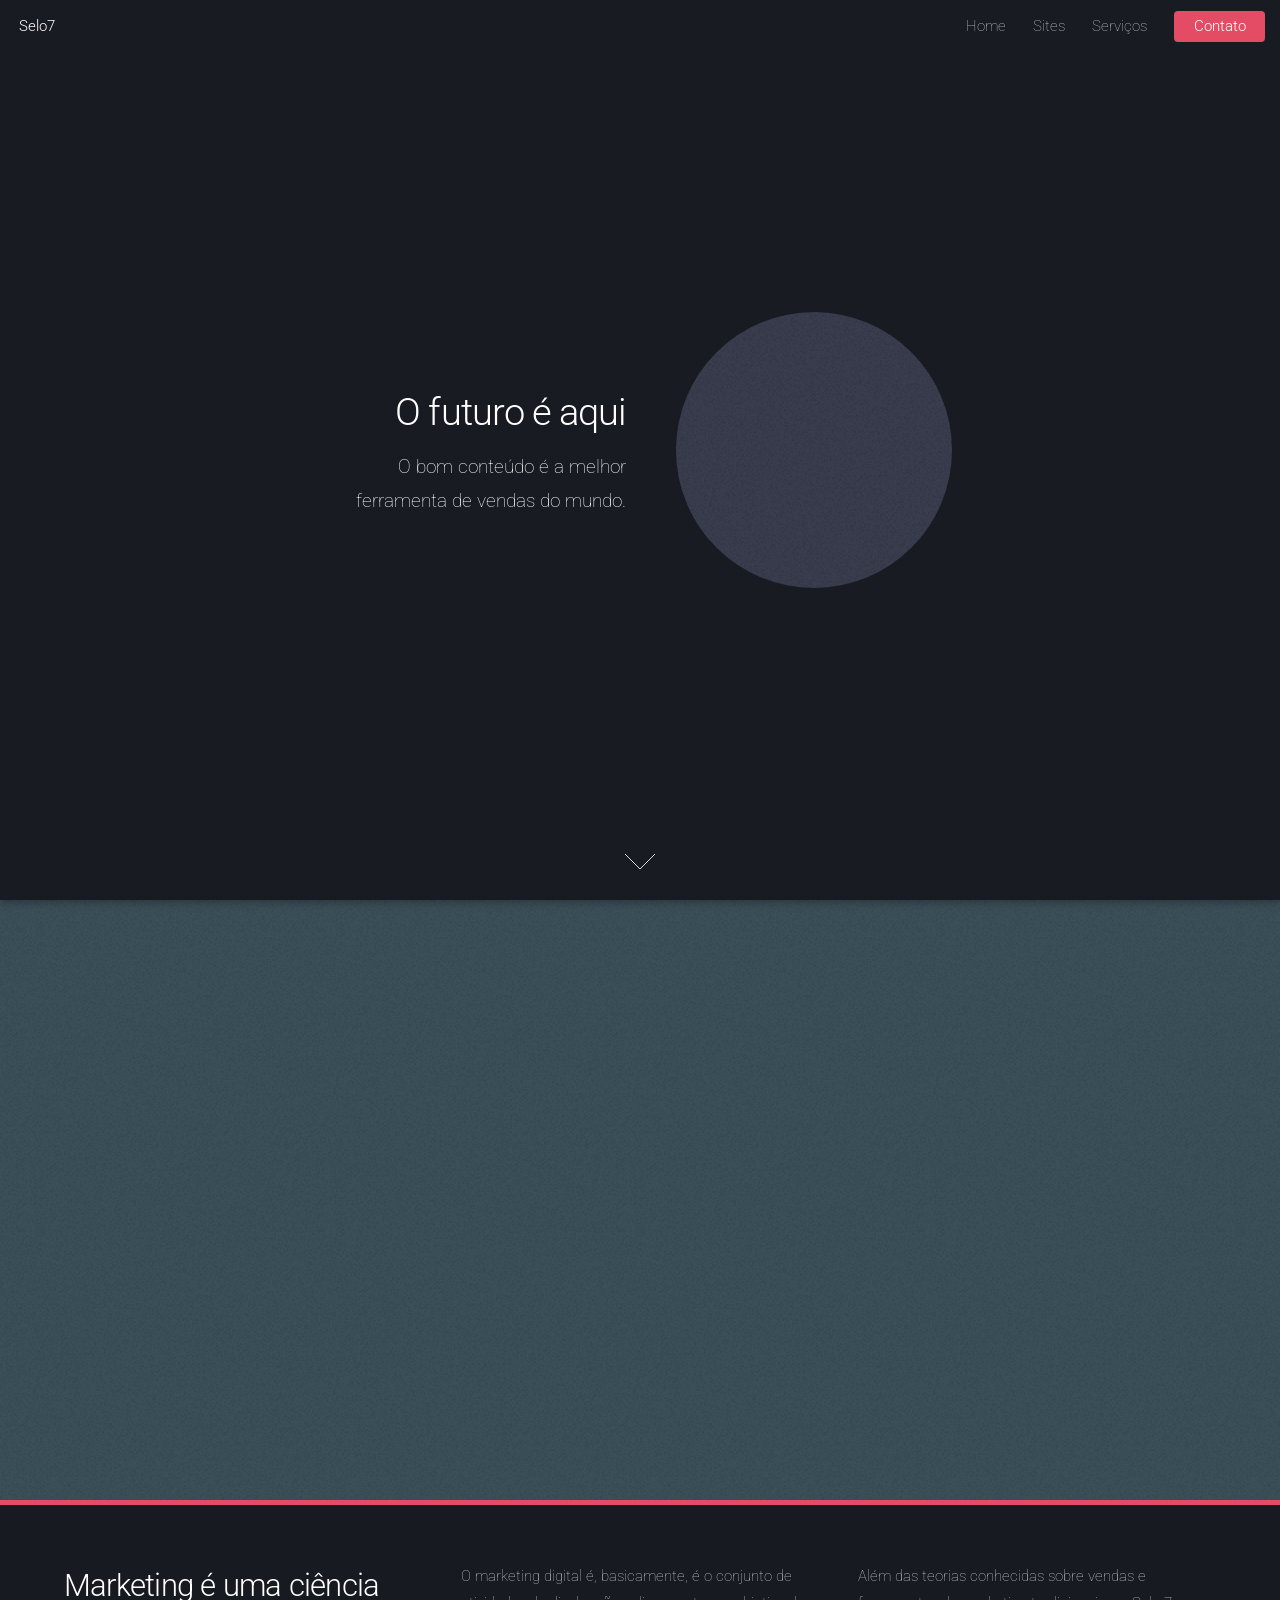
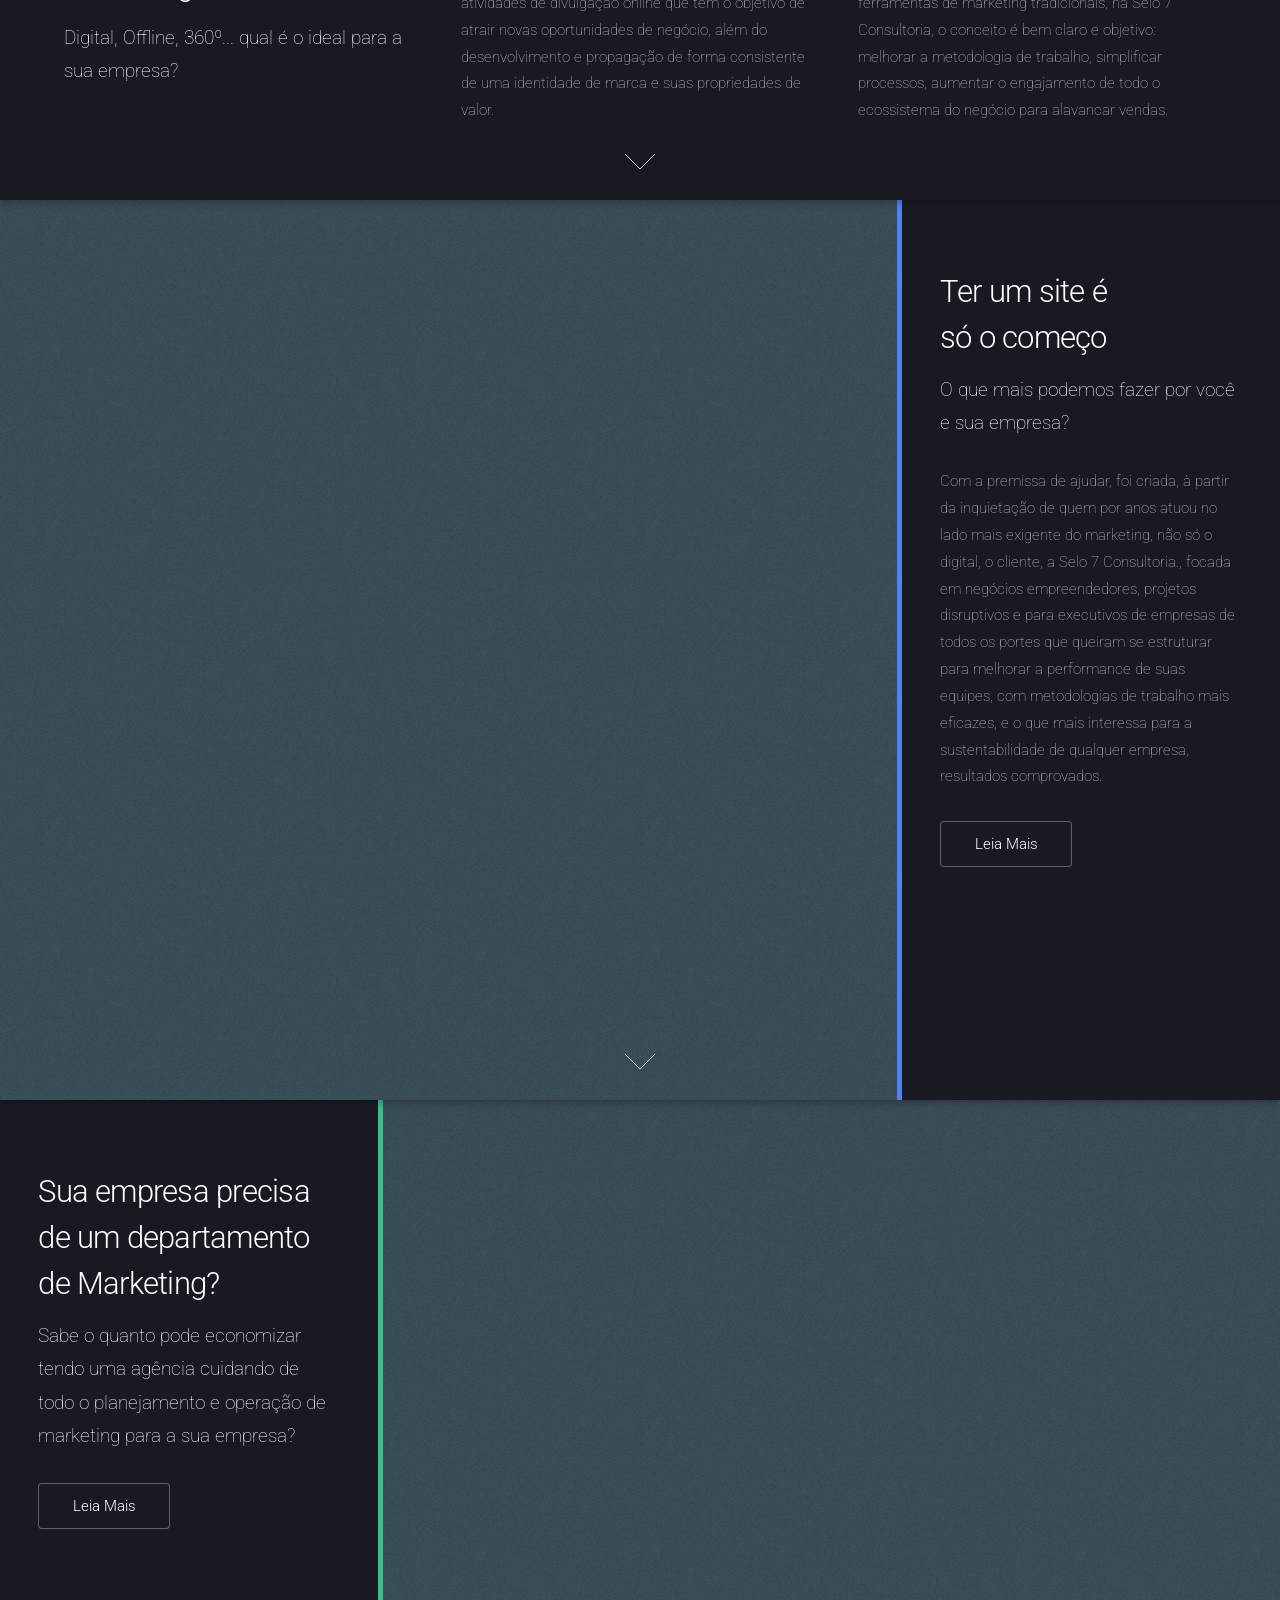
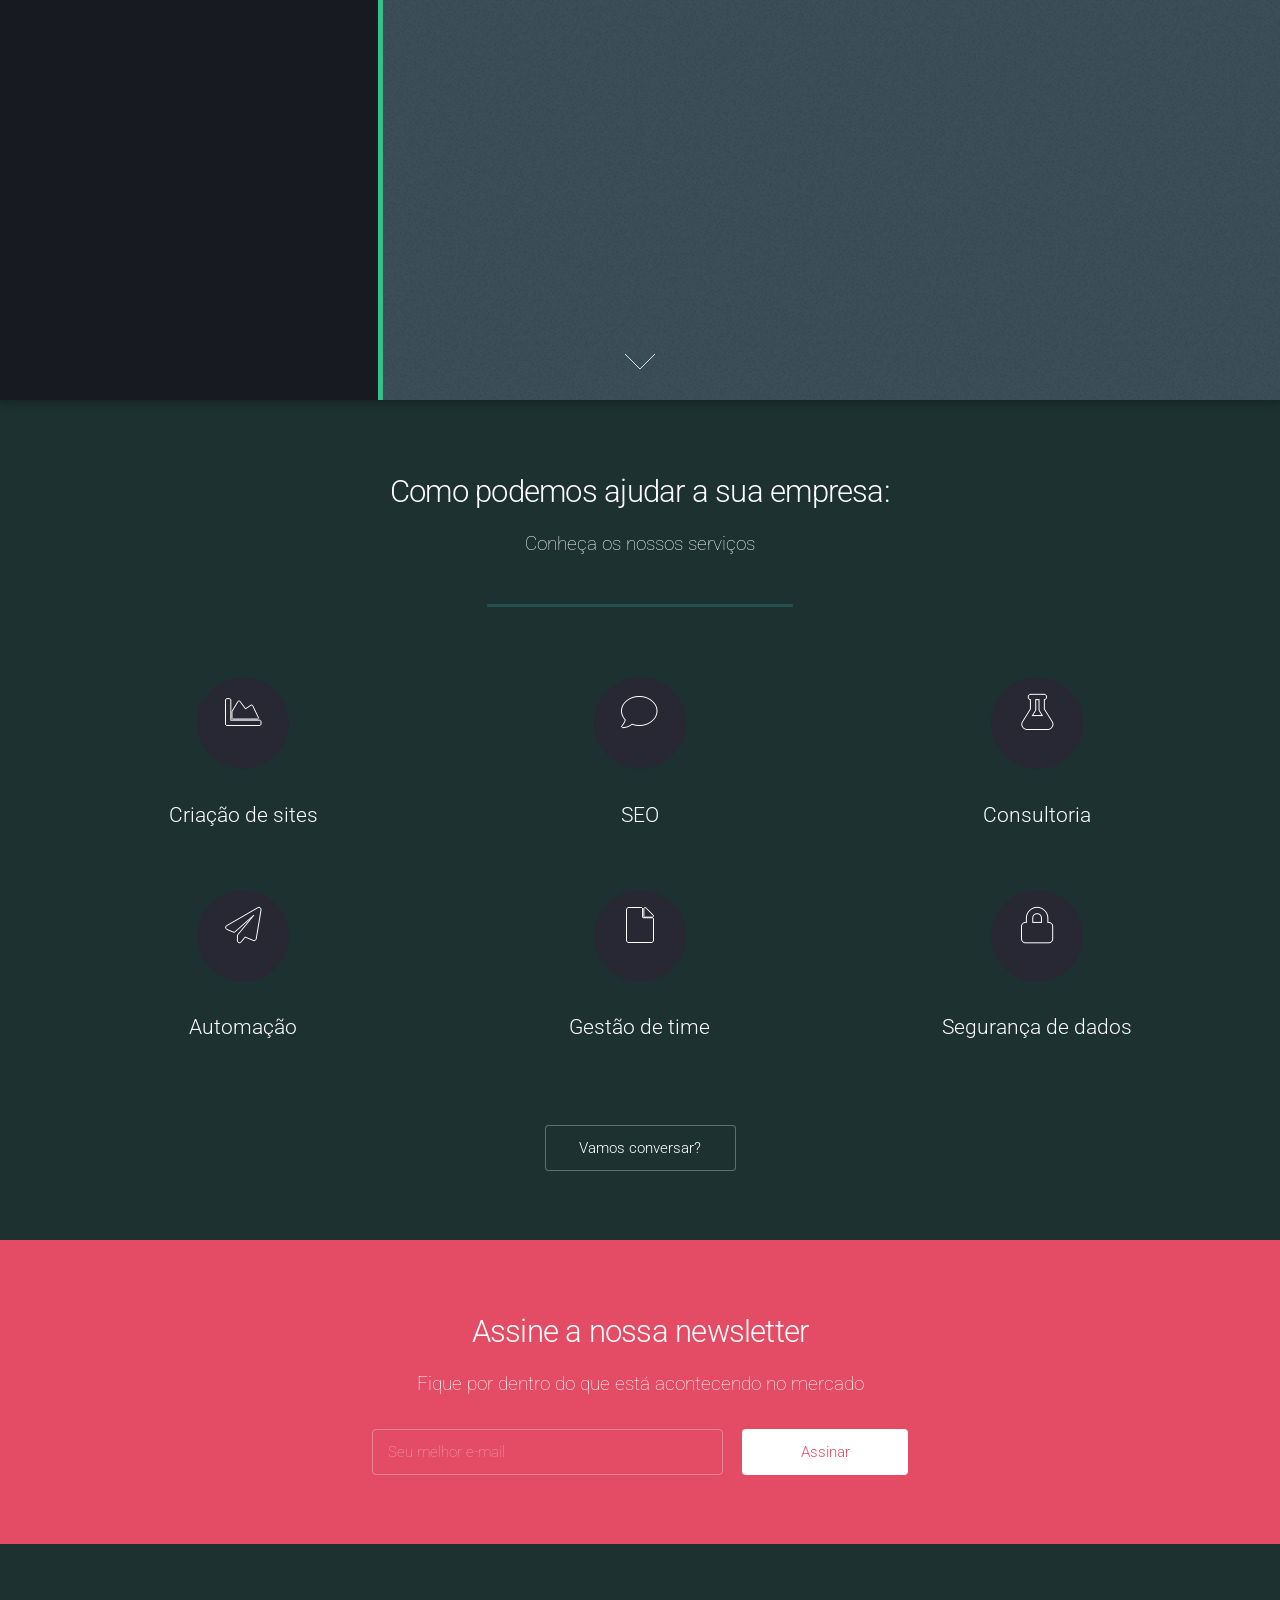
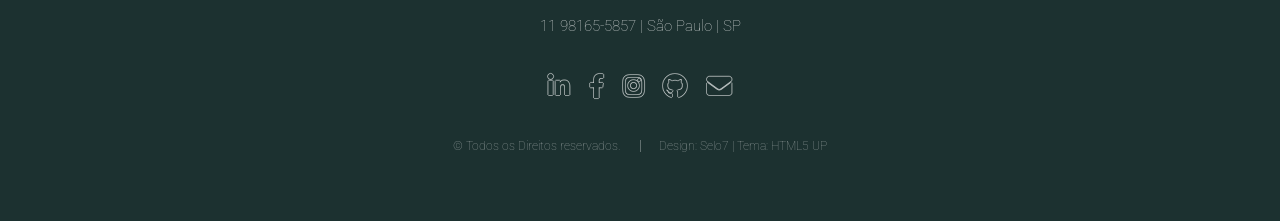
==== index.html @ 506c3e04 "Update index.html" ====
<!DOCTYPE HTML>
<!--
	Landed by HTML5 UP
	html5up.net | @ajlkn
	Free for personal and commercial use under the CCA 3.0 license (html5up.net/license)
-->
<html>
	<head>
		<title>Selo7 Consultoria e Marketing</title>
		<meta charset="utf-8" />
		<meta name="viewport" content="width=device-width, initial-scale=1, user-scalable=no" />
		<link rel="stylesheet" href="assets/css/main.css" />
		<link rel="shortcut icon" type="imagex/png" href="images/ico.png">
		<noscript><link rel="stylesheet" href="assets/css/noscript.css" /></noscript>
	</head>
	<body class="is-preload landing">
		<div id="page-wrapper">

			<!-- Header -->
				<header id="header">
					<h1 id="logo"><a href="index.html">Selo7</a></h1>
					<nav id="nav">
						<ul>
							<li><a href="index.html">Home</a></li>
							<li>
								<a href="#">Sites</a>
								<ul>
									<li><a href="left-sidebar.html">Wordpress</a></li>
									<li><a href="right-sidebar.html">HTML/CSS/JS</a></li>
									<li><a href="no-sidebar.html">Contato</a></li>
									<li>
										<a href="#">Serviços</a>
										<ul>
											<li><a href="#">Criação de sites</a></li>
											<li><a href="#">Redes Sociais</a></li>
											<li><a href="#">Lives e Transmissões</a></li>
											<li><a href="#">Consultoria</a></li>
										</ul>
									</li>
								</ul>
							</li>
							<li><a href="elements.html">Serviços</a></li>
							<li><a href="https://api.whatsapp.com/send?phone=5511981655857&text=Ol%C3%A1,%20acessei%20o%20site%20da%20Selo7%20e%20gostaria%20de%20mais%20informa%C3%A7%C3%B5es%20sobre%20o%20trabalho.%20" class="button primary">Contato</a></li>
						</ul>
					</nav>
				</header>

			<!-- Banner -->
				<section id="banner">&nbsp; &nbsp; &nbsp;&nbsp;
					<div class="content">
						<header>
							<h2>O futuro é aqui</h2>
							<p>O bom conteúdo é a melhor <br />
							ferramenta de vendas do mundo.</p>
						</header>
						<span class="image"><img src="images/pic01.png" alt="" /></span>
					</div>
					<a href="#one" class="goto-next scrolly">Mais</a>
				</section>

			<!-- One -->
				<section id="one" class="spotlight style1 bottom">
					<span class="image fit main"><img src="images/pic02.jpg" alt="" /></span>
					<div class="content">
						<div class="container">
							<div class="row">
								<div class="col-4 col-12-medium">
									<header>
										<h2>Marketing é uma ciência</h2>
										<p>Digital, Offline, 360º... qual é o ideal para a sua empresa?</p>
									</header>
								</div>
								<div class="col-4 col-12-medium">
									<p>O marketing digital é, basicamente, é o conjunto de atividades de divulgação online que tem o objetivo de atrair novas oportunidades de negócio, além do desenvolvimento e propagação de forma consistente de uma identidade de marca e suas propriedades de valor.</p>
								</div>
								<div class="col-4 col-12-medium">
									<p>Além das teorias conhecidas sobre vendas e ferramentas de marketing tradicionais, na Selo 7 Consultoria, o conceito é bem claro e objetivo: melhorar a metodologia de trabalho, simplificar processos, aumentar o engajamento de todo o ecossistema do negócio para alavancar vendas.</p>
								</div>
							</div>
						</div>
					</div>
					<a href="#two" class="goto-next scrolly">Mais</a>
				</section>

			<!-- Two -->
				<section id="two" class="spotlight style2 right">
					<span class="image fit main"><img src="images/pic03.jpg" alt="" /></span>
					<div class="content">
						<header>
							<h2>Ter um site é <br />
								só o começo</h2>
							<p>O que mais podemos fazer por você e sua empresa?</p>
						</header>
						<p>Com a premissa de ajudar, foi criada, à partir da inquietação de quem por anos atuou no lado mais exigente do marketing, não só o digital, o cliente, a Selo 7 Consultoria., focada em negócios empreendedores, projetos disruptivos e para executivos de empresas de todos os portes que queiram se estruturar para melhorar a performance de suas equipes, com metodologias de trabalho mais eficazes, e o que mais interessa para a sustentabilidade de qualquer empresa, resultados comprovados.</p>
						<ul class="actions">
							<li><a href="#" class="button">Leia Mais</a></li>
						</ul>
					</div>
					<a href="#three" class="goto-next scrolly">Next</a>
				</section>

			<!-- Three -->
				<section id="three" class="spotlight style3 left">
					<span class="image fit main bottom"><img src="images/pic04.jpg" alt="" /></span>
					<div class="content">
						<header>
							<h2>Sua empresa precisa de um departamento de Marketing?</h2>
							<p>Sabe o quanto pode economizar tendo uma agência cuidando de todo o planejamento e operação de marketing para a sua empresa?</p>
						</header>
						<p></p>
						<ul class="actions">
							<li><a href="#" class="button">Leia Mais</a></li>
						</ul>
					</div>
					<a href="#four" class="goto-next scrolly">Mais</a>
				</section>

			<!-- Four -->
				<section id="four" class="wrapper style1 special fade-up">
					<div class="container">
						<header class="major">
							<h2>Como podemos ajudar a sua empresa:</h2>
							<p>Conheça os nossos serviços</p>
						</header>
						<div class="box alt">
							<div class="row gtr-uniform">
								<section class="col-4 col-6-medium col-12-xsmall">
									<span class="icon solid alt major fa-chart-area"></span>
									<h3>Criação de sites</h3>
									<p></p>
								</section>
								<section class="col-4 col-6-medium col-12-xsmall">
									<span class="icon solid alt major fa-comment"></span>
									<h3>SEO</h3>
									<p></p>
								</section>
								<section class="col-4 col-6-medium col-12-xsmall">
									<span class="icon solid alt major fa-flask"></span>
									<h3>Consultoria</h3>
									<p></p>
								</section>
								<section class="col-4 col-6-medium col-12-xsmall">
									<span class="icon solid alt major fa-paper-plane"></span>
									<h3>Automação</h3>
									<p></p>
								</section>
								<section class="col-4 col-6-medium col-12-xsmall">
									<span class="icon solid alt major fa-file"></span>
									<h3>Gestão de time</h3>
									<p></p>
								</section>
								<section class="col-4 col-6-medium col-12-xsmall">
									<span class="icon solid alt major fa-lock"></span>
									<h3>Segurança de dados</h3>
									<p></p>
								</section>
							</div>
						</div>
						<footer class="major">
							<ul class="actions special">
								<li><a href="#" class="button">Vamos conversar?</a></li>
							</ul>
						</footer>
					</div>
				</section>

			<!-- Five -->
				<section id="five" class="wrapper style2 special fade">
					<div class="container">
						<header>
							<h2>Assine a nossa newsletter</h2>
							<p>Fique por dentro do que está acontecendo no mercado</p>
						</header>
						<form method="post" action="#" class="cta">
							<div class="row gtr-uniform gtr-50">
								<div class="col-8 col-12-xsmall"><input type="email" name="email" id="email" placeholder="Seu melhor e-mail" /></div>
								<div class="col-4 col-12-xsmall"><input type="submit" value="Assinar" class="fit primary" /></div>
							</div>
						</form>
					</div>
				</section>

			<!-- Footer -->
				<footer id="footer">
					<p>11 98165-5857 | São Paulo | SP </p>
					<ul class="icons">
						<li><a href="https://www.linkedin.com/company/selo7" class="icon brands alt fa-linkedin-in" target="_blank"><span class="label">LinkedIn</span></a></li>
						<li><a href="https://www.facebook.com/selo7consultoria" class="icon brands alt fa-facebook-f" target="_blank"><span class="label">Facebook</span></a></li>
						<li><a href="https://www.instagram.com/selo7consultoria/" class="icon brands alt fa-instagram" target="_blank"><span class="label">Instagram</span></a></li>
						<li><a href="https://github.com/brunomassa01/selo7" class="icon brands alt fa-github" target="_blank"><span class="label">GitHub</span></a></li>
						<li><a href="mailto:contatosite@selo7.com.br" class="icon solid alt fa-envelope" target="_blank"><span class="label">Email</span></a></li>
					</ul>
					<ul class="copyright">
						<li>&copy; Todos os Direitos reservados.</li><li>Design: Selo7 | Tema: HTML5 UP</li>
					</ul>
				</footer>

		</div>

		<!-- Scripts -->
			<script src="assets/js/jquery.min.js"></script>
			<script src="assets/js/jquery.scrolly.min.js"></script>
			<script src="assets/js/jquery.dropotron.min.js"></script>
			<script src="assets/js/jquery.scrollex.min.js"></script>
			<script src="assets/js/browser.min.js"></script>
			<script src="assets/js/breakpoints.min.js"></script>
			<script src="assets/js/util.js"></script>
			<script src="assets/js/main.js"></script>

	</body>
</html>
---- assets/css/main.css ----
@import url("fontawesome-all.min.css");
@import url("https://fonts.googleapis.com/css?family=Roboto:100,300,100italic,300italic");

/*
	Landed by HTML5 UP
	html5up.net | @ajlkn
	Free for personal and commercial use under the CCA 3.0 license (html5up.net/license)
*/

html, body, div, span, applet, object,
iframe, h1, h2, h3, h4, h5, h6, p, blockquote,
pre, a, abbr, acronym, address, big, cite,
code, del, dfn, em, img, ins, kbd, q, s, samp,
small, strike, strong, sub, sup, tt, var, b,
u, i, center, dl, dt, dd, ol, ul, li, fieldset,
form, label, legend, table, caption, tbody,
tfoot, thead, tr, th, td, article, aside,
canvas, details, embed, figure, figcaption,
footer, header, hgroup, menu, nav, output, ruby,
section, summary, time, mark, audio, video {
	margin: 0;
	padding: 0;
	border: 0;
	font-size: 100%;
	font: inherit;
	vertical-align: baseline;}

article, aside, details, figcaption, figure,
footer, header, hgroup, menu, nav, section {
	display: block;}

body {
	line-height: 1;
}

ol, ul {
	list-style: none;
}

blockquote, q {
	quotes: none;
}

	blockquote:before, blockquote:after, q:before, q:after {
		content: '';
		content: none;
	}

table {
	border-collapse: collapse;
	border-spacing: 0;
}

body {
	-webkit-text-size-adjust: none;
}

mark {
	background-color: transparent;
	color: inherit;
}

input::-moz-focus-inner {
	border: 0;
	padding: 0;
}

input, select, textarea {
	-moz-appearance: none;
	-webkit-appearance: none;
	-ms-appearance: none;
	appearance: none;
}

/* Basic */

	html {
		box-sizing: border-box;
	}

	*, *:before, *:after {
		box-sizing: inherit;
	}

	html, body {
		background: #1c3130;
	}

	body.is-preload *, body.is-preload *:before, body.is-preload *:after {
		-moz-animation: none !important;
		-webkit-animation: none !important;
		-ms-animation: none !important;
		animation: none !important;
		-moz-transition: none !important;
		-webkit-transition: none !important;
		-ms-transition: none !important;
		transition: none !important;
	}

	body, input, select, textarea {
		color: rgba(255, 255, 255, 0.75);
		font-family: "Roboto", Helvetica, sans-serif;
		font-size: 15pt;
		font-weight: 100;
		line-height: 1.75em;
	}

	a {
		-moz-transition: border-color 0.2s ease-in-out, color 0.2s ease-in-out;
		-webkit-transition: border-color 0.2s ease-in-out, color 0.2s ease-in-out;
		-ms-transition: border-color 0.2s ease-in-out, color 0.2s ease-in-out;
		transition: border-color 0.2s ease-in-out, color 0.2s ease-in-out;
		border-bottom: dotted 1px;
		color: #e1d4a3;
		text-decoration: none;
	}

		a:hover {
			color: #c5b577 !important;
			border-bottom-color: transparent;
		}

	strong, b {
		color: #ffffff;
		font-weight: 300;
	}

	em, i {
		font-style: italic;
	}

	p {
		margin: 0 0 2em 0;
	}

	h1, h2, h3, h4, h5, h6 {
		color: #ffffff;
		font-weight: 300;
		line-height: 1em;
		margin: 0 0 1em 0;
	}

		h1 a, h2 a, h3 a, h4 a, h5 a, h6 a {
			color: inherit;
			border: 0;
		}

	h2 {
		font-size: 2em;
		line-height: 1.5em;
		letter-spacing: -0.025em;
	}

	h3 {
		font-size: 1.35em;
		line-height: 1.5em;
	}

	h4 {
		font-size: 1.1em;
		line-height: 1.5em;
	}

	h5 {
		font-size: 0.9em;
		line-height: 1.5em;
	}

	h6 {
		font-size: 0.7em;
		line-height: 1.5em;
	}

	sub {
		font-size: 0.8em;
		position: relative;
		top: 0.5em;
	}

	sup {
		font-size: 0.8em;
		position: relative;
		top: -0.5em;
	}

	hr {
		border: 0;
		border-bottom: solid 1px rgba(255, 255, 255, 0.3);
		margin: 3em 0;
	}

		hr.major {
			margin: 4em 0;
		}

	blockquote {
		border-left: solid 4px rgba(255, 255, 255, 0.3);
		font-style: italic;
		margin: 0 0 2em 0;
		padding: 0.5em 0 0.5em 2em;
	}

	code {
		background: rgba(255, 255, 255, 0.075);
		border-radius: 4px;
		font-family: "Courier New", monospace;
		font-size: 0.9em;
		margin: 0 0.25em;
		padding: 0.25em 0.65em;
	}

	pre {
		-webkit-overflow-scrolling: touch;
		font-family: "Courier New", monospace;
		font-size: 0.9em;
		margin: 0 0 2em 0;
	}

		pre code {
			display: block;
			line-height: 1.75em;
			padding: 1em 1.5em;
			overflow-x: auto;
		}

	.align-left {
		text-align: left;
	}

	.align-center {
		text-align: center;
	}

	.align-right {
		text-align: right;
	}

/* Loader */

	@-moz-keyframes spinner-show {
		0% {
			opacity: 0;
		}

		100% {
			opacity: 1;
		}
	}

	@-webkit-keyframes spinner-show {
		0% {
			opacity: 0;
		}

		100% {
			opacity: 1;
		}
	}

	@-ms-keyframes spinner-show {
		0% {
			opacity: 0;
		}

		100% {
			opacity: 1;
		}
	}

	@keyframes spinner-show {
		0% {
			opacity: 0;
		}

		100% {
			opacity: 1;
		}
	}

	@-moz-keyframes spinner-hide {
		0% {
			color: rgba(255, 255, 255, 0.15);
			z-index: 100001;
			-moz-transform: scale(1) rotate(0deg);
			-webkit-transform: scale(1) rotate(0deg);
			-ms-transform: scale(1) rotate(0deg);
			transform: scale(1) rotate(0deg);
		}

		99% {
			color: #1c3130;
			z-index: 100001;
			-moz-transform: scale(0.5) rotate(360deg);
			-webkit-transform: scale(0.5) rotate(360deg);
			-ms-transform: scale(0.5) rotate(360deg);
			transform: scale(0.5) rotate(360deg);
		}

		100% {
			color: #1c1d26;
			z-index: -1;
			-moz-transform: scale(0.5) rotate(360deg);
			-webkit-transform: scale(0.5) rotate(360deg);
			-ms-transform: scale(0.5) rotate(360deg);
			transform: scale(0.5) rotate(360deg);
		}
	}

	@-webkit-keyframes spinner-hide {
		0% {
			color: rgba(255, 255, 255, 0.15);
			z-index: 100001;
			-moz-transform: scale(1) rotate(0deg);
			-webkit-transform: scale(1) rotate(0deg);
			-ms-transform: scale(1) rotate(0deg);
			transform: scale(1) rotate(0deg);
		}

		99% {
			color: #1c3130;
			z-index: 100001;
			-moz-transform: scale(0.5) rotate(360deg);
			-webkit-transform: scale(0.5) rotate(360deg);
			-ms-transform: scale(0.5) rotate(360deg);
			transform: scale(0.5) rotate(360deg);
		}

		100% {
			color: #1c3130;
			z-index: -1;
			-moz-transform: scale(0.5) rotate(360deg);
			-webkit-transform: scale(0.5) rotate(360deg);
			-ms-transform: scale(0.5) rotate(360deg);
			transform: scale(0.5) rotate(360deg);
		}
	}

	@-ms-keyframes spinner-hide {
		0% {
			color: rgba(255, 255, 255, 0.15);
			z-index: 100001;
			-moz-transform: scale(1) rotate(0deg);
			-webkit-transform: scale(1) rotate(0deg);
			-ms-transform: scale(1) rotate(0deg);
			transform: scale(1) rotate(0deg);
		}

		99% {
			color: #1c3130;
			z-index: 100001;
			-moz-transform: scale(0.5) rotate(360deg);
			-webkit-transform: scale(0.5) rotate(360deg);
			-ms-transform: scale(0.5) rotate(360deg);
			transform: scale(0.5) rotate(360deg);
		}

		100% {
			color: #1c3130;
			z-index: -1;
			-moz-transform: scale(0.5) rotate(360deg);
			-webkit-transform: scale(0.5) rotate(360deg);
			-ms-transform: scale(0.5) rotate(360deg);
			transform: scale(0.5) rotate(360deg);
		}
	}

	@keyframes spinner-hide {
		0% {
			color: rgba(255, 255, 255, 0.15);
			z-index: 100001;
			-moz-transform: scale(1) rotate(0deg);
			-webkit-transform: scale(1) rotate(0deg);
			-ms-transform: scale(1) rotate(0deg);
			transform: scale(1) rotate(0deg);
		}

		99% {
			color: #1c1d26;
			z-index: 100001;
			-moz-transform: scale(0.5) rotate(360deg);
			-webkit-transform: scale(0.5) rotate(360deg);
			-ms-transform: scale(0.5) rotate(360deg);
			transform: scale(0.5) rotate(360deg);
		}

		100% {
			color: #1c3130;
			z-index: -1;
			-moz-transform: scale(0.5) rotate(360deg);
			-webkit-transform: scale(0.5) rotate(360deg);
			-ms-transform: scale(0.5) rotate(360deg);
			transform: scale(0.5) rotate(360deg);
		}
	}

	@-moz-keyframes spinner-rotate {
		0% {
			-moz-transform: scale(1) rotate(0deg);
			-webkit-transform: scale(1) rotate(0deg);
			-ms-transform: scale(1) rotate(0deg);
			transform: scale(1) rotate(0deg);
		}

		100% {
			-moz-transform: scale(1) rotate(360deg);
			-webkit-transform: scale(1) rotate(360deg);
			-ms-transform: scale(1) rotate(360deg);
			transform: scale(1) rotate(360deg);
		}
	}

	@-webkit-keyframes spinner-rotate {
		0% {
			-moz-transform: scale(1) rotate(0deg);
			-webkit-transform: scale(1) rotate(0deg);
			-ms-transform: scale(1) rotate(0deg);
			transform: scale(1) rotate(0deg);
		}

		100% {
			-moz-transform: scale(1) rotate(360deg);
			-webkit-transform: scale(1) rotate(360deg);
			-ms-transform: scale(1) rotate(360deg);
			transform: scale(1) rotate(360deg);
		}
	}

	@-ms-keyframes spinner-rotate {
		0% {
			-moz-transform: scale(1) rotate(0deg);
			-webkit-transform: scale(1) rotate(0deg);
			-ms-transform: scale(1) rotate(0deg);
			transform: scale(1) rotate(0deg);
		}

		100% {
			-moz-transform: scale(1) rotate(360deg);
			-webkit-transform: scale(1) rotate(360deg);
			-ms-transform: scale(1) rotate(360deg);
			transform: scale(1) rotate(360deg);
		}
	}

	@keyframes spinner-rotate {
		0% {
			-moz-transform: scale(1) rotate(0deg);
			-webkit-transform: scale(1) rotate(0deg);
			-ms-transform: scale(1) rotate(0deg);
			transform: scale(1) rotate(0deg);
		}

		100% {
			-moz-transform: scale(1) rotate(360deg);
			-webkit-transform: scale(1) rotate(360deg);
			-ms-transform: scale(1) rotate(360deg);
			transform: scale(1) rotate(360deg);
		}
	}

	@-moz-keyframes overlay-hide {
		0% {
			opacity: 1;
			z-index: 100000;
		}

		15% {
			opacity: 1;
			z-index: 100000;
		}

		99% {
			opacity: 0;
			z-index: 100000;
		}

		100% {
			opacity: 0;
			z-index: -1;
		}
	}

	@-webkit-keyframes overlay-hide {
		0% {
			opacity: 1;
			z-index: 100000;
		}

		15% {
			opacity: 1;
			z-index: 100000;
		}

		99% {
			opacity: 0;
			z-index: 100000;
		}

		100% {
			opacity: 0;
			z-index: -1;
		}
	}

	@-ms-keyframes overlay-hide {
		0% {
			opacity: 1;
			z-index: 100000;
		}

		15% {
			opacity: 1;
			z-index: 100000;
		}

		99% {
			opacity: 0;
			z-index: 100000;
		}

		100% {
			opacity: 0;
			z-index: -1;
		}
	}

	@keyframes overlay-hide {
		0% {
			opacity: 1;
			z-index: 100000;
		}

		15% {
			opacity: 1;
			z-index: 100000;
		}

		99% {
			opacity: 0;
			z-index: 100000;
		}

		100% {
			opacity: 0;
			z-index: -1;
		}
	}

	body.landing {
		text-decoration: none;
	}

		body.landing:before {
			-moz-osx-font-smoothing: grayscale;
			-webkit-font-smoothing: antialiased;
			display: inline-block;
			font-style: normal;
			font-variant: normal;
			text-rendering: auto;
			line-height: 1;
			text-transform: none !important;
			font-family: 'Font Awesome 5 Free';
			font-weight: 900;
		}

		body.landing:before {
			-moz-animation: spinner-show 1.5s 1 0.25s ease forwards, spinner-hide 0.25s ease-in-out forwards !important;
			-webkit-animation: spinner-show 1.5s 1 0.25s ease forwards, spinner-hide 0.25s ease-in-out forwards !important;
			-ms-animation: spinner-show 1.5s 1 0.25s ease forwards, spinner-hide 0.25s ease-in-out forwards !important;
			animation: spinner-show 1.5s 1 0.25s ease forwards, spinner-hide 0.25s ease-in-out forwards !important;
			-moz-transform-origin: 50% 50%;
			-webkit-transform-origin: 50% 50%;
			-ms-transform-origin: 50% 50%;
			transform-origin: 50% 50%;
			color: rgba(255, 255, 255, 0.15);
			content: '\f1ce';
			cursor: default;
			display: block;
			font-size: 2em;
			height: 2em;
			left: 50%;
			line-height: 2em;
			margin: -1em 0 0 -1em;
			opacity: 0;
			position: fixed;
			text-align: center;
			top: 50%;
			width: 2em;
			z-index: -1;
		}

		body.landing:after {
			-moz-animation: overlay-hide 1.5s ease-in forwards !important;
			-webkit-animation: overlay-hide 1.5s ease-in forwards !important;
			-ms-animation: overlay-hide 1.5s ease-in forwards !important;
			animation: overlay-hide 1.5s ease-in forwards !important;
			background: #1c3130;
			content: '';
			display: block;
			height: 100%;
			left: 0;
			opacity: 0;
			position: fixed;
			top: 0;
			width: 100%;
			z-index: -1;
		}

		body.landing.is-preload:before {
			-moz-animation: spinner-show 1.5s 1 0.25s ease forwards, spinner-rotate 0.75s infinite linear !important;
			-webkit-animation: spinner-show 1.5s 1 0.25s ease forwards, spinner-rotate 0.75s infinite linear !important;
			-ms-animation: spinner-show 1.5s 1 0.25s ease forwards, spinner-rotate 0.75s infinite linear !important;
			animation: spinner-show 1.5s 1 0.25s ease forwards, spinner-rotate 0.75s infinite linear !important;
			z-index: 100001;
		}

		body.landing.is-preload:after {
			-moz-animation: none !important;
			-webkit-animation: none !important;
			-ms-animation: none !important;
			animation: none !important;
			opacity: 1;
			z-index: 100000;
		}

	@media (-webkit-min-device-pixel-ratio: 2) {

		body.landing:before {
			line-height: 2.025em;
		}

	}

/* Container */

	.container {
		margin: 0 auto;
		max-width: calc(100% - 4em);
		width: 70em;
	}

		.container.xsmall {
			width: 17.5em;
		}

		.container.small {
			width: 35em;
		}

		.container.medium {
			width: 52.5em;
		}

		.container.large {
			width: 87.5em;
		}

		.container.xlarge {
			width: 105em;
		}

		.container.max {
			width: 100%;
		}

		@media screen and (max-width: 1280px) {

			.container {
				width: 90%;
				max-width: 100%;
			}

		}

		@media screen and (max-width: 980px) {

			.container {
				width: 100% !important;
			}

		}

/* Row */

	.row {
		display: flex;
		flex-wrap: wrap;
		box-sizing: border-box;
		align-items: stretch;
	}

		.row > * {
			box-sizing: border-box;
		}

		.row.gtr-uniform > * > :last-child {
			margin-bottom: 0;
		}

		.row.aln-left {
			justify-content: flex-start;
		}

		.row.aln-center {
			justify-content: center;
		}

		.row.aln-right {
			justify-content: flex-end;
		}

		.row.aln-top {
			align-items: flex-start;
		}

		.row.aln-middle {
			align-items: center;
		}

		.row.aln-bottom {
			align-items: flex-end;
		}

		.row > .imp {
			order: -1;
		}

		.row > .col-1 {
			width: 8.33333%;
		}

		.row > .off-1 {
			margin-left: 8.33333%;
		}

		.row > .col-2 {
			width: 16.66667%;
		}

		.row > .off-2 {
			margin-left: 16.66667%;
		}

		.row > .col-3 {
			width: 25%;
		}

		.row > .off-3 {
			margin-left: 25%;
		}

		.row > .col-4 {
			width: 33.33333%;
		}

		.row > .off-4 {
			margin-left: 33.33333%;
		}

		.row > .col-5 {
			width: 41.66667%;
		}

		.row > .off-5 {
			margin-left: 41.66667%;
		}

		.row > .col-6 {
			width: 50%;
		}

		.row > .off-6 {
			margin-left: 50%;
		}

		.row > .col-7 {
			width: 58.33333%;
		}

		.row > .off-7 {
			margin-left: 58.33333%;
		}

		.row > .col-8 {
			width: 66.66667%;
		}

		.row > .off-8 {
			margin-left: 66.66667%;
		}

		.row > .col-9 {
			width: 75%;
		}

		.row > .off-9 {
			margin-left: 75%;
		}

		.row > .col-10 {
			width: 83.33333%;
		}

		.row > .off-10 {
			margin-left: 83.33333%;
		}

		.row > .col-11 {
			width: 91.66667%;
		}

		.row > .off-11 {
			margin-left: 91.66667%;
		}

		.row > .col-12 {
			width: 100%;
		}

		.row > .off-12 {
			margin-left: 100%;
		}

		.row.gtr-0 {
			margin-top: 0;
			margin-left: 0em;
		}

			.row.gtr-0 > * {
				padding: 0 0 0 0em;
			}

			.row.gtr-0.gtr-uniform {
				margin-top: 0em;
			}

				.row.gtr-0.gtr-uniform > * {
					padding-top: 0em;
				}

		.row.gtr-25 {
			margin-top: 0;
			margin-left: -0.625em;
		}

			.row.gtr-25 > * {
				padding: 0 0 0 0.625em;
			}

			.row.gtr-25.gtr-uniform {
				margin-top: -0.625em;
			}

				.row.gtr-25.gtr-uniform > * {
					padding-top: 0.625em;
				}

		.row.gtr-50 {
			margin-top: 0;
			margin-left: -1.25em;
		}

			.row.gtr-50 > * {
				padding: 0 0 0 1.25em;
			}

			.row.gtr-50.gtr-uniform {
				margin-top: -1.25em;
			}

				.row.gtr-50.gtr-uniform > * {
					padding-top: 1.25em;
				}

		.row {
			margin-top: 0;
			margin-left: -2.5em;
		}

			.row > * {
				padding: 0 0 0 2.5em;
			}

			.row.gtr-uniform {
				margin-top: -2.5em;
			}

				.row.gtr-uniform > * {
					padding-top: 2.5em;
				}

		.row.gtr-150 {
			margin-top: 0;
			margin-left: -3.75em;
		}

			.row.gtr-150 > * {
				padding: 0 0 0 3.75em;
			}

			.row.gtr-150.gtr-uniform {
				margin-top: -3.75em;
			}

				.row.gtr-150.gtr-uniform > * {
					padding-top: 3.75em;
				}

		.row.gtr-200 {
			margin-top: 0;
			margin-left: -5em;
		}

			.row.gtr-200 > * {
				padding: 0 0 0 5em;
			}

			.row.gtr-200.gtr-uniform {
				margin-top: -5em;
			}

				.row.gtr-200.gtr-uniform > * {
					padding-top: 5em;
				}

		@media screen and (max-width: 1680px) {

			.row {
				display: flex;
				flex-wrap: wrap;
				box-sizing: border-box;
				align-items: stretch;
			}

				.row > * {
					box-sizing: border-box;
				}

				.row.gtr-uniform > * > :last-child {
					margin-bottom: 0;
				}

				.row.aln-left {
					justify-content: flex-start;
				}

				.row.aln-center {
					justify-content: center;
				}

				.row.aln-right {
					justify-content: flex-end;
				}

				.row.aln-top {
					align-items: flex-start;
				}

				.row.aln-middle {
					align-items: center;
				}

				.row.aln-bottom {
					align-items: flex-end;
				}

				.row > .imp-xlarge {
					order: -1;
				}

				.row > .col-1-xlarge {
					width: 8.33333%;
				}

				.row > .off-1-xlarge {
					margin-left: 8.33333%;
				}

				.row > .col-2-xlarge {
					width: 16.66667%;
				}

				.row > .off-2-xlarge {
					margin-left: 16.66667%;
				}

				.row > .col-3-xlarge {
					width: 25%;
				}

				.row > .off-3-xlarge {
					margin-left: 25%;
				}

				.row > .col-4-xlarge {
					width: 33.33333%;
				}

				.row > .off-4-xlarge {
					margin-left: 33.33333%;
				}

				.row > .col-5-xlarge {
					width: 41.66667%;
				}

				.row > .off-5-xlarge {
					margin-left: 41.66667%;
				}

				.row > .col-6-xlarge {
					width: 50%;
				}

				.row > .off-6-xlarge {
					margin-left: 50%;
				}

				.row > .col-7-xlarge {
					width: 58.33333%;
				}

				.row > .off-7-xlarge {
					margin-left: 58.33333%;
				}

				.row > .col-8-xlarge {
					width: 66.66667%;
				}

				.row > .off-8-xlarge {
					margin-left: 66.66667%;
				}

				.row > .col-9-xlarge {
					width: 75%;
				}

				.row > .off-9-xlarge {
					margin-left: 75%;
				}

				.row > .col-10-xlarge {
					width: 83.33333%;
				}

				.row > .off-10-xlarge {
					margin-left: 83.33333%;
				}

				.row > .col-11-xlarge {
					width: 91.66667%;
				}

				.row > .off-11-xlarge {
					margin-left: 91.66667%;
				}

				.row > .col-12-xlarge {
					width: 100%;
				}

				.row > .off-12-xlarge {
					margin-left: 100%;
				}

				.row.gtr-0 {
					margin-top: 0;
					margin-left: 0em;
				}

					.row.gtr-0 > * {
						padding: 0 0 0 0em;
					}

					.row.gtr-0.gtr-uniform {
						margin-top: 0em;
					}

						.row.gtr-0.gtr-uniform > * {
							padding-top: 0em;
						}

				.row.gtr-25 {
					margin-top: 0;
					margin-left: -0.625em;
				}

					.row.gtr-25 > * {
						padding: 0 0 0 0.625em;
					}

					.row.gtr-25.gtr-uniform {
						margin-top: -0.625em;
					}

						.row.gtr-25.gtr-uniform > * {
							padding-top: 0.625em;
						}

				.row.gtr-50 {
					margin-top: 0;
					margin-left: -1.25em;
				}

					.row.gtr-50 > * {
						padding: 0 0 0 1.25em;
					}

					.row.gtr-50.gtr-uniform {
						margin-top: -1.25em;
					}

						.row.gtr-50.gtr-uniform > * {
							padding-top: 1.25em;
						}

				.row {
					margin-top: 0;
					margin-left: -2.5em;
				}

					.row > * {
						padding: 0 0 0 2.5em;
					}

					.row.gtr-uniform {
						margin-top: -2.5em;
					}

						.row.gtr-uniform > * {
							padding-top: 2.5em;
						}

				.row.gtr-150 {
					margin-top: 0;
					margin-left: -3.75em;
				}

					.row.gtr-150 > * {
						padding: 0 0 0 3.75em;
					}

					.row.gtr-150.gtr-uniform {
						margin-top: -3.75em;
					}

						.row.gtr-150.gtr-uniform > * {
							padding-top: 3.75em;
						}

				.row.gtr-200 {
					margin-top: 0;
					margin-left: -5em;
				}

					.row.gtr-200 > * {
						padding: 0 0 0 5em;
					}

					.row.gtr-200.gtr-uniform {
						margin-top: -5em;
					}

						.row.gtr-200.gtr-uniform > * {
							padding-top: 5em;
						}

		}

		@media screen and (max-width: 1280px) {

			.row {
				display: flex;
				flex-wrap: wrap;
				box-sizing: border-box;
				align-items: stretch;
			}

				.row > * {
					box-sizing: border-box;
				}

				.row.gtr-uniform > * > :last-child {
					margin-bottom: 0;
				}

				.row.aln-left {
					justify-content: flex-start;
				}

				.row.aln-center {
					justify-content: center;
				}

				.row.aln-right {
					justify-content: flex-end;
				}

				.row.aln-top {
					align-items: flex-start;
				}

				.row.aln-middle {
					align-items: center;
				}

				.row.aln-bottom {
					align-items: flex-end;
				}

				.row > .imp-large {
					order: -1;
				}

				.row > .col-1-large {
					width: 8.33333%;
				}

				.row > .off-1-large {
					margin-left: 8.33333%;
				}

				.row > .col-2-large {
					width: 16.66667%;
				}

				.row > .off-2-large {
					margin-left: 16.66667%;
				}

				.row > .col-3-large {
					width: 25%;
				}

				.row > .off-3-large {
					margin-left: 25%;
				}

				.row > .col-4-large {
					width: 33.33333%;
				}

				.row > .off-4-large {
					margin-left: 33.33333%;
				}

				.row > .col-5-large {
					width: 41.66667%;
				}

				.row > .off-5-large {
					margin-left: 41.66667%;
				}

				.row > .col-6-large {
					width: 50%;
				}

				.row > .off-6-large {
					margin-left: 50%;
				}

				.row > .col-7-large {
					width: 58.33333%;
				}

				.row > .off-7-large {
					margin-left: 58.33333%;
				}

				.row > .col-8-large {
					width: 66.66667%;
				}

				.row > .off-8-large {
					margin-left: 66.66667%;
				}

				.row > .col-9-large {
					width: 75%;
				}

				.row > .off-9-large {
					margin-left: 75%;
				}

				.row > .col-10-large {
					width: 83.33333%;
				}

				.row > .off-10-large {
					margin-left: 83.33333%;
				}

				.row > .col-11-large {
					width: 91.66667%;
				}

				.row > .off-11-large {
					margin-left: 91.66667%;
				}

				.row > .col-12-large {
					width: 100%;
				}

				.row > .off-12-large {
					margin-left: 100%;
				}

				.row.gtr-0 {
					margin-top: 0;
					margin-left: 0em;
				}

					.row.gtr-0 > * {
						padding: 0 0 0 0em;
					}

					.row.gtr-0.gtr-uniform {
						margin-top: 0em;
					}

						.row.gtr-0.gtr-uniform > * {
							padding-top: 0em;
						}

				.row.gtr-25 {
					margin-top: 0;
					margin-left: -0.625em;
				}

					.row.gtr-25 > * {
						padding: 0 0 0 0.625em;
					}

					.row.gtr-25.gtr-uniform {
						margin-top: -0.625em;
					}

						.row.gtr-25.gtr-uniform > * {
							padding-top: 0.625em;
						}

				.row.gtr-50 {
					margin-top: 0;
					margin-left: -1.25em;
				}

					.row.gtr-50 > * {
						padding: 0 0 0 1.25em;
					}

					.row.gtr-50.gtr-uniform {
						margin-top: -1.25em;
					}

						.row.gtr-50.gtr-uniform > * {
							padding-top: 1.25em;
						}

				.row {
					margin-top: 0;
					margin-left: -2.5em;
				}

					.row > * {
						padding: 0 0 0 2.5em;
					}

					.row.gtr-uniform {
						margin-top: -2.5em;
					}

						.row.gtr-uniform > * {
							padding-top: 2.5em;
						}

				.row.gtr-150 {
					margin-top: 0;
					margin-left: -3.75em;
				}

					.row.gtr-150 > * {
						padding: 0 0 0 3.75em;
					}

					.row.gtr-150.gtr-uniform {
						margin-top: -3.75em;
					}

						.row.gtr-150.gtr-uniform > * {
							padding-top: 3.75em;
						}

				.row.gtr-200 {
					margin-top: 0;
					margin-left: -5em;
				}

					.row.gtr-200 > * {
						padding: 0 0 0 5em;
					}

					.row.gtr-200.gtr-uniform {
						margin-top: -5em;
					}

						.row.gtr-200.gtr-uniform > * {
							padding-top: 5em;
						}

		}

		@media screen and (max-width: 980px) {

			.row {
				display: flex;
				flex-wrap: wrap;
				box-sizing: border-box;
				align-items: stretch;
			}

				.row > * {
					box-sizing: border-box;
				}

				.row.gtr-uniform > * > :last-child {
					margin-bottom: 0;
				}

				.row.aln-left {
					justify-content: flex-start;
				}

				.row.aln-center {
					justify-content: center;
				}

				.row.aln-right {
					justify-content: flex-end;
				}

				.row.aln-top {
					align-items: flex-start;
				}

				.row.aln-middle {
					align-items: center;
				}

				.row.aln-bottom {
					align-items: flex-end;
				}

				.row > .imp-medium {
					order: -1;
				}

				.row > .col-1-medium {
					width: 8.33333%;
				}

				.row > .off-1-medium {
					margin-left: 8.33333%;
				}

				.row > .col-2-medium {
					width: 16.66667%;
				}

				.row > .off-2-medium {
					margin-left: 16.66667%;
				}

				.row > .col-3-medium {
					width: 25%;
				}

				.row > .off-3-medium {
					margin-left: 25%;
				}

				.row > .col-4-medium {
					width: 33.33333%;
				}

				.row > .off-4-medium {
					margin-left: 33.33333%;
				}

				.row > .col-5-medium {
					width: 41.66667%;
				}

				.row > .off-5-medium {
					margin-left: 41.66667%;
				}

				.row > .col-6-medium {
					width: 50%;
				}

				.row > .off-6-medium {
					margin-left: 50%;
				}

				.row > .col-7-medium {
					width: 58.33333%;
				}

				.row > .off-7-medium {
					margin-left: 58.33333%;
				}

				.row > .col-8-medium {
					width: 66.66667%;
				}

				.row > .off-8-medium {
					margin-left: 66.66667%;
				}

				.row > .col-9-medium {
					width: 75%;
				}

				.row > .off-9-medium {
					margin-left: 75%;
				}

				.row > .col-10-medium {
					width: 83.33333%;
				}

				.row > .off-10-medium {
					margin-left: 83.33333%;
				}

				.row > .col-11-medium {
					width: 91.66667%;
				}

				.row > .off-11-medium {
					margin-left: 91.66667%;
				}

				.row > .col-12-medium {
					width: 100%;
				}

				.row > .off-12-medium {
					margin-left: 100%;
				}

				.row.gtr-0 {
					margin-top: 0;
					margin-left: 0em;
				}

					.row.gtr-0 > * {
						padding: 0 0 0 0em;
					}

					.row.gtr-0.gtr-uniform {
						margin-top: 0em;
					}

						.row.gtr-0.gtr-uniform > * {
							padding-top: 0em;
						}

				.row.gtr-25 {
					margin-top: 0;
					margin-left: -0.625em;
				}

					.row.gtr-25 > * {
						padding: 0 0 0 0.625em;
					}

					.row.gtr-25.gtr-uniform {
						margin-top: -0.625em;
					}

						.row.gtr-25.gtr-uniform > * {
							padding-top: 0.625em;
						}

				.row.gtr-50 {
					margin-top: 0;
					margin-left: -1.25em;
				}

					.row.gtr-50 > * {
						padding: 0 0 0 1.25em;
					}

					.row.gtr-50.gtr-uniform {
						margin-top: -1.25em;
					}

						.row.gtr-50.gtr-uniform > * {
							padding-top: 1.25em;
						}

				.row {
					margin-top: 0;
					margin-left: -2.5em;
				}

					.row > * {
						padding: 0 0 0 2.5em;
					}

					.row.gtr-uniform {
						margin-top: -2.5em;
					}

						.row.gtr-uniform > * {
							padding-top: 2.5em;
						}

				.row.gtr-150 {
					margin-top: 0;
					margin-left: -3.75em;
				}

					.row.gtr-150 > * {
						padding: 0 0 0 3.75em;
					}

					.row.gtr-150.gtr-uniform {
						margin-top: -3.75em;
					}

						.row.gtr-150.gtr-uniform > * {
							padding-top: 3.75em;
						}

				.row.gtr-200 {
					margin-top: 0;
					margin-left: -5em;
				}

					.row.gtr-200 > * {
						padding: 0 0 0 5em;
					}

					.row.gtr-200.gtr-uniform {
						margin-top: -5em;
					}

						.row.gtr-200.gtr-uniform > * {
							padding-top: 5em;
						}

		}

		@media screen and (max-width: 736px) {

			.row {
				display: flex;
				flex-wrap: wrap;
				box-sizing: border-box;
				align-items: stretch;
			}

				.row > * {
					box-sizing: border-box;
				}

				.row.gtr-uniform > * > :last-child {
					margin-bottom: 0;
				}

				.row.aln-left {
					justify-content: flex-start;
				}

				.row.aln-center {
					justify-content: center;
				}

				.row.aln-right {
					justify-content: flex-end;
				}

				.row.aln-top {
					align-items: flex-start;
				}

				.row.aln-middle {
					align-items: center;
				}

				.row.aln-bottom {
					align-items: flex-end;
				}

				.row > .imp-small {
					order: -1;
				}

				.row > .col-1-small {
					width: 8.33333%;
				}

				.row > .off-1-small {
					margin-left: 8.33333%;
				}

				.row > .col-2-small {
					width: 16.66667%;
				}

				.row > .off-2-small {
					margin-left: 16.66667%;
				}

				.row > .col-3-small {
					width: 25%;
				}

				.row > .off-3-small {
					margin-left: 25%;
				}

				.row > .col-4-small {
					width: 33.33333%;
				}

				.row > .off-4-small {
					margin-left: 33.33333%;
				}

				.row > .col-5-small {
					width: 41.66667%;
				}

				.row > .off-5-small {
					margin-left: 41.66667%;
				}

				.row > .col-6-small {
					width: 50%;
				}

				.row > .off-6-small {
					margin-left: 50%;
				}

				.row > .col-7-small {
					width: 58.33333%;
				}

				.row > .off-7-small {
					margin-left: 58.33333%;
				}

				.row > .col-8-small {
					width: 66.66667%;
				}

				.row > .off-8-small {
					margin-left: 66.66667%;
				}

				.row > .col-9-small {
					width: 75%;
				}

				.row > .off-9-small {
					margin-left: 75%;
				}

				.row > .col-10-small {
					width: 83.33333%;
				}

				.row > .off-10-small {
					margin-left: 83.33333%;
				}

				.row > .col-11-small {
					width: 91.66667%;
				}

				.row > .off-11-small {
					margin-left: 91.66667%;
				}

				.row > .col-12-small {
					width: 100%;
				}

				.row > .off-12-small {
					margin-left: 100%;
				}

				.row.gtr-0 {
					margin-top: 0;
					margin-left: 0em;
				}

					.row.gtr-0 > * {
						padding: 0 0 0 0em;
					}

					.row.gtr-0.gtr-uniform {
						margin-top: 0em;
					}

						.row.gtr-0.gtr-uniform > * {
							padding-top: 0em;
						}

				.row.gtr-25 {
					margin-top: 0;
					margin-left: -0.625em;
				}

					.row.gtr-25 > * {
						padding: 0 0 0 0.625em;
					}

					.row.gtr-25.gtr-uniform {
						margin-top: -0.625em;
					}

						.row.gtr-25.gtr-uniform > * {
							padding-top: 0.625em;
						}

				.row.gtr-50 {
					margin-top: 0;
					margin-left: -1.25em;
				}

					.row.gtr-50 > * {
						padding: 0 0 0 1.25em;
					}

					.row.gtr-50.gtr-uniform {
						margin-top: -1.25em;
					}

						.row.gtr-50.gtr-uniform > * {
							padding-top: 1.25em;
						}

				.row {
					margin-top: 0;
					margin-left: -2.5em;
				}

					.row > * {
						padding: 0 0 0 2.5em;
					}

					.row.gtr-uniform {
						margin-top: -2.5em;
					}

						.row.gtr-uniform > * {
							padding-top: 2.5em;
						}

				.row.gtr-150 {
					margin-top: 0;
					margin-left: -3.75em;
				}

					.row.gtr-150 > * {
						padding: 0 0 0 3.75em;
					}

					.row.gtr-150.gtr-uniform {
						margin-top: -3.75em;
					}

						.row.gtr-150.gtr-uniform > * {
							padding-top: 3.75em;
						}

				.row.gtr-200 {
					margin-top: 0;
					margin-left: -5em;
				}

					.row.gtr-200 > * {
						padding: 0 0 0 5em;
					}

					.row.gtr-200.gtr-uniform {
						margin-top: -5em;
					}

						.row.gtr-200.gtr-uniform > * {
							padding-top: 5em;
						}

		}

		@media screen and (max-width: 480px) {

			.row {
				display: flex;
				flex-wrap: wrap;
				box-sizing: border-box;
				align-items: stretch;
			}

				.row > * {
					box-sizing: border-box;
				}

				.row.gtr-uniform > * > :last-child {
					margin-bottom: 0;
				}

				.row.aln-left {
					justify-content: flex-start;
				}

				.row.aln-center {
					justify-content: center;
				}

				.row.aln-right {
					justify-content: flex-end;
				}

				.row.aln-top {
					align-items: flex-start;
				}

				.row.aln-middle {
					align-items: center;
				}

				.row.aln-bottom {
					align-items: flex-end;
				}

				.row > .imp-xsmall {
					order: -1;
				}

				.row > .col-1-xsmall {
					width: 8.33333%;
				}

				.row > .off-1-xsmall {
					margin-left: 8.33333%;
				}

				.row > .col-2-xsmall {
					width: 16.66667%;
				}

				.row > .off-2-xsmall {
					margin-left: 16.66667%;
				}

				.row > .col-3-xsmall {
					width: 25%;
				}

				.row > .off-3-xsmall {
					margin-left: 25%;
				}

				.row > .col-4-xsmall {
					width: 33.33333%;
				}

				.row > .off-4-xsmall {
					margin-left: 33.33333%;
				}

				.row > .col-5-xsmall {
					width: 41.66667%;
				}

				.row > .off-5-xsmall {
					margin-left: 41.66667%;
				}

				.row > .col-6-xsmall {
					width: 50%;
				}

				.row > .off-6-xsmall {
					margin-left: 50%;
				}

				.row > .col-7-xsmall {
					width: 58.33333%;
				}

				.row > .off-7-xsmall {
					margin-left: 58.33333%;
				}

				.row > .col-8-xsmall {
					width: 66.66667%;
				}

				.row > .off-8-xsmall {
					margin-left: 66.66667%;
				}

				.row > .col-9-xsmall {
					width: 75%;
				}

				.row > .off-9-xsmall {
					margin-left: 75%;
				}

				.row > .col-10-xsmall {
					width: 83.33333%;
				}

				.row > .off-10-xsmall {
					margin-left: 83.33333%;
				}

				.row > .col-11-xsmall {
					width: 91.66667%;
				}

				.row > .off-11-xsmall {
					margin-left: 91.66667%;
				}

				.row > .col-12-xsmall {
					width: 100%;
				}

				.row > .off-12-xsmall {
					margin-left: 100%;
				}

				.row.gtr-0 {
					margin-top: 0;
					margin-left: 0em;
				}

					.row.gtr-0 > * {
						padding: 0 0 0 0em;
					}

					.row.gtr-0.gtr-uniform {
						margin-top: 0em;
					}

						.row.gtr-0.gtr-uniform > * {
							padding-top: 0em;
						}

				.row.gtr-25 {
					margin-top: 0;
					margin-left: -0.625em;
				}

					.row.gtr-25 > * {
						padding: 0 0 0 0.625em;
					}

					.row.gtr-25.gtr-uniform {
						margin-top: -0.625em;
					}

						.row.gtr-25.gtr-uniform > * {
							padding-top: 0.625em;
						}

				.row.gtr-50 {
					margin-top: 0;
					margin-left: -1.25em;
				}

					.row.gtr-50 > * {
						padding: 0 0 0 1.25em;
					}

					.row.gtr-50.gtr-uniform {
						margin-top: -1.25em;
					}

						.row.gtr-50.gtr-uniform > * {
							padding-top: 1.25em;
						}

				.row {
					margin-top: 0;
					margin-left: -2.5em;
				}

					.row > * {
						padding: 0 0 0 2.5em;
					}

					.row.gtr-uniform {
						margin-top: -2.5em;
					}

						.row.gtr-uniform > * {
							padding-top: 2.5em;
						}

				.row.gtr-150 {
					margin-top: 0;
					margin-left: -3.75em;
				}

					.row.gtr-150 > * {
						padding: 0 0 0 3.75em;
					}

					.row.gtr-150.gtr-uniform {
						margin-top: -3.75em;
					}

						.row.gtr-150.gtr-uniform > * {
							padding-top: 3.75em;
						}

				.row.gtr-200 {
					margin-top: 0;
					margin-left: -5em;
				}

					.row.gtr-200 > * {
						padding: 0 0 0 5em;
					}

					.row.gtr-200.gtr-uniform {
						margin-top: -5em;
					}

						.row.gtr-200.gtr-uniform > * {
							padding-top: 5em;
						}

		}

/* Section/Article */

	section.special, article.special {
		text-align: center;
	}

	header p {
		color: #ffffff;
		position: relative;
		margin: 0 0 1.5em 0;
	}

	header h2 + p {
		font-size: 1.25em;
		margin-top: -1em;
		line-height: 1.75em;
	}

	header h3 + p {
		font-size: 1.1em;
		margin-top: -0.8em;
		line-height: 1.75em;
	}

	header h4 + p,
	header h5 + p,
	header h6 + p {
		font-size: 0.9em;
		margin-top: -0.6em;
		line-height: 1.5em;
	}

	header.major {
		margin: 0 0 4em 0;
		position: relative;
		text-align: center;
	}

		header.major:after {
			background: #26504e;
			content: '';
			display: inline-block;
			height: 0.2em;
			max-width: 20em;
			width: 75%;
		}

	footer.major {
		margin: 4em 0 0 0;
	}

/* Form */

	form {
		margin: 0 0 2em 0;
	}

		form.cta {
			max-width: 35em;
			margin-left: auto;
			margin-right: auto;
		}

	label {
		color: #ffffff;
		display: block;
		font-size: 0.9em;
		font-weight: 300;
		margin: 0 0 1em 0;
	}

	input[type="text"],
	input[type="password"],
	input[type="email"],
	select,
	textarea {
		-moz-appearance: none;
		-webkit-appearance: none;
		-ms-appearance: none;
		appearance: none;
		-moz-transition: border-color 0.2s ease-in-out;
		-webkit-transition: border-color 0.2s ease-in-out;
		-ms-transition: border-color 0.2s ease-in-out;
		transition: border-color 0.2s ease-in-out;
		background: transparent;
		border-radius: 4px;
		border: solid 1px rgba(255, 255, 255, 0.3);
		color: inherit;
		display: block;
		outline: 0;
		padding: 0 1em;
		text-decoration: none;
		width: 100%;
	}

		input[type="text"]:invalid,
		input[type="password"]:invalid,
		input[type="email"]:invalid,
		select:invalid,
		textarea:invalid {
			box-shadow: none;
		}

		input[type="text"]:focus,
		input[type="password"]:focus,
		input[type="email"]:focus,
		select:focus,
		textarea:focus {
			border-color: #26504e;
		}

	select {
		background-image: url("data:image/svg+xml;charset=utf8,%3Csvg xmlns='http://www.w3.org/2000/svg' width='40' height='40' preserveAspectRatio='none' viewBox='0 0 40 40'%3E%3Cpath d='M9.4,12.3l10.4,10.4l10.4-10.4c0.2-0.2,0.5-0.4,0.9-0.4c0.3,0,0.6,0.1,0.9,0.4l3.3,3.3c0.2,0.2,0.4,0.5,0.4,0.9 c0,0.4-0.1,0.6-0.4,0.9L20.7,31.9c-0.2,0.2-0.5,0.4-0.9,0.4c-0.3,0-0.6-0.1-0.9-0.4L4.3,17.3c-0.2-0.2-0.4-0.5-0.4-0.9 c0-0.4,0.1-0.6,0.4-0.9l3.3-3.3c0.2-0.2,0.5-0.4,0.9-0.4S9.1,12.1,9.4,12.3z' fill='rgba(255, 255, 255, 0.3)' /%3E%3C/svg%3E");
		background-size: 1.25rem;
		background-repeat: no-repeat;
		background-position: calc(100% - 1rem) center;
		height: 3em;
		padding-right: 3em;
		text-overflow: ellipsis;
	}

		select option {
			color: #ffffff;
			background: #1c1d26;
		}

		select:focus::-ms-value {
			background-color: transparent;
		}

		select::-ms-expand {
			display: none;
		}

	input[type="text"],
	input[type="password"],
	input[type="email"],
	select {
		height: 3em;
	}

	textarea {
		padding: 0.75em 1em;
	}

	input[type="checkbox"],
	input[type="radio"] {
		-moz-appearance: none;
		-webkit-appearance: none;
		-ms-appearance: none;
		appearance: none;
		display: block;
		float: left;
		margin-right: -2em;
		opacity: 0;
		width: 1em;
		z-index: -1;
	}

		input[type="checkbox"] + label,
		input[type="radio"] + label {
			text-decoration: none;
			color: rgba(255, 255, 255, 0.75);
			cursor: pointer;
			display: inline-block;
			font-size: 1em;
			font-weight: 100;
			padding-left: 2.55em;
			padding-right: 0.75em;
			position: relative;
		}

			input[type="checkbox"] + label:before,
			input[type="radio"] + label:before {
				-moz-osx-font-smoothing: grayscale;
				-webkit-font-smoothing: antialiased;
				display: inline-block;
				font-style: normal;
				font-variant: normal;
				text-rendering: auto;
				line-height: 1;
				text-transform: none !important;
				font-family: 'Font Awesome 5 Free';
				font-weight: 900;
			}

			input[type="checkbox"] + label:before,
			input[type="radio"] + label:before {
				border-radius: 4px;
				border: solid 1px rgba(255, 255, 255, 0.3);
				content: '';
				display: inline-block;
				font-size: 0.8em;
				height: 2.25em;
				left: 0;
				line-height: 2.25em;
				position: absolute;
				text-align: center;
				top: 0;
				width: 2.25em;
			}

		input[type="checkbox"]:checked + label:before,
		input[type="radio"]:checked + label:before {
			background: rgba(255, 255, 255, 0.25);
			color: #ffffff;
			content: '\f00c';
		}

		input[type="checkbox"]:focus + label:before,
		input[type="radio"]:focus + label:before {
			border-color: #e44c65;
		}

	input[type="checkbox"] + label:before {
		border-radius: 4px;
	}

	input[type="radio"] + label:before {
		border-radius: 100%;
	}

	::-webkit-input-placeholder {
		color: rgba(255, 255, 255, 0.5) !important;
		opacity: 1.0;
	}

	:-moz-placeholder {
		color: rgba(255, 255, 255, 0.5) !important;
		opacity: 1.0;
	}

	::-moz-placeholder {
		color: rgba(255, 255, 255, 0.5) !important;
		opacity: 1.0;
	}

	:-ms-input-placeholder {
		color: rgba(255, 255, 255, 0.5) !important;
		opacity: 1.0;
	}

/* Box */

	.box {
		border-radius: 4px;
		border: solid 1px rgba(255, 255, 255, 0.3);
		margin-bottom: 2em;
		padding: 1.5em;
	}

		.box > :last-child,
		.box > :last-child > :last-child,
		.box > :last-child > :last-child > :last-child {
			margin-bottom: 0;
		}

		.box.alt {
			border: 0;
			border-radius: 0;
			padding: 0;
		}

/* Icon */

	.icon {
		text-decoration: none;
		border-bottom: none;
		position: relative;
	}

		.icon:before {
			-moz-osx-font-smoothing: grayscale;
			-webkit-font-smoothing: antialiased;
			display: inline-block;
			font-style: normal;
			font-variant: normal;
			text-rendering: auto;
			line-height: 1;
			text-transform: none !important;
			font-family: 'Font Awesome 5 Free';
			font-weight: 400;
		}

		.icon > .label {
			display: none;
		}

		.icon:before {
			line-height: inherit;
		}

		.icon.solid:before {
			font-weight: 900 !important;
		}

		.icon.brands:before {
			font-family: 'Font Awesome 5 Brands' !important;
		}

		.icon.alt {
			text-decoration: none;
		}

			.icon.alt:before {
				-moz-osx-font-smoothing: grayscale;
				-webkit-font-smoothing: antialiased;
				display: inline-block;
				font-style: normal;
				font-variant: normal;
				text-rendering: auto;
				line-height: 1;
				text-transform: none !important;
				font-family: 'Font Awesome 5 Free';
				font-weight: 400;
			}

			.icon.alt:before {
				color: #1c1d26 !important;
				text-shadow: 1px 0 0 #ffffff, -1px 0 0 #ffffff, 0 1px 0 #ffffff, 0 -1px 0 #ffffff;
			}

		.icon.major {
			background: #272833;
			border-radius: 100%;
			cursor: default;
			display: inline-block;
			height: 6em;
			line-height: 5.65em;
			margin: 0 0 2em 0;
			text-align: center;
			width: 6em;
		}

			.icon.major:before {
				font-size: 2.25em;
			}

			.icon.major.alt {
				text-decoration: none;
			}

				.icon.major.alt:before {
					-moz-osx-font-smoothing: grayscale;
					-webkit-font-smoothing: antialiased;
					display: inline-block;
					font-style: normal;
					font-variant: normal;
					text-rendering: auto;
					line-height: 1;
					text-transform: none !important;
					font-family: 'Font Awesome 5 Free';
					font-weight: 400;
				}

				.icon.major.alt:before {
					color: #272833 !important;
					text-shadow: 1px 0 0 #ffffff, -1px 0 0 #ffffff, 0 1px 0 #ffffff, 0 -1px 0 #ffffff;
				}

/* Image */

	.image {
		border-radius: 4px;
		border: 0;
		display: inline-block;
		position: relative;
		overflow: hidden;
	}

		.image:before {
			content: '';
			display: block;
			position: absolute;
			left: 0;
			top: 0;
			background-image: url("images/overlay.png");
			width: 100%;
			height: 100%;
			z-index: 1;
		}

		.image img {
			border-radius: 4px;
			display: block;
		}

		.image.left {
			float: left;
			margin: 0 1.5em 1em 0;
			top: 0.25em;
		}

		.image.right {
			float: right;
			margin: 0 0 1em 1.5em;
			top: 0.25em;
		}

		.image.left, .image.right {
			max-width: 40%;
		}

			.image.left img, .image.right img {
				width: 100%;
			}

		.image.fit {
			display: block;
			margin: 0 0 2em 0;
			width: 100%;
		}

			.image.fit img {
				width: 100%;
			}

/* List */

	ol {
		list-style: decimal;
		margin: 0 0 2em 0;
		padding-left: 1.25em;
	}

		ol li {
			padding-left: 0.25em;
		}

	ul {
		list-style: disc;
		margin: 0 0 2em 0;
		padding-left: 1em;
	}

		ul li {
			padding-left: 0.5em;
		}

		ul.alt {
			list-style: none;
			padding-left: 0;
		}

			ul.alt li {
				border-top: solid 1px rgba(255, 255, 255, 0.3);
				padding: 0.5em 0;
			}

				ul.alt li:first-child {
					border-top: 0;
					padding-top: 0;
				}

	dl {
		margin: 0 0 2em 0;
	}

/* Icons */

	ul.icons {
		cursor: default;
		list-style: none;
		padding-left: 0;
	}

		ul.icons li {
			display: inline-block;
			height: 2.5em;
			line-height: 2.5em;
			padding: 0 0.5em;
		}

			ul.icons li .icon {
				font-size: 0.8em;
			}

				ul.icons li .icon:before {
					font-size: 2em;
				}

/* Actions */

	ul.actions {
		display: -moz-flex;
		display: -webkit-flex;
		display: -ms-flex;
		display: flex;
		cursor: default;
		list-style: none;
		margin-left: -1em;
		padding-left: 0;
	}

		ul.actions li {
			padding: 0 0 0 1em;
			vertical-align: middle;
		}

		ul.actions.special {
			-moz-justify-content: center;
			-webkit-justify-content: center;
			-ms-justify-content: center;
			justify-content: center;
			width: 100%;
			margin-left: 0;
		}

			ul.actions.special li:first-child {
				padding-left: 0;
			}

		ul.actions.stacked {
			-moz-flex-direction: column;
			-webkit-flex-direction: column;
			-ms-flex-direction: column;
			flex-direction: column;
			margin-left: 0;
		}

			ul.actions.stacked li {
				padding: 1.3em 0 0 0;
			}

				ul.actions.stacked li:first-child {
					padding-top: 0;
				}

		ul.actions.fit {
			width: calc(100% + 1em);
		}

			ul.actions.fit li {
				-moz-flex-grow: 1;
				-webkit-flex-grow: 1;
				-ms-flex-grow: 1;
				flex-grow: 1;
				-moz-flex-shrink: 1;
				-webkit-flex-shrink: 1;
				-ms-flex-shrink: 1;
				flex-shrink: 1;
				width: 100%;
			}

				ul.actions.fit li > * {
					width: 100%;
				}

			ul.actions.fit.stacked {
				width: 100%;
			}

		@media screen and (max-width: 480px) {

			ul.actions:not(.fixed) {
				-moz-flex-direction: column;
				-webkit-flex-direction: column;
				-ms-flex-direction: column;
				flex-direction: column;
				margin-left: 0;
				width: 100% !important;
			}

				ul.actions:not(.fixed) li {
					-moz-flex-grow: 1;
					-webkit-flex-grow: 1;
					-ms-flex-grow: 1;
					flex-grow: 1;
					-moz-flex-shrink: 1;
					-webkit-flex-shrink: 1;
					-ms-flex-shrink: 1;
					flex-shrink: 1;
					padding: 1em 0 0 0;
					text-align: center;
					width: 100%;
				}

					ul.actions:not(.fixed) li > * {
						width: 100%;
					}

					ul.actions:not(.fixed) li:first-child {
						padding-top: 0;
					}

					ul.actions:not(.fixed) li input[type="submit"],
					ul.actions:not(.fixed) li input[type="reset"],
					ul.actions:not(.fixed) li input[type="button"],
					ul.actions:not(.fixed) li button,
					ul.actions:not(.fixed) li .button {
						width: 100%;
					}

						ul.actions:not(.fixed) li input[type="submit"].icon:before,
						ul.actions:not(.fixed) li input[type="reset"].icon:before,
						ul.actions:not(.fixed) li input[type="button"].icon:before,
						ul.actions:not(.fixed) li button.icon:before,
						ul.actions:not(.fixed) li .button.icon:before {
							margin-left: -0.5em;
						}

		}

/* Table */

	.table-wrapper {
		-webkit-overflow-scrolling: touch;
		overflow-x: auto;
	}

	table {
		margin: 0 0 2em 0;
		width: 100%;
	}

		table tbody tr {
			border: solid 1px rgba(255, 255, 255, 0.3);
			border-left: 0;
			border-right: 0;
		}

			table tbody tr:nth-child(2n + 1) {
				background-color: rgba(255, 255, 255, 0.075);
			}

		table td {
			padding: 0.75em 0.75em;
		}

		table th {
			color: #ffffff;
			font-size: 0.9em;
			font-weight: 300;
			padding: 0 0.75em 0.75em 0.75em;
			text-align: left;
		}

		table thead {
			border-bottom: solid 1px rgba(255, 255, 255, 0.3);
		}

		table tfoot {
			border-top: solid 1px rgba(255, 255, 255, 0.3);
		}

		table.alt {
			border-collapse: separate;
		}

			table.alt tbody tr td {
				border: solid 1px rgba(255, 255, 255, 0.3);
				border-left-width: 0;
				border-top-width: 0;
			}

				table.alt tbody tr td:first-child {
					border-left-width: 1px;
				}

			table.alt tbody tr:first-child td {
				border-top-width: 1px;
			}

			table.alt thead {
				border-bottom: 0;
			}

			table.alt tfoot {
				border-top: 0;
			}

/* Button */

	input[type="submit"],
	input[type="reset"],
	input[type="button"],
	.button {
		-moz-appearance: none;
		-webkit-appearance: none;
		-ms-appearance: none;
		appearance: none;
		-moz-transition: background-color 0.2s ease-in-out, color 0.2s ease-in-out, box-shadow 0.2s ease-in-out;
		-webkit-transition: background-color 0.2s ease-in-out, color 0.2s ease-in-out, box-shadow 0.2s ease-in-out;
		-ms-transition: background-color 0.2s ease-in-out, color 0.2s ease-in-out, box-shadow 0.2s ease-in-out;
		transition: background-color 0.2s ease-in-out, color 0.2s ease-in-out, box-shadow 0.2s ease-in-out;
		background-color: transparent;
		border-radius: 4px;
		border: 0;
		box-shadow: inset 0 0 0 1px rgba(255, 255, 255, 0.3);
		color: #ffffff !important;
		cursor: pointer;
		display: inline-block;
		font-weight: 300;
		height: 3em;
		line-height: 3em;
		padding: 0 2.25em;
		text-align: center;
		text-decoration: none;
		white-space: nowrap;
	}

		input[type="submit"]:hover, input[type="submit"]:active,
		input[type="reset"]:hover,
		input[type="reset"]:active,
		input[type="button"]:hover,
		input[type="button"]:active,
		.button:hover,
		.button:active {
			box-shadow: inset 0 0 0 1px #e44c65;
			color: #e44c65 !important;
		}

		input[type="submit"]:active,
		input[type="reset"]:active,
		input[type="button"]:active,
		.button:active {
			background-color: rgba(228, 76, 101, 0.15);
		}

		input[type="submit"].icon:before,
		input[type="reset"].icon:before,
		input[type="button"].icon:before,
		.button.icon:before {
			margin-right: 0.5em;
		}

		input[type="submit"].fit,
		input[type="reset"].fit,
		input[type="button"].fit,
		.button.fit {
			width: 100%;
		}

		input[type="submit"].small,
		input[type="reset"].small,
		input[type="button"].small,
		.button.small {
			font-size: 0.8em;
		}

		input[type="submit"].large,
		input[type="reset"].large,
		input[type="button"].large,
		.button.large {
			font-size: 1.35em;
		}

		input[type="submit"].primary,
		input[type="reset"].primary,
		input[type="button"].primary,
		.button.primary {
			background-color: #e44c65;
			box-shadow: none;
			color: #ffffff !important;
		}

			input[type="submit"].primary:hover,
			input[type="reset"].primary:hover,
			input[type="button"].primary:hover,
			.button.primary:hover {
				background-color: #e76278;
			}

			input[type="submit"].primary:active,
			input[type="reset"].primary:active,
			input[type="button"].primary:active,
			.button.primary:active {
				background-color: #e13652;
			}

		input[type="submit"].disabled, input[type="submit"]:disabled,
		input[type="reset"].disabled,
		input[type="reset"]:disabled,
		input[type="button"].disabled,
		input[type="button"]:disabled,
		.button.disabled,
		.button:disabled {
			background-color: rgba(255, 255, 255, 0.3) !important;
			box-shadow: none !important;
			color: #ffffff !important;
			cursor: default;
			opacity: 0.25;
		}

/* Goto Next */

	.goto-next {
		border: 0;
		bottom: 0;
		display: block;
		height: 5em;
		left: 50%;
		margin: 0 0 0 -5em;
		overflow: hidden;
		position: absolute;
		text-indent: 10em;
		white-space: nowrap;
		width: 10em;
		z-index: 1;
	}

		.goto-next:before {
			background-image: url("images/arrow.svg");
			background-position: center center;
			background-repeat: no-repeat;
			background-size: contain;
			content: '';
			display: block;
			height: 1.5em;
			left: 50%;
			margin: -0.75em 0 0 -1em;
			position: absolute;
			top: 50%;
			width: 2em;
			z-index: 1;
		}

/* Spotlight */

	.spotlight {
		background-attachment: fixed;
		background-position: center center;
		background-size: cover;
		box-shadow: 0 0.25em 0.5em 0 rgba(0, 0, 0, 0.25);
		height: 100vh;
		overflow: hidden;
		position: relative;
	}

		.spotlight:nth-last-of-type(1) {
			z-index: 1;
		}

		.spotlight:nth-last-of-type(2) {
			z-index: 2;
		}

		.spotlight:nth-last-of-type(3) {
			z-index: 3;
		}

		.spotlight:nth-last-of-type(4) {
			z-index: 4;
		}

		.spotlight:nth-last-of-type(5) {
			z-index: 5;
		}

		.spotlight:nth-last-of-type(6) {
			z-index: 6;
		}

		.spotlight:nth-last-of-type(7) {
			z-index: 7;
		}

		.spotlight:nth-last-of-type(8) {
			z-index: 8;
		}

		.spotlight:nth-last-of-type(9) {
			z-index: 9;
		}

		.spotlight:nth-last-of-type(10) {
			z-index: 10;
		}

		.spotlight:nth-last-of-type(11) {
			z-index: 11;
		}

		.spotlight:nth-last-of-type(12) {
			z-index: 12;
		}

		.spotlight:nth-last-of-type(13) {
			z-index: 13;
		}

		.spotlight:nth-last-of-type(14) {
			z-index: 14;
		}

		.spotlight:nth-last-of-type(15) {
			z-index: 15;
		}

		.spotlight:nth-last-of-type(16) {
			z-index: 16;
		}

		.spotlight:nth-last-of-type(17) {
			z-index: 17;
		}

		.spotlight:nth-last-of-type(18) {
			z-index: 18;
		}

		.spotlight:nth-last-of-type(19) {
			z-index: 19;
		}

		.spotlight:nth-last-of-type(20) {
			z-index: 20;
		}

		.spotlight:before {
			background-image: url("images/overlay.png");
			content: '';
			display: block;
			height: 100%;
			left: 0;
			top: 0;
			width: 100%;
		}

		.spotlight .image.main {
			display: none;
		}

			.spotlight .image.main img {
				position: relative;
			}

		.spotlight .content {
			-moz-transform: translate(0,0);
			-webkit-transform: translate(0,0);
			-ms-transform: translate(0,0);
			transform: translate(0,0);
			-moz-transition: -moz-transform 1s ease, opacity 1s ease;
			-webkit-transition: -webkit-transform 1s ease, opacity 1s ease;
			-ms-transition: -ms-transform 1s ease, opacity 1s ease;
			transition: transform 1s ease, opacity 1s ease;
			background: rgba(23, 24, 32, 0.95);
			border-style: solid;
			opacity: 1;
			position: absolute;
		}

		.spotlight .goto-next {
			-moz-transform: translate(0,0);
			-webkit-transform: translate(0,0);
			-ms-transform: translate(0,0);
			transform: translate(0,0);
			-moz-transition: -moz-transform 0.75s ease, opacity 1s ease-in;
			-webkit-transition: -webkit-transform 0.75s ease, opacity 1s ease-in;
			-ms-transition: -ms-transform 0.75s ease, opacity 1s ease-in;
			transition: transform 0.75s ease, opacity 1s ease-in;
			-moz-transition-delay: 0.5s;
			-webkit-transition-delay: 0.5s;
			-ms-transition-delay: 0.5s;
			transition-delay: 0.5s;
			opacity: 1;
		}

		.spotlight.top .content, .spotlight.bottom .content {
			left: 0;
			padding: 5.1em 0 3.1em 0;
			width: 100%;
		}

		.spotlight.top .content {
			border-bottom-width: 0.35em;
			top: 0;
		}

		.spotlight.bottom .content {
			border-top-width: 0.35em;
			bottom: 0;
		}

		.spotlight.left .content, .spotlight.right .content {
			height: 101%;
			padding: 6em 3em;
			top: 0;
			width: 28em;
		}

		.spotlight.left .content {
			border-right-width: 0.35em;
			left: 0;
		}

		.spotlight.right .content {
			border-left-width: 0.35em;
			right: 0;
		}

		.spotlight.style1 .content {
			border-color: #e44c65;
		}

		.spotlight.style2 .content {
			border-color: #5480f1;
		}

		.spotlight.style3 .content {
			border-color: #39c088;
		}

		.spotlight.inactive .content {
			opacity: 0;
		}

		.spotlight.inactive .goto-next {
			-moz-transform: translate(0,1.5em);
			-webkit-transform: translate(0,1.5em);
			-ms-transform: translate(0,1.5em);
			transform: translate(0,1.5em);
			opacity: 0;
		}

		.spotlight.inactive.top .content {
			-moz-transform: translate(0,-5em);
			-webkit-transform: translate(0,-5em);
			-ms-transform: translate(0,-5em);
			transform: translate(0,-5em);
		}

		.spotlight.inactive.bottom .content {
			-moz-transform: translate(0,5em);
			-webkit-transform: translate(0,5em);
			-ms-transform: translate(0,5em);
			transform: translate(0,5em);
		}

		.spotlight.inactive.left .content {
			-moz-transform: translate(-5em,0);
			-webkit-transform: translate(-5em,0);
			-ms-transform: translate(-5em,0);
			transform: translate(-5em,0);
		}

		.spotlight.inactive.right .content {
			-moz-transform: translate(5em,0);
			-webkit-transform: translate(5em,0);
			-ms-transform: translate(5em,0);
			transform: translate(5em,0);
		}

	body.is-touch .spotlight {
		background-attachment: scroll;
	}

/* Wrapper */

	.wrapper {
		padding: 6em 0 4em 0;
	}

		.wrapper.style2 {
			background: #e44c65;
		}

			.wrapper.style2 input[type="text"]:focus,
			.wrapper.style2 input[type="password"]:focus,
			.wrapper.style2 input[type="email"]:focus,
			.wrapper.style2 select:focus,
			.wrapper.style2 textarea:focus {
				border-color: rgba(255, 255, 255, 0.5);
			}

			.wrapper.style2 input[type="submit"]:hover, .wrapper.style2 input[type="submit"]:active,
			.wrapper.style2 input[type="reset"]:hover,
			.wrapper.style2 input[type="reset"]:active,
			.wrapper.style2 input[type="button"]:hover,
			.wrapper.style2 input[type="button"]:active,
			.wrapper.style2 .button:hover,
			.wrapper.style2 .button:active {
				background-color: rgba(255, 255, 255, 0.075) !important;
				box-shadow: inset 0 0 0 1px rgba(255, 255, 255, 0.5) !important;
				color: #ffffff !important;
			}

			.wrapper.style2 input[type="submit"]:active,
			.wrapper.style2 input[type="reset"]:active,
			.wrapper.style2 input[type="button"]:active,
			.wrapper.style2 .button:active {
				background-color: rgba(255, 255, 255, 0.25) !important;
			}

			.wrapper.style2 input[type="submit"].primary,
			.wrapper.style2 input[type="reset"].primary,
			.wrapper.style2 input[type="button"].primary,
			.wrapper.style2 .button.primary {
				background-color: #ffffff;
				color: #e44c65 !important;
			}

				.wrapper.style2 input[type="submit"].primary:hover, .wrapper.style2 input[type="submit"].primary:active,
				.wrapper.style2 input[type="reset"].primary:hover,
				.wrapper.style2 input[type="reset"].primary:active,
				.wrapper.style2 input[type="button"].primary:hover,
				.wrapper.style2 input[type="button"].primary:active,
				.wrapper.style2 .button.primary:hover,
				.wrapper.style2 .button.primary:active {
					background-color: rgba(255, 255, 255, 0.075) !important;
					box-shadow: inset 0 0 0 1px rgba(255, 255, 255, 0.5) !important;
					color: #ffffff !important;
				}

				.wrapper.style2 input[type="submit"].primary:active,
				.wrapper.style2 input[type="reset"].primary:active,
				.wrapper.style2 input[type="button"].primary:active,
				.wrapper.style2 .button.primary:active {
					background-color: rgba(255, 255, 255, 0.25) !important;
				}

		.wrapper.fade-down > .container {
			-moz-transform: translate(0,0);
			-webkit-transform: translate(0,0);
			-ms-transform: translate(0,0);
			transform: translate(0,0);
			-moz-transition: -moz-transform 1s ease, opacity 1s ease;
			-webkit-transition: -webkit-transform 1s ease, opacity 1s ease;
			-ms-transition: -ms-transform 1s ease, opacity 1s ease;
			transition: transform 1s ease, opacity 1s ease;
			opacity: 1;
		}

		.wrapper.fade-down.inactive > .container {
			-moz-transform: translate(0,-1em);
			-webkit-transform: translate(0,-1em);
			-ms-transform: translate(0,-1em);
			transform: translate(0,-1em);
			opacity: 0;
		}

		.wrapper.fade-up > .container {
			-moz-transform: translate(0,0);
			-webkit-transform: translate(0,0);
			-ms-transform: translate(0,0);
			transform: translate(0,0);
			-moz-transition: -moz-transform 1s ease, opacity 1s ease;
			-webkit-transition: -webkit-transform 1s ease, opacity 1s ease;
			-ms-transition: -ms-transform 1s ease, opacity 1s ease;
			transition: transform 1s ease, opacity 1s ease;
			opacity: 1;
		}

		.wrapper.fade-up.inactive > .container {
			-moz-transform: translate(0,1em);
			-webkit-transform: translate(0,1em);
			-ms-transform: translate(0,1em);
			transform: translate(0,1em);
			opacity: 0;
		}

		.wrapper.fade > .container {
			-moz-transition: opacity 1s ease;
			-webkit-transition: opacity 1s ease;
			-ms-transition: opacity 1s ease;
			transition: opacity 1s ease;
			opacity: 1;
		}

		.wrapper.fade.inactive > .container {
			opacity: 0;
		}

/* Dropotron */

	.dropotron {
		background: rgba(39, 40, 51, 0.965);
		border-radius: 4px;
		box-shadow: 0 0.075em 0.35em 0 rgba(0, 0, 0, 0.125);
		list-style: none;
		margin-top: calc(-0.25em + 1px);
		min-width: 12em;
		padding: 0.25em 0;
	}

		.dropotron > li {
			border-top: solid 1px rgba(255, 255, 255, 0.035);
			padding: 0;
		}

			.dropotron > li a, .dropotron > li span {
				border: 0;
				color: rgba(255, 255, 255, 0.75);
				display: block;
				padding: 0.1em 1em;
				text-decoration: none;
			}

			.dropotron > li:first-child {
				border-top: 0;
			}

			.dropotron > li.active > a, .dropotron > li.active > span {
				color: #e44c65;
			}

		.dropotron.level-0 {
			font-size: 0.8em;
			margin-top: 1em;
		}

			.dropotron.level-0:before {
				-moz-transform: rotate(45deg);
				-webkit-transform: rotate(45deg);
				-ms-transform: rotate(45deg);
				transform: rotate(45deg);
				background: #272833;
				content: '';
				display: block;
				height: 1em;
				position: absolute;
				right: 1.5em;
				top: -0.5em;
				width: 1em;
			}

	body.landing .dropotron.level-0 {
		margin-top: 0;
	}

/* Header */

	#page-wrapper {
		padding-top: 3.5em;
	}

	#header {
		background: rgba(39, 40, 51, 0.965);
		box-shadow: 0 0 0.25em 0 rgba(0, 0, 0, 0.25);
		cursor: default;
		height: 3.5em;
		left: 0;
		line-height: 3.5em;
		position: fixed;
		top: 0;
		width: 100%;
		z-index: 100;
	}

		#header h1 {
			height: inherit;
			left: 1.25em;
			line-height: inherit;
			margin: 0;
			position: absolute;
			top: 0;
		}

		#header nav {
			position: absolute;
			right: 1em;
			top: 0;
		}

			#header nav ul {
				margin: 0;
			}

				#header nav ul li {
					display: inline-block;
					margin-left: 1em;
				}

					#header nav ul li a, #header nav ul li span {
						border: 0;
						color: inherit;
						display: inline-block;
						height: inherit;
						line-height: inherit;
						outline: 0;
					}

						#header nav ul li a.button, #header nav ul li span.button {
							height: 2em;
							line-height: 2em;
							padding: 0 1.25em;
						}

						#header nav ul li a:not(.button):before, #header nav ul li span:not(.button):before {
							margin-right: 0.5em;
						}

					#header nav ul li.active > a, #header nav ul li.active > span {
						color: #26504e;
					}

					#header nav ul li > ul {
						display: none;
					}

	body.landing #page-wrapper {
		padding-top: 0;
	}

	body.landing #header {
		background: transparent;
		box-shadow: none;
		position: absolute;
	}

/* Banner */

	#banner {
		background-attachment: fixed;
		background-color: #1c3130;
		background-image: url("../../images/banner.jpg");
		background-position: center center;
		background-size: cover;
		box-shadow: 0 0.25em 0.5em 0 rgba(0, 0, 0, 0.25);
		min-height: 100vh;
		position: relative;
		text-align: center;
		z-index: 21;
	}

		#banner:before {
			content: '';
			display: inline-block;
			height: 100vh;
			vertical-align: middle;
			width: 1%;
		}

		#banner:after {
			background-image: -moz-linear-gradient(top, rgba(23, 24, 32, 0.95), rgba(23, 24, 32, 0.95)), url("images/overlay.png");;
			background-image: -webkit-linear-gradient(top, rgba(23, 24, 32, 0.95), rgba(23, 24, 32, 0.95)), url("images/overlay.png");;
			background-image: -ms-linear-gradient(top, rgba(23, 24, 32, 0.95), rgba(23, 24, 32, 0.95)), url("images/overlay.png");;
			background-image: linear-gradient(top, rgba(23, 24, 32, 0.95), rgba(23, 24, 32, 0.95)), url("images/overlay.png");;
			content: '';
			display: block;
			height: 100%;
			left: 0;
			position: absolute;
			top: 0;
			width: 100%;
		}

		#banner .content {
			display: inline-block;
			margin-right: 1%;
			max-width: 95%;
			padding: 6em;
			position: relative;
			text-align: right;
			vertical-align: middle;
			z-index: 1;
		}

			#banner .content header {
				display: inline-block;
				vertical-align: middle;
			}

				#banner .content header h2 {
					font-size: 2.5em;
					margin: 0;
				}

				#banner .content header p {
					margin: 0.5em 0 0 0;
					top: 0;
				}

			#banner .content .image {
				border-radius: 100%;
				display: inline-block;
				height: 18em;
				margin-left: 3em;
				vertical-align: middle;
				width: 18em;
			}

				#banner .content .image img {
					border-radius: 100%;
					display: block;
					width: 100%;
				}

	body.is-touch #banner {
		background-attachment: scroll;
	}

/* Footer */

	#footer {
		background: #1c3130;
		padding: 6em 0;
		text-align: center;
	}

		#footer .icons .icon.alt {
			text-decoration: none;
		}

			#footer .icons .icon.alt:before {
				-moz-osx-font-smoothing: grayscale;
				-webkit-font-smoothing: antialiased;
				display: inline-block;
				font-style: normal;
				font-variant: normal;
				text-rendering: auto;
				line-height: 1;
				text-transform: none !important;
				font-family: 'Font Awesome 5 Free';
				font-weight: 400;
			}

			#footer .icons .icon.alt:before {
				color: #1c3130 !important;
				text-shadow: 1px 0 0 rgba(255, 255, 255, 0.5), -1px 0 0 rgba(255, 255, 255, 0.5), 0 1px 0 rgba(255, 255, 255, 0.5), 0 -1px 0 rgba(255, 255, 255, 0.5);
			}

		#footer .copyright {
			color: rgba(255, 255, 255, 0.5);
			font-size: 0.8em;
			line-height: 1em;
			margin: 2em 0 0 0;
			padding: 0;
			text-align: center;
		}

			#footer .copyright li {
				border-left: solid 1px rgba(255, 255, 255, 0.3);
				display: inline-block;
				list-style: none;
				margin-left: 1.5em;
				padding-left: 1.5em;
			}

				#footer .copyright li:first-child {
					border-left: 0;
					margin-left: 0;
					padding-left: 0;
				}

				#footer .copyright li a {
					color: inherit;
				}

/* XLarge */

	@media screen and (max-width: 1680px) {

		/* Basic */

			body, input, select, textarea {
				font-size: 13pt;
			}

	}

/* Large */

	@media screen and (max-width: 1280px) {

		/* Basic */

			body, input, select, textarea {
				font-size: 11.5pt;
			}

		/* Spotlight */

			.spotlight.top .content {
				padding: 3.825em 0 1.825em 0;
			}

			.spotlight.bottom .content {
				padding: 3.825em 0 2.95em 0;
			}

			.spotlight.left .content, .spotlight.right .content {
				padding: 4.5em 2.5em;
				width: 25em;
			}

		/* Wrapper */

			.wrapper {
				padding: 4.5em 0 2.5em 0;
			}

		/* Dropotron */

			.dropotron.level-0 {
				font-size: 1em;
			}

		/* Banner */

			#banner .content {
				padding: 4.5em;
			}

		/* Footer */

			#footer {
				padding: 4.5em 0;
			}

	}

/* Medium */

	@media screen and (max-width: 980px) {

		/* Basic */

			body, input, select, textarea {
				font-size: 12pt;
			}

		/* Spotlight */

			.spotlight {
				background-attachment: scroll;
				height: auto;
			}

				.spotlight .image.main {
					display: block;
					margin: 0;
					max-height: 40vh;
					overflow: hidden;
				}

				.spotlight .content {
					background-color: #1c1d26;
					border-width: 0 !important;
					border-top-width: 0.35em !important;
					bottom: auto !important;
					left: auto !important;
					padding: 4.5em 2.5em 2.5em 2.5em !important;
					position: relative;
					right: auto !important;
					text-align: center;
					top: auto !important;
					width: 100% !important;
				}

					.spotlight .content ul.actions {
						-moz-justify-content: center;
						-webkit-justify-content: center;
						-ms-justify-content: center;
						justify-content: center;
						width: 100%;
						margin-left: 0;
					}

						.spotlight .content ul.actions li:first-child {
							padding-left: 0;
						}

				.spotlight .goto-next {
					display: none;
				}

		/* Wrapper */

			.wrapper {
				padding: 4.5em 2.5em 2.5em 2.5em;
			}

		/* Banner */

			#banner {
				background-attachment: scroll;
			}

				#banner .goto-next {
					height: 7em;
				}

				#banner .content {
					padding: 9em 0;
					text-align: center;
				}

					#banner .content header {
						display: block;
						margin: 0 0 2em 0;
						text-align: center;
					}

					#banner .content .image {
						margin: 0;
					}

		/* Footer */

			#footer {
				padding: 4.5em 0;
			}

	}

/* Small */

	#navPanel, #titleBar {
		display: none;
	}

	@media screen and (max-width: 736px) {

		/* Basic */

			html, body {
				overflow-x: hidden;
			}

			body, input, select, textarea {
				font-size: 12pt;
			}

			h2 {
				font-size: 1.5em;
			}

			h3 {
				font-size: 1.2em;
			}

			h4 {
				font-size: 1em;
			}

		/* Section/Article */

			header p br {
				display: none;
			}

			header h2 + p {
				font-size: 1em;
			}

			header h3 + p {
				font-size: 1em;
			}

			header h4 + p,
			header h5 + p,
			header h6 + p {
				font-size: 0.9em;
			}

			header.major {
				margin: 0 0 2em 0;
			}

		/* Goto Next */

			.goto-next:before {
				height: 0.8em;
				margin: -0.4em 0 0 -0.6em;
				width: 1.2em;
			}

		/* Spotlight */

			.spotlight {
				box-shadow: 0 0.125em 0.5em 0 rgba(0, 0, 0, 0.25);
			}

				.spotlight .image.main {
					max-height: 60vh;
				}

				.spotlight .content {
					border-top-width: 0.2em !important;
					padding: 3.25em 1.5em 1.25em 1.5em !important;
				}

		/* Wrapper */

			.wrapper {
				padding: 3.25em 1.5em 1.25em 1.5em;
			}

		/* Header */

			#header {
				display: none;
			}

		/* Banner */

			#banner {
				box-shadow: 0 0.125em 0.5em 0 rgba(0, 0, 0, 0.25);
				min-height: calc(100vh - 44px);
			}

				#banner:before {
					height: calc(100vh - 44px);
				}

				#banner .content {
					padding: 4.0625em 1.5em 4.875em 1.5em;
				}

					#banner .content header h2 {
						font-size: 1.5em;
					}

					#banner .content .image {
						height: 9em;
						width: 9em;
					}

		/* Nav */

			#page-wrapper {
				-moz-backface-visibility: hidden;
				-webkit-backface-visibility: hidden;
				-ms-backface-visibility: hidden;
				backface-visibility: hidden;
				-moz-transition: -moz-transform 0.5s ease;
				-webkit-transition: -webkit-transform 0.5s ease;
				-ms-transition: -ms-transform 0.5s ease;
				transition: transform 0.5s ease;
				padding-bottom: 1px;
				padding-top: 44px !important;
			}

			#titleBar {
				-moz-backface-visibility: hidden;
				-webkit-backface-visibility: hidden;
				-ms-backface-visibility: hidden;
				backface-visibility: hidden;
				-moz-transition: -moz-transform 0.5s ease;
				-webkit-transition: -webkit-transform 0.5s ease;
				-ms-transition: -ms-transform 0.5s ease;
				transition: transform 0.5s ease;
				display: block;
				height: 44px;
				left: 0;
				position: fixed;
				top: 0;
				width: 100%;
				z-index: 10001;
				background: #272833;
				box-shadow: 0 0.125em 0.125em 0 rgba(0, 0, 0, 0.125);
			}

				#titleBar .title {
					color: #ffffff;
					display: block;
					font-weight: 300;
					height: 44px;
					line-height: 44px;
					text-align: center;
				}

					#titleBar .title a {
						color: inherit;
						border: 0;
					}

				#titleBar .toggle {
					text-decoration: none;
					height: 60px;
					left: 0;
					position: absolute;
					top: 0;
					width: 90px;
					outline: 0;
					border: 0;
				}

					#titleBar .toggle:before {
						-moz-osx-font-smoothing: grayscale;
						-webkit-font-smoothing: antialiased;
						display: inline-block;
						font-style: normal;
						font-variant: normal;
						text-rendering: auto;
						line-height: 1;
						text-transform: none !important;
						font-family: 'Font Awesome 5 Free';
						font-weight: 900;
					}

					#titleBar .toggle:before {
						background: #e44c65;
						color: rgba(255, 255, 255, 0.5);
						content: '\f0c9';
						display: block;
						font-size: 18px;
						height: 44px;
						left: 0;
						line-height: 44px;
						position: absolute;
						text-align: center;
						top: 0;
						width: 54px;
					}

			#navPanel {
				-moz-backface-visibility: hidden;
				-webkit-backface-visibility: hidden;
				-ms-backface-visibility: hidden;
				backface-visibility: hidden;
				-moz-transform: translateX(-275px);
				-webkit-transform: translateX(-275px);
				-ms-transform: translateX(-275px);
				transform: translateX(-275px);
				-moz-transition: -moz-transform 0.5s ease;
				-webkit-transition: -webkit-transform 0.5s ease;
				-ms-transition: -ms-transform 0.5s ease;
				transition: transform 0.5s ease;
				display: block;
				height: 100%;
				left: 0;
				overflow-y: auto;
				position: fixed;
				top: 0;
				width: 275px;
				z-index: 10002;
				background: #181920;
				padding: 0.75em 1.25em;
			}

				#navPanel .link {
					border: 0;
					border-top: solid 1px rgba(255, 255, 255, 0.05);
					color: rgba(255, 255, 255, 0.75);
					display: block;
					height: 3em;
					line-height: 3em;
					text-decoration: none;
				}

					#navPanel .link:hover {
						color: inherit !important;
					}

					#navPanel .link:first-child {
						border-top: 0;
					}

					#navPanel .link.depth-0 {
						color: #ffffff;
						font-weight: 300;
					}

					#navPanel .link .indent-1 {
						display: inline-block;
						width: 1.25em;
					}

					#navPanel .link .indent-2 {
						display: inline-block;
						width: 2.5em;
					}

					#navPanel .link .indent-3 {
						display: inline-block;
						width: 3.75em;
					}

					#navPanel .link .indent-4 {
						display: inline-block;
						width: 5em;
					}

					#navPanel .link .indent-5 {
						display: inline-block;
						width: 6.25em;
					}

			body.navPanel-visible #page-wrapper {
				-moz-transform: translateX(275px);
				-webkit-transform: translateX(275px);
				-ms-transform: translateX(275px);
				transform: translateX(275px);
			}

			body.navPanel-visible #titleBar {
				-moz-transform: translateX(275px);
				-webkit-transform: translateX(275px);
				-ms-transform: translateX(275px);
				transform: translateX(275px);
			}

			body.navPanel-visible #navPanel {
				-moz-transform: translateX(0);
				-webkit-transform: translateX(0);
				-ms-transform: translateX(0);
				transform: translateX(0);
			}

		/* Footer */

			#footer {
				padding: 3.25em 1.5em;
			}

	}

/* XSmall */

	@media screen and (max-width: 480px) {

		/* Basic */

			html, body {
				min-width: 320px;
			}

			body, input, select, textarea {
				font-size: 12pt;
			}

		/* Button */

			input[type="submit"],
			input[type="reset"],
			input[type="button"],
			.button {
				padding: 0;
			}

		/* Spotlight */

			.spotlight .image.main {
				max-height: 50vh;
			}

			.spotlight .content {
				padding: 3em 1.25em 1em 1.25em !important;
			}

		/* Wrapper */

			.wrapper {
				padding: 3em 1.25em 1em 1.25em;
			}

		/* Banner */

			#banner .content {
				padding: 3em 1.5625em 5.25em 1.5625em;
			}

		/* Footer */

			#footer {
				padding: 3em 1.25em;
			}

				#footer .copyright {
					line-height: inherit;
				}

					#footer .copyright li {
						border-left: 0;
						display: block;
						margin: 0;
						padding: 0;
					}

	}
---- assets/css/noscript.css ----
/*
	Landed by HTML5 UP
	html5up.net | @ajlkn
	Free for personal and commercial use under the CCA 3.0 license (html5up.net/license)
*/

/* Loader */

	body.landing.is-preload:before {
		display: none;
	}

	body.landing.is-preload:after {
		display: none;
	}
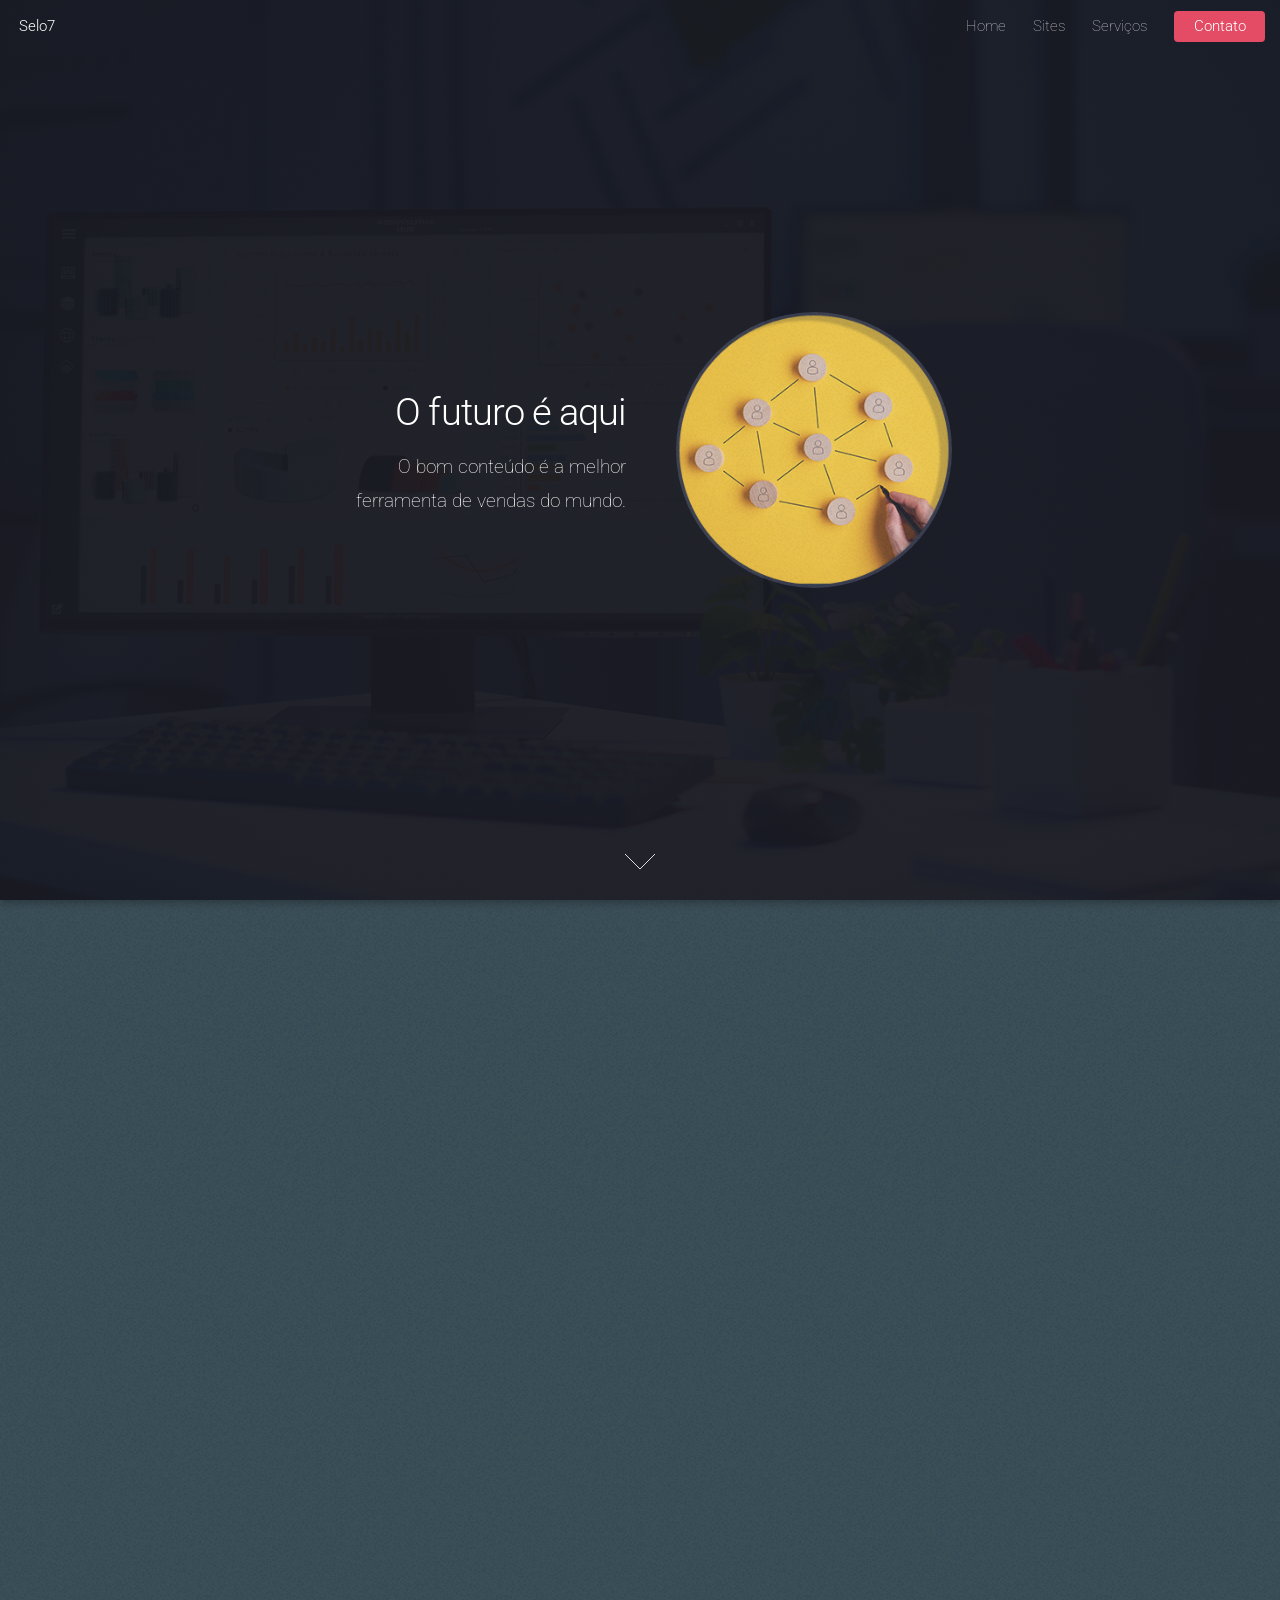
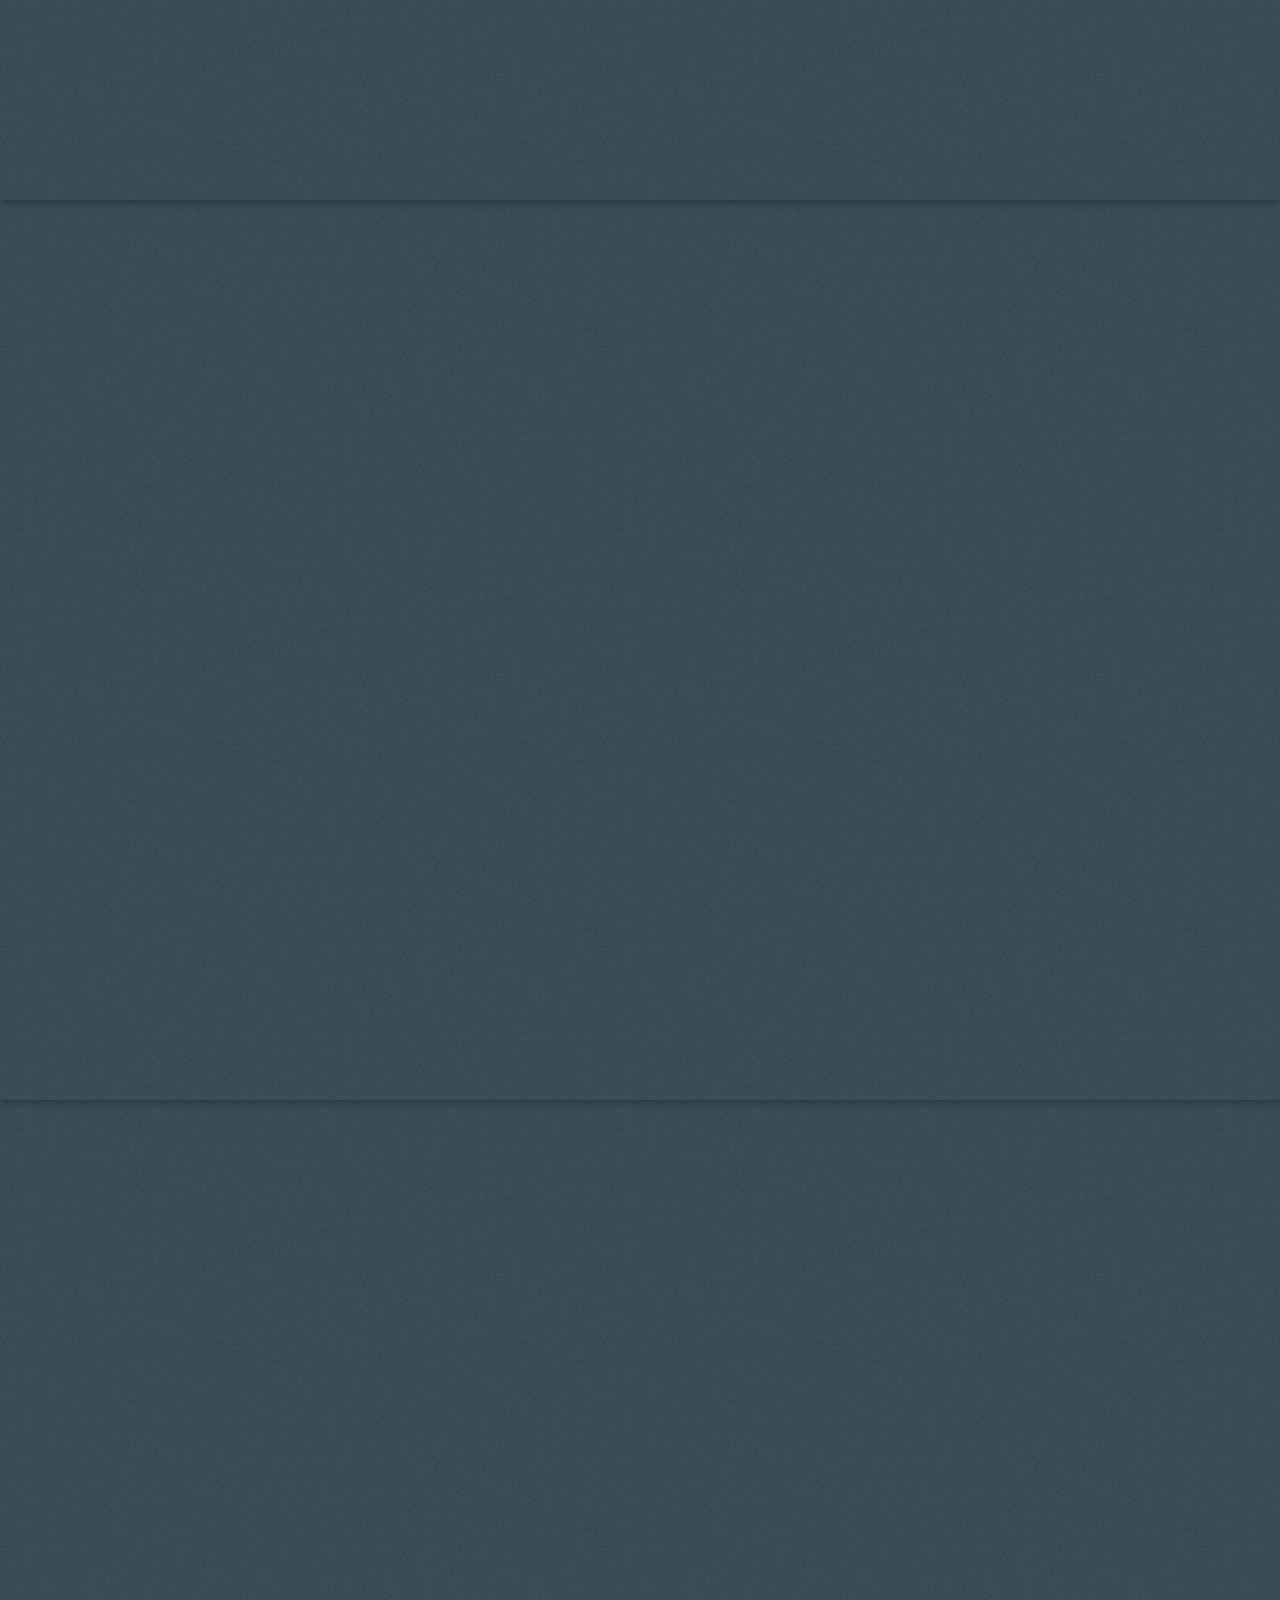
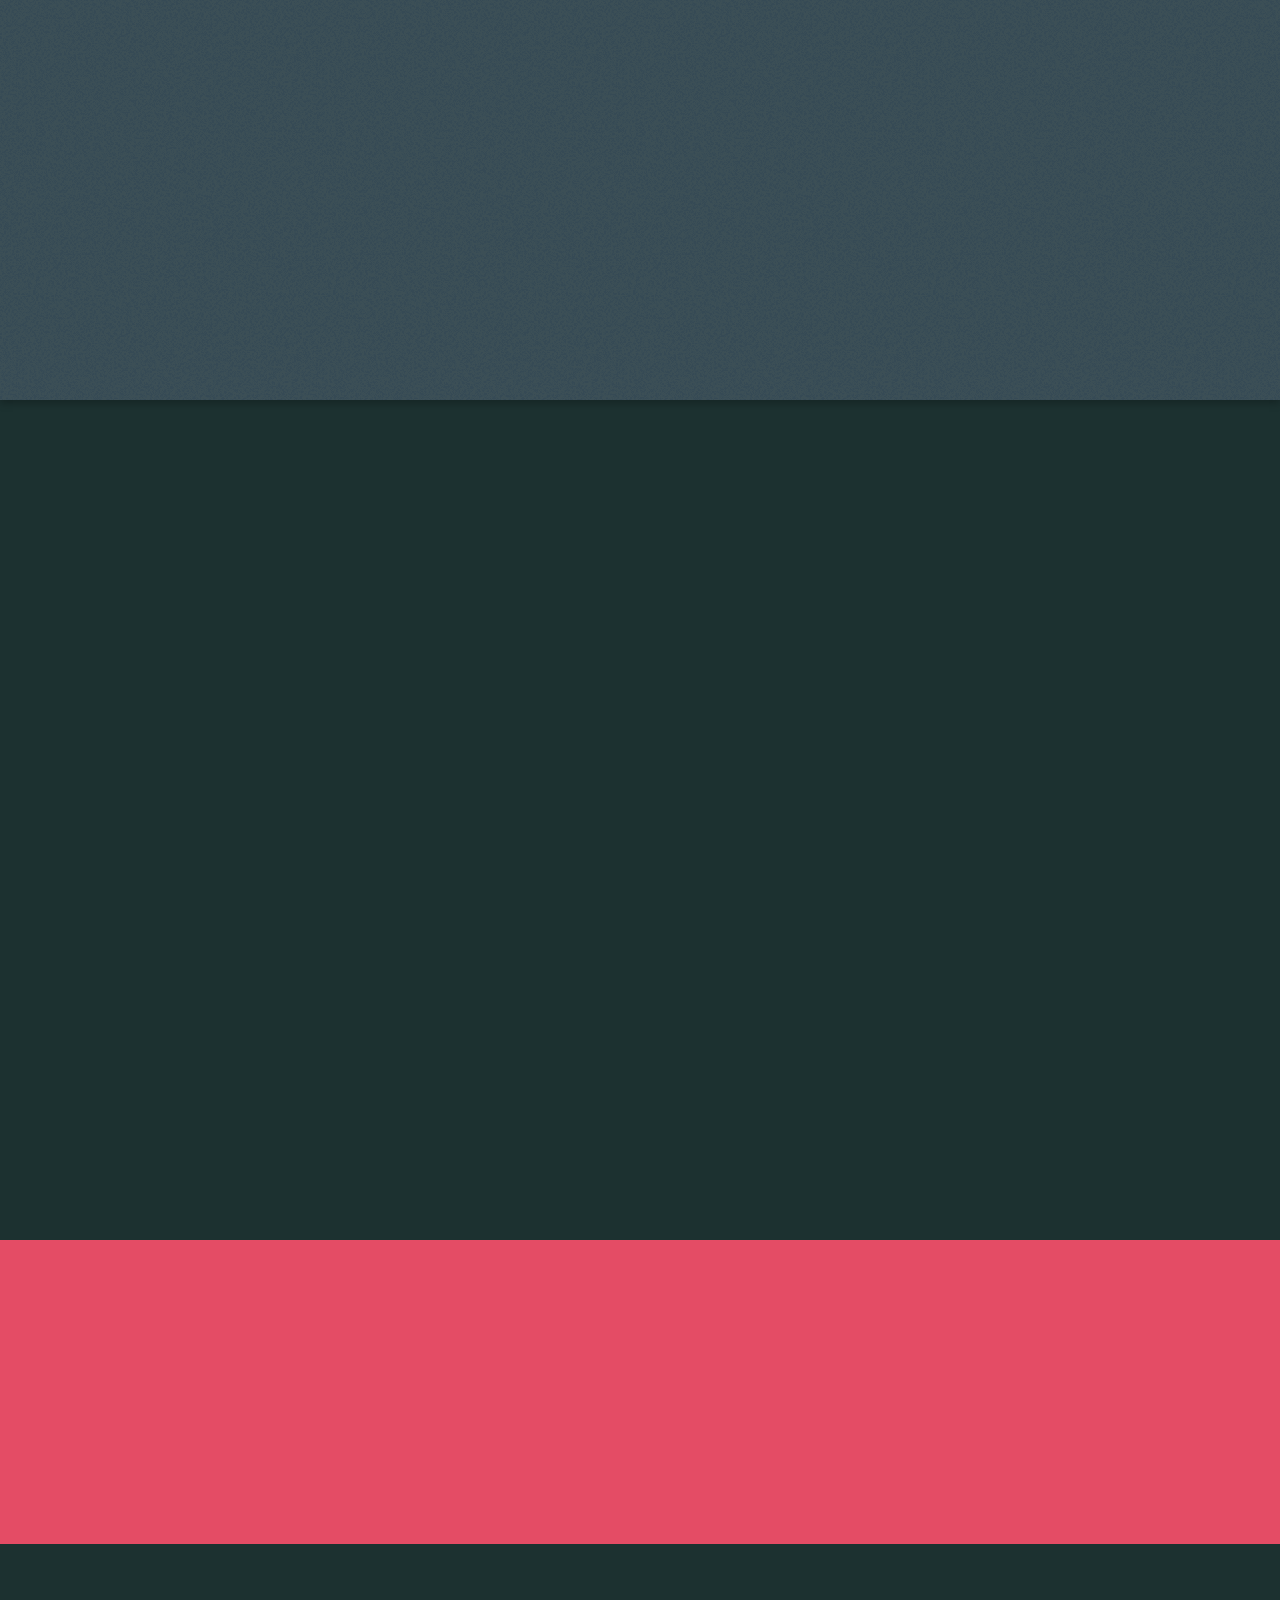
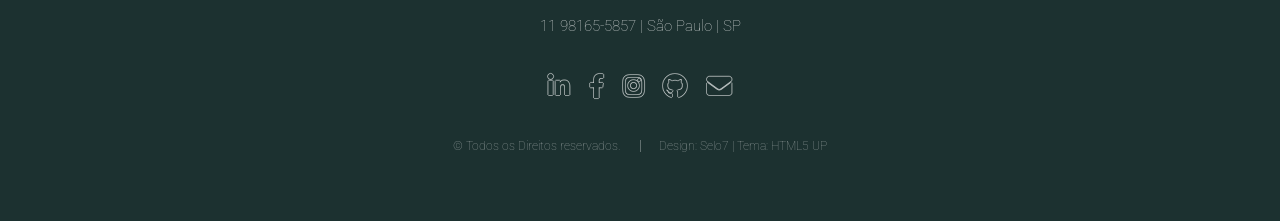
==== commit 56a98e2e: "Update index.html" ====
--- a/index.html
+++ b/index.html
@@ -23,23 +23,23 @@
 						<ul>
 							<li><a href="index.html">Home</a></li>
 							<li>
-								<a href="#">Sites</a>
+								<a href="https://api.whatsapp.com/send?phone=5511981655857&text=Ol%C3%A1,%20acessei%20o%20site%20da%20Selo7%20e%20gostaria%20de%20mais%20informa%C3%A7%C3%B5es%20sobre%20o%20trabalho.%20">Sites</a>
 								<ul>
-									<li><a href="left-sidebar.html">Wordpress</a></li>
-									<li><a href="right-sidebar.html">HTML/CSS/JS</a></li>
-									<li><a href="no-sidebar.html">Contato</a></li>
+									<li><a href="https://api.whatsapp.com/send?phone=5511981655857&text=Ol%C3%A1,%20acessei%20o%20site%20da%20Selo7%20e%20gostaria%20de%20mais%20informa%C3%A7%C3%B5es%20sobre%20o%20trabalho.%20">Wordpress</a></li>
+									<li><a href="https://api.whatsapp.com/send?phone=5511981655857&text=Ol%C3%A1,%20acessei%20o%20site%20da%20Selo7%20e%20gostaria%20de%20mais%20informa%C3%A7%C3%B5es%20sobre%20o%20trabalho.%20">HTML/CSS/JS</a></li>
+									<li><a href="https://api.whatsapp.com/send?phone=5511981655857&text=Ol%C3%A1,%20acessei%20o%20site%20da%20Selo7%20e%20gostaria%20de%20mais%20informa%C3%A7%C3%B5es%20sobre%20o%20trabalho.%20">Contato</a></li>
 									<li>
-										<a href="#">Serviços</a>
+										<a href="https://api.whatsapp.com/send?phone=5511981655857&text=Ol%C3%A1,%20acessei%20o%20site%20da%20Selo7%20e%20gostaria%20de%20mais%20informa%C3%A7%C3%B5es%20sobre%20o%20trabalho.%20">Serviços</a>
 										<ul>
-											<li><a href="#">Criação de sites</a></li>
-											<li><a href="#">Redes Sociais</a></li>
-											<li><a href="#">Lives e Transmissões</a></li>
-											<li><a href="#">Consultoria</a></li>
+											<li><a href="https://api.whatsapp.com/send?phone=5511981655857&text=Ol%C3%A1,%20acessei%20o%20site%20da%20Selo7%20e%20gostaria%20de%20mais%20informa%C3%A7%C3%B5es%20sobre%20o%20trabalho.%20">Criação de sites</a></li>
+											<li><a href="https://api.whatsapp.com/send?phone=5511981655857&text=Ol%C3%A1,%20acessei%20o%20site%20da%20Selo7%20e%20gostaria%20de%20mais%20informa%C3%A7%C3%B5es%20sobre%20o%20trabalho.%20">Redes Sociais</a></li>
+											<li><a href="https://api.whatsapp.com/send?phone=5511981655857&text=Ol%C3%A1,%20acessei%20o%20site%20da%20Selo7%20e%20gostaria%20de%20mais%20informa%C3%A7%C3%B5es%20sobre%20o%20trabalho.%20">Lives e Transmissões</a></li>
+											<li><a href="https://api.whatsapp.com/send?phone=5511981655857&text=Ol%C3%A1,%20acessei%20o%20site%20da%20Selo7%20e%20gostaria%20de%20mais%20informa%C3%A7%C3%B5es%20sobre%20o%20trabalho.%20">Consultoria</a></li>
 										</ul>
 									</li>
 								</ul>
 							</li>
-							<li><a href="elements.html">Serviços</a></li>
+							<li><a href="https://api.whatsapp.com/send?phone=5511981655857&text=Ol%C3%A1,%20acessei%20o%20site%20da%20Selo7%20e%20gostaria%20de%20mais%20informa%C3%A7%C3%B5es%20sobre%20o%20trabalho.%20">Serviços</a></li>
 							<li><a href="https://api.whatsapp.com/send?phone=5511981655857&text=Ol%C3%A1,%20acessei%20o%20site%20da%20Selo7%20e%20gostaria%20de%20mais%20informa%C3%A7%C3%B5es%20sobre%20o%20trabalho.%20" class="button primary">Contato</a></li>
 						</ul>
 					</nav>
@@ -93,7 +93,7 @@
 						</header>
 						<p>Com a premissa de ajudar, foi criada, à partir da inquietação de quem por anos atuou no lado mais exigente do marketing, não só o digital, o cliente, a Selo 7 Consultoria., focada em negócios empreendedores, projetos disruptivos e para executivos de empresas de todos os portes que queiram se estruturar para melhorar a performance de suas equipes, com metodologias de trabalho mais eficazes, e o que mais interessa para a sustentabilidade de qualquer empresa, resultados comprovados.</p>
 						<ul class="actions">
-							<li><a href="#" class="button">Leia Mais</a></li>
+							<li><a href="https://api.whatsapp.com/send?phone=5511981655857&text=Ol%C3%A1,%20acessei%20o%20site%20da%20Selo7%20e%20gostaria%20de%20mais%20informa%C3%A7%C3%B5es%20sobre%20o%20trabalho.%20" class="button">Quero saber mais</a></li>
 						</ul>
 					</div>
 					<a href="#three" class="goto-next scrolly">Next</a>
@@ -109,7 +109,7 @@
 						</header>
 						<p></p>
 						<ul class="actions">
-							<li><a href="#" class="button">Leia Mais</a></li>
+							<li><a href="https://api.whatsapp.com/send?phone=5511981655857&text=Ol%C3%A1,%20acessei%20o%20site%20da%20Selo7%20e%20gostaria%20de%20mais%20informa%C3%A7%C3%B5es%20sobre%20o%20trabalho.%20" class="button">Quero saber mais</a></li>
 						</ul>
 					</div>
 					<a href="#four" class="goto-next scrolly">Mais</a>
@@ -158,7 +158,7 @@
 						</div>
 						<footer class="major">
 							<ul class="actions special">
-								<li><a href="#" class="button">Vamos conversar?</a></li>
+								<li><a href="https://api.whatsapp.com/send?phone=5511981655857&text=Ol%C3%A1,%20acessei%20o%20site%20da%20Selo7%20e%20gostaria%20de%20mais%20informa%C3%A7%C3%B5es%20sobre%20o%20trabalho.%20" class="button">Vamos conversar?</a></li>
 							</ul>
 						</footer>
 					</div>
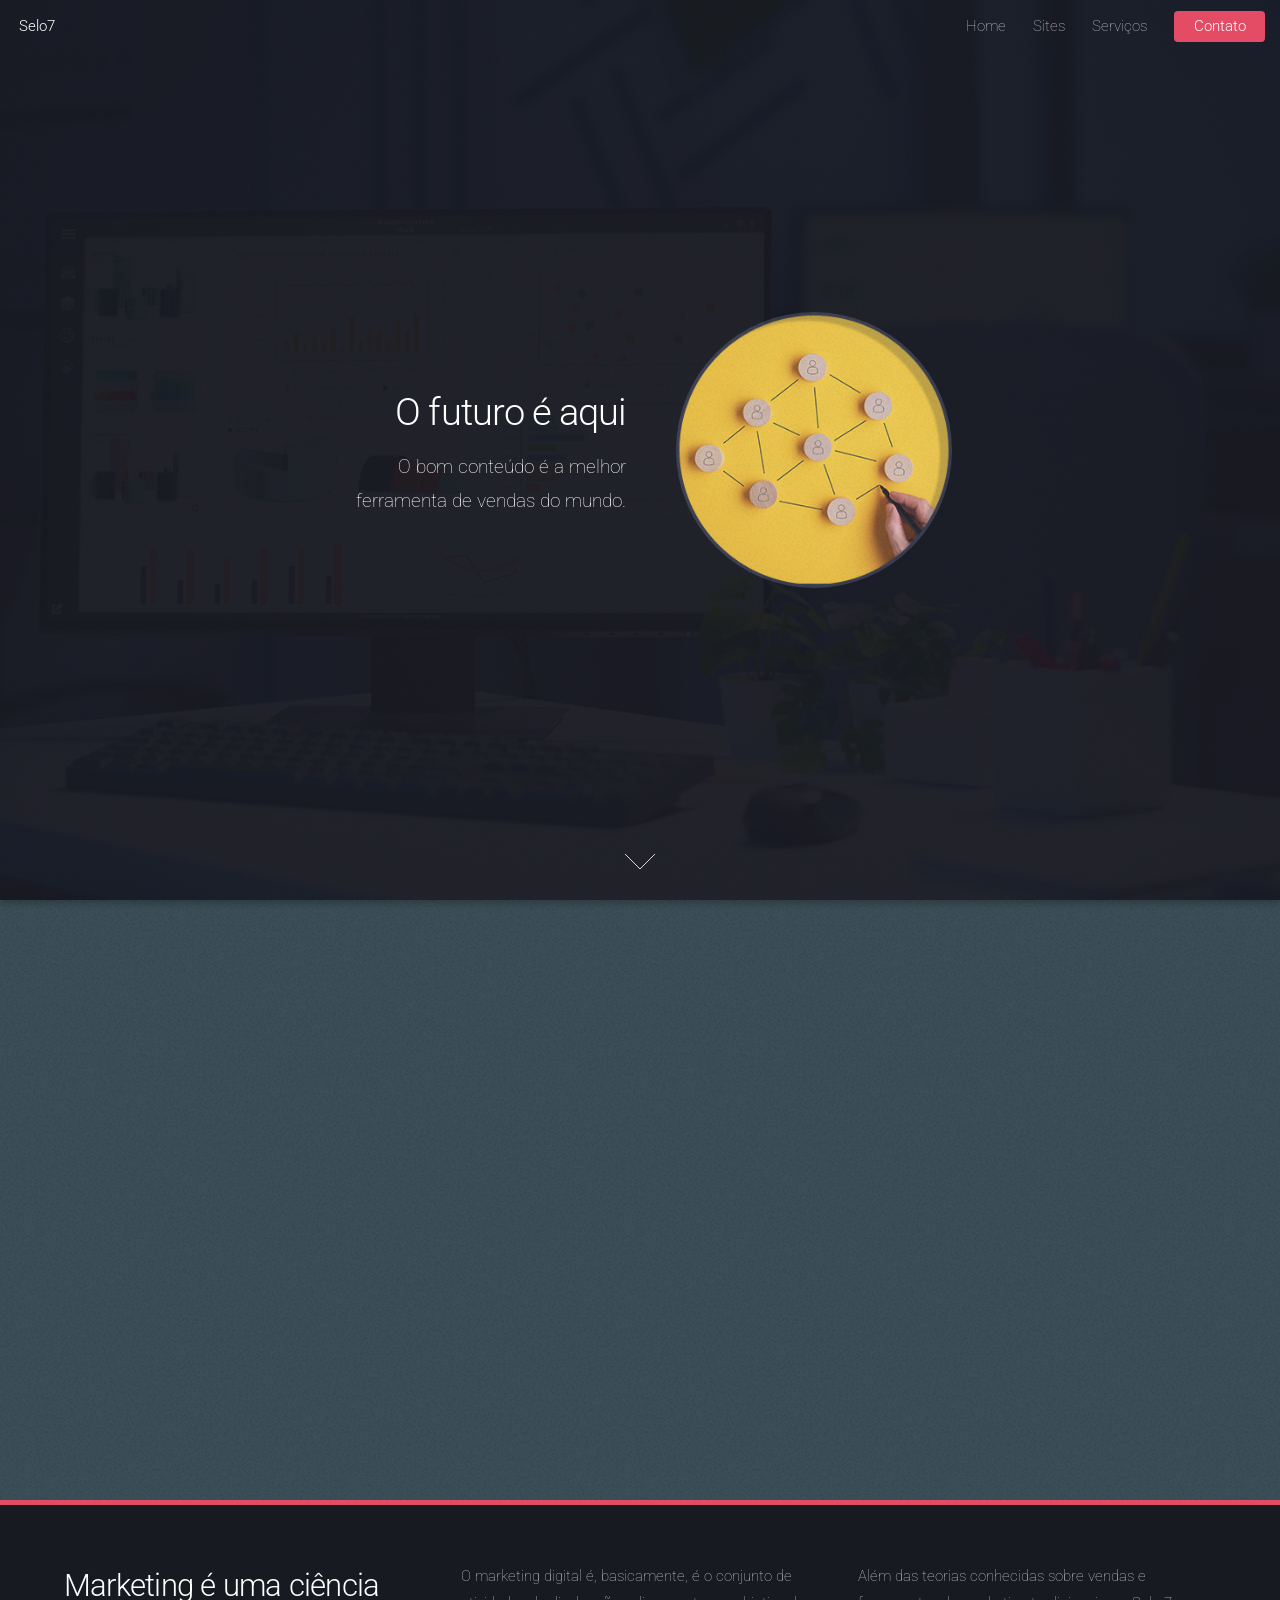
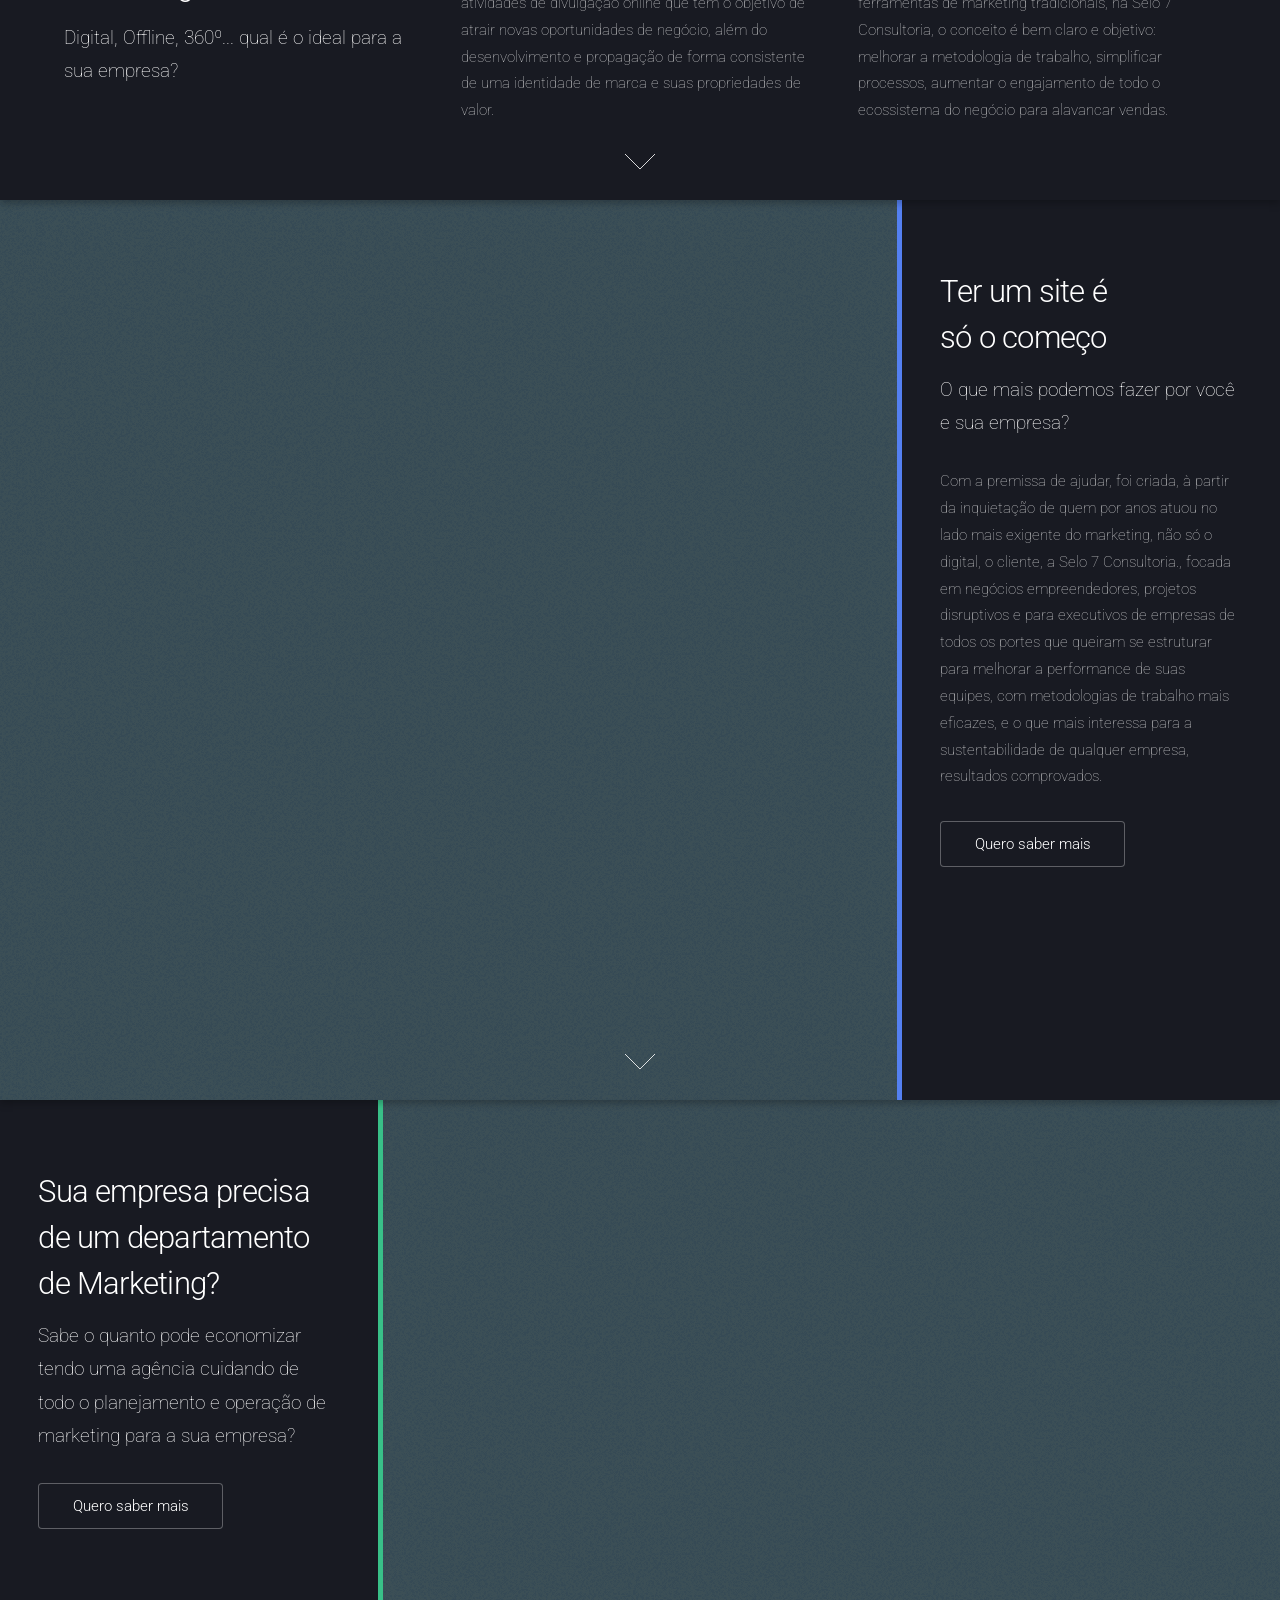
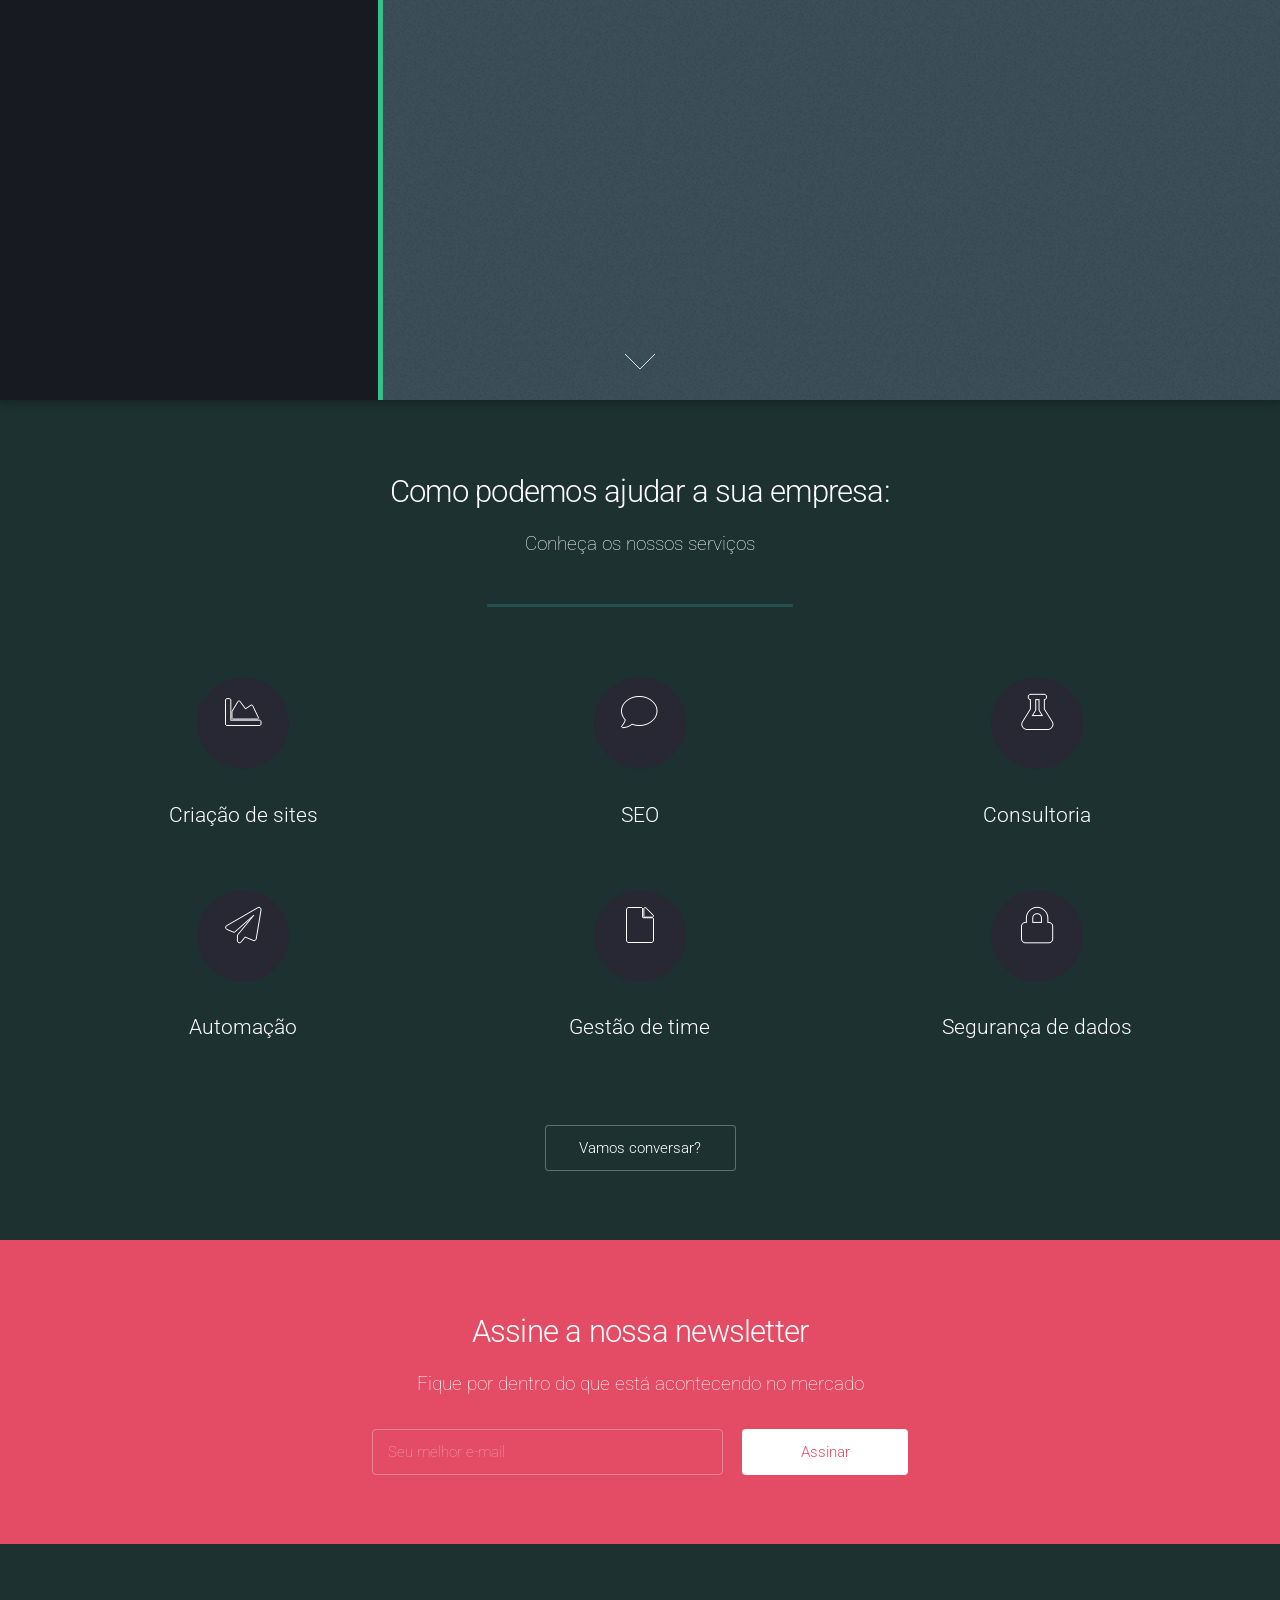
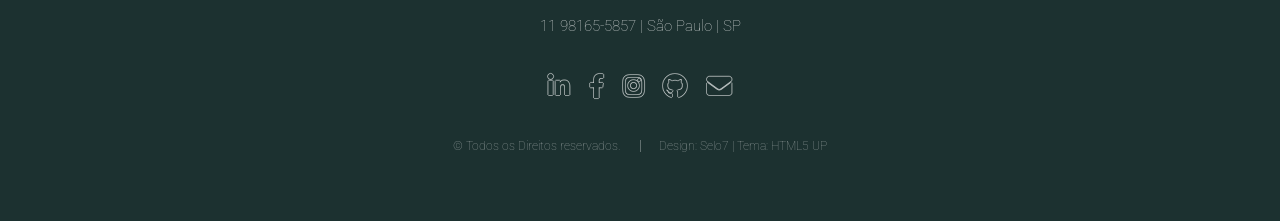
==== commit eaea6a29: "Add files via upload" ====
--- a/index.html
+++ b/index.html
@@ -1,211 +1,213 @@
-<!DOCTYPE HTML>
-<!--
-	Landed by HTML5 UP
-	html5up.net | @ajlkn
-	Free for personal and commercial use under the CCA 3.0 license (html5up.net/license)
--->
-<html>
-	<head>
-		<title>Selo7 Consultoria e Marketing</title>
-		<meta charset="utf-8" />
-		<meta name="viewport" content="width=device-width, initial-scale=1, user-scalable=no" />
-		<link rel="stylesheet" href="assets/css/main.css" />
-		<link rel="shortcut icon" type="imagex/png" href="images/ico.png">
-		<noscript><link rel="stylesheet" href="assets/css/noscript.css" /></noscript>
-	</head>
-	<body class="is-preload landing">
-		<div id="page-wrapper">
-
-			<!-- Header -->
-				<header id="header">
-					<h1 id="logo"><a href="index.html">Selo7</a></h1>
-					<nav id="nav">
-						<ul>
-							<li><a href="index.html">Home</a></li>
-							<li>
-								<a href="https://api.whatsapp.com/send?phone=5511981655857&text=Ol%C3%A1,%20acessei%20o%20site%20da%20Selo7%20e%20gostaria%20de%20mais%20informa%C3%A7%C3%B5es%20sobre%20o%20trabalho.%20">Sites</a>
-								<ul>
-									<li><a href="https://api.whatsapp.com/send?phone=5511981655857&text=Ol%C3%A1,%20acessei%20o%20site%20da%20Selo7%20e%20gostaria%20de%20mais%20informa%C3%A7%C3%B5es%20sobre%20o%20trabalho.%20">Wordpress</a></li>
-									<li><a href="https://api.whatsapp.com/send?phone=5511981655857&text=Ol%C3%A1,%20acessei%20o%20site%20da%20Selo7%20e%20gostaria%20de%20mais%20informa%C3%A7%C3%B5es%20sobre%20o%20trabalho.%20">HTML/CSS/JS</a></li>
-									<li><a href="https://api.whatsapp.com/send?phone=5511981655857&text=Ol%C3%A1,%20acessei%20o%20site%20da%20Selo7%20e%20gostaria%20de%20mais%20informa%C3%A7%C3%B5es%20sobre%20o%20trabalho.%20">Contato</a></li>
-									<li>
-										<a href="https://api.whatsapp.com/send?phone=5511981655857&text=Ol%C3%A1,%20acessei%20o%20site%20da%20Selo7%20e%20gostaria%20de%20mais%20informa%C3%A7%C3%B5es%20sobre%20o%20trabalho.%20">Serviços</a>
-										<ul>
-											<li><a href="https://api.whatsapp.com/send?phone=5511981655857&text=Ol%C3%A1,%20acessei%20o%20site%20da%20Selo7%20e%20gostaria%20de%20mais%20informa%C3%A7%C3%B5es%20sobre%20o%20trabalho.%20">Criação de sites</a></li>
-											<li><a href="https://api.whatsapp.com/send?phone=5511981655857&text=Ol%C3%A1,%20acessei%20o%20site%20da%20Selo7%20e%20gostaria%20de%20mais%20informa%C3%A7%C3%B5es%20sobre%20o%20trabalho.%20">Redes Sociais</a></li>
-											<li><a href="https://api.whatsapp.com/send?phone=5511981655857&text=Ol%C3%A1,%20acessei%20o%20site%20da%20Selo7%20e%20gostaria%20de%20mais%20informa%C3%A7%C3%B5es%20sobre%20o%20trabalho.%20">Lives e Transmissões</a></li>
-											<li><a href="https://api.whatsapp.com/send?phone=5511981655857&text=Ol%C3%A1,%20acessei%20o%20site%20da%20Selo7%20e%20gostaria%20de%20mais%20informa%C3%A7%C3%B5es%20sobre%20o%20trabalho.%20">Consultoria</a></li>
-										</ul>
-									</li>
-								</ul>
-							</li>
-							<li><a href="https://api.whatsapp.com/send?phone=5511981655857&text=Ol%C3%A1,%20acessei%20o%20site%20da%20Selo7%20e%20gostaria%20de%20mais%20informa%C3%A7%C3%B5es%20sobre%20o%20trabalho.%20">Serviços</a></li>
-							<li><a href="https://api.whatsapp.com/send?phone=5511981655857&text=Ol%C3%A1,%20acessei%20o%20site%20da%20Selo7%20e%20gostaria%20de%20mais%20informa%C3%A7%C3%B5es%20sobre%20o%20trabalho.%20" class="button primary">Contato</a></li>
-						</ul>
-					</nav>
-				</header>
-
-			<!-- Banner -->
-				<section id="banner">&nbsp; &nbsp; &nbsp;&nbsp;
-					<div class="content">
-						<header>
-							<h2>O futuro é aqui</h2>
-							<p>O bom conteúdo é a melhor <br />
-							ferramenta de vendas do mundo.</p>
-						</header>
-						<span class="image"><img src="images/pic01.png" alt="" /></span>
-					</div>
-					<a href="#one" class="goto-next scrolly">Mais</a>
-				</section>
-
-			<!-- One -->
-				<section id="one" class="spotlight style1 bottom">
-					<span class="image fit main"><img src="images/pic02.jpg" alt="" /></span>
-					<div class="content">
-						<div class="container">
-							<div class="row">
-								<div class="col-4 col-12-medium">
-									<header>
-										<h2>Marketing é uma ciência</h2>
-										<p>Digital, Offline, 360º... qual é o ideal para a sua empresa?</p>
-									</header>
-								</div>
-								<div class="col-4 col-12-medium">
-									<p>O marketing digital é, basicamente, é o conjunto de atividades de divulgação online que tem o objetivo de atrair novas oportunidades de negócio, além do desenvolvimento e propagação de forma consistente de uma identidade de marca e suas propriedades de valor.</p>
-								</div>
-								<div class="col-4 col-12-medium">
-									<p>Além das teorias conhecidas sobre vendas e ferramentas de marketing tradicionais, na Selo 7 Consultoria, o conceito é bem claro e objetivo: melhorar a metodologia de trabalho, simplificar processos, aumentar o engajamento de todo o ecossistema do negócio para alavancar vendas.</p>
-								</div>
-							</div>
-						</div>
-					</div>
-					<a href="#two" class="goto-next scrolly">Mais</a>
-				</section>
-
-			<!-- Two -->
-				<section id="two" class="spotlight style2 right">
-					<span class="image fit main"><img src="images/pic03.jpg" alt="" /></span>
-					<div class="content">
-						<header>
-							<h2>Ter um site é <br />
-								só o começo</h2>
-							<p>O que mais podemos fazer por você e sua empresa?</p>
-						</header>
-						<p>Com a premissa de ajudar, foi criada, à partir da inquietação de quem por anos atuou no lado mais exigente do marketing, não só o digital, o cliente, a Selo 7 Consultoria., focada em negócios empreendedores, projetos disruptivos e para executivos de empresas de todos os portes que queiram se estruturar para melhorar a performance de suas equipes, com metodologias de trabalho mais eficazes, e o que mais interessa para a sustentabilidade de qualquer empresa, resultados comprovados.</p>
-						<ul class="actions">
-							<li><a href="https://api.whatsapp.com/send?phone=5511981655857&text=Ol%C3%A1,%20acessei%20o%20site%20da%20Selo7%20e%20gostaria%20de%20mais%20informa%C3%A7%C3%B5es%20sobre%20o%20trabalho.%20" class="button">Quero saber mais</a></li>
-						</ul>
-					</div>
-					<a href="#three" class="goto-next scrolly">Next</a>
-				</section>
-
-			<!-- Three -->
-				<section id="three" class="spotlight style3 left">
-					<span class="image fit main bottom"><img src="images/pic04.jpg" alt="" /></span>
-					<div class="content">
-						<header>
-							<h2>Sua empresa precisa de um departamento de Marketing?</h2>
-							<p>Sabe o quanto pode economizar tendo uma agência cuidando de todo o planejamento e operação de marketing para a sua empresa?</p>
-						</header>
-						<p></p>
-						<ul class="actions">
-							<li><a href="https://api.whatsapp.com/send?phone=5511981655857&text=Ol%C3%A1,%20acessei%20o%20site%20da%20Selo7%20e%20gostaria%20de%20mais%20informa%C3%A7%C3%B5es%20sobre%20o%20trabalho.%20" class="button">Quero saber mais</a></li>
-						</ul>
-					</div>
-					<a href="#four" class="goto-next scrolly">Mais</a>
-				</section>
-
-			<!-- Four -->
-				<section id="four" class="wrapper style1 special fade-up">
-					<div class="container">
-						<header class="major">
-							<h2>Como podemos ajudar a sua empresa:</h2>
-							<p>Conheça os nossos serviços</p>
-						</header>
-						<div class="box alt">
-							<div class="row gtr-uniform">
-								<section class="col-4 col-6-medium col-12-xsmall">
-									<span class="icon solid alt major fa-chart-area"></span>
-									<h3>Criação de sites</h3>
-									<p></p>
-								</section>
-								<section class="col-4 col-6-medium col-12-xsmall">
-									<span class="icon solid alt major fa-comment"></span>
-									<h3>SEO</h3>
-									<p></p>
-								</section>
-								<section class="col-4 col-6-medium col-12-xsmall">
-									<span class="icon solid alt major fa-flask"></span>
-									<h3>Consultoria</h3>
-									<p></p>
-								</section>
-								<section class="col-4 col-6-medium col-12-xsmall">
-									<span class="icon solid alt major fa-paper-plane"></span>
-									<h3>Automação</h3>
-									<p></p>
-								</section>
-								<section class="col-4 col-6-medium col-12-xsmall">
-									<span class="icon solid alt major fa-file"></span>
-									<h3>Gestão de time</h3>
-									<p></p>
-								</section>
-								<section class="col-4 col-6-medium col-12-xsmall">
-									<span class="icon solid alt major fa-lock"></span>
-									<h3>Segurança de dados</h3>
-									<p></p>
-								</section>
-							</div>
-						</div>
-						<footer class="major">
-							<ul class="actions special">
-								<li><a href="https://api.whatsapp.com/send?phone=5511981655857&text=Ol%C3%A1,%20acessei%20o%20site%20da%20Selo7%20e%20gostaria%20de%20mais%20informa%C3%A7%C3%B5es%20sobre%20o%20trabalho.%20" class="button">Vamos conversar?</a></li>
-							</ul>
-						</footer>
-					</div>
-				</section>
-
-			<!-- Five -->
-				<section id="five" class="wrapper style2 special fade">
-					<div class="container">
-						<header>
-							<h2>Assine a nossa newsletter</h2>
-							<p>Fique por dentro do que está acontecendo no mercado</p>
-						</header>
-						<form method="post" action="#" class="cta">
-							<div class="row gtr-uniform gtr-50">
-								<div class="col-8 col-12-xsmall"><input type="email" name="email" id="email" placeholder="Seu melhor e-mail" /></div>
-								<div class="col-4 col-12-xsmall"><input type="submit" value="Assinar" class="fit primary" /></div>
-							</div>
-						</form>
-					</div>
-				</section>
-
-			<!-- Footer -->
-				<footer id="footer">
-					<p>11 98165-5857 | São Paulo | SP </p>
-					<ul class="icons">
-						<li><a href="https://www.linkedin.com/company/selo7" class="icon brands alt fa-linkedin-in" target="_blank"><span class="label">LinkedIn</span></a></li>
-						<li><a href="https://www.facebook.com/selo7consultoria" class="icon brands alt fa-facebook-f" target="_blank"><span class="label">Facebook</span></a></li>
-						<li><a href="https://www.instagram.com/selo7consultoria/" class="icon brands alt fa-instagram" target="_blank"><span class="label">Instagram</span></a></li>
-						<li><a href="https://github.com/brunomassa01/selo7" class="icon brands alt fa-github" target="_blank"><span class="label">GitHub</span></a></li>
-						<li><a href="mailto:contatosite@selo7.com.br" class="icon solid alt fa-envelope" target="_blank"><span class="label">Email</span></a></li>
-					</ul>
-					<ul class="copyright">
-						<li>&copy; Todos os Direitos reservados.</li><li>Design: Selo7 | Tema: HTML5 UP</li>
-					</ul>
-				</footer>
-
-		</div>
-
-		<!-- Scripts -->
-			<script src="assets/js/jquery.min.js"></script>
-			<script src="assets/js/jquery.scrolly.min.js"></script>
-			<script src="assets/js/jquery.dropotron.min.js"></script>
-			<script src="assets/js/jquery.scrollex.min.js"></script>
-			<script src="assets/js/browser.min.js"></script>
-			<script src="assets/js/breakpoints.min.js"></script>
-			<script src="assets/js/util.js"></script>
-			<script src="assets/js/main.js"></script>
-
-	</body>
-</html>
+<!DOCTYPE HTML>
+<!--
+	Landed by HTML5 UP
+	html5up.net | @ajlkn
+	Free for personal and commercial use under the CCA 3.0 license (html5up.net/license)
+-->
+<html>
+	<head>
+		<title>Selo7 Consultoria e Marketing</title>
+		<meta charset="utf-8" />
+		<meta name="viewport" content="width=device-width, initial-scale=1, user-scalable=no" />
+		<link rel="stylesheet" href="assets/css/main.css" />
+		<link rel="shortcut icon" type="imagex/png" href="images/ico.png">
+		<noscript><link rel="stylesheet" href="assets/css/noscript.css" /></noscript>
+		<script async src="https://pagead2.googlesyndication.com/pagead/js/adsbygoogle.js?client=ca-pub-7369755749903362"
+     crossorigin="anonymous"></script>
+	</head>
+	<body class="is-preload landing">
+		<div id="page-wrapper">
+
+			<!-- Header -->
+				<header id="header">
+					<h1 id="logo"><a href="index.html">Selo7</a></h1>
+					<nav id="nav">
+						<ul>
+							<li><a href="index.html">Home</a></li>
+							<li>
+								<a href="https://api.whatsapp.com/send?phone=5511981655857&text=Ol%C3%A1,%20acessei%20o%20site%20da%20Selo7%20e%20gostaria%20de%20mais%20informa%C3%A7%C3%B5es%20sobre%20o%20trabalho.%20">Sites</a>
+								<ul>
+									<li><a href="https://api.whatsapp.com/send?phone=5511981655857&text=Ol%C3%A1,%20acessei%20o%20site%20da%20Selo7%20e%20gostaria%20de%20mais%20informa%C3%A7%C3%B5es%20sobre%20o%20trabalho.%20">Wordpress</a></li>
+									<li><a href="https://api.whatsapp.com/send?phone=5511981655857&text=Ol%C3%A1,%20acessei%20o%20site%20da%20Selo7%20e%20gostaria%20de%20mais%20informa%C3%A7%C3%B5es%20sobre%20o%20trabalho.%20">HTML/CSS/JS</a></li>
+									<li><a href="https://api.whatsapp.com/send?phone=5511981655857&text=Ol%C3%A1,%20acessei%20o%20site%20da%20Selo7%20e%20gostaria%20de%20mais%20informa%C3%A7%C3%B5es%20sobre%20o%20trabalho.%20">Contato</a></li>
+									<li>
+										<a href="https://api.whatsapp.com/send?phone=5511981655857&text=Ol%C3%A1,%20acessei%20o%20site%20da%20Selo7%20e%20gostaria%20de%20mais%20informa%C3%A7%C3%B5es%20sobre%20o%20trabalho.%20">Serviços</a>
+										<ul>
+											<li><a href="https://api.whatsapp.com/send?phone=5511981655857&text=Ol%C3%A1,%20acessei%20o%20site%20da%20Selo7%20e%20gostaria%20de%20mais%20informa%C3%A7%C3%B5es%20sobre%20o%20trabalho.%20">Criação de sites</a></li>
+											<li><a href="https://api.whatsapp.com/send?phone=5511981655857&text=Ol%C3%A1,%20acessei%20o%20site%20da%20Selo7%20e%20gostaria%20de%20mais%20informa%C3%A7%C3%B5es%20sobre%20o%20trabalho.%20">Redes Sociais</a></li>
+											<li><a href="https://api.whatsapp.com/send?phone=5511981655857&text=Ol%C3%A1,%20acessei%20o%20site%20da%20Selo7%20e%20gostaria%20de%20mais%20informa%C3%A7%C3%B5es%20sobre%20o%20trabalho.%20">Lives e Transmissões</a></li>
+											<li><a href="https://api.whatsapp.com/send?phone=5511981655857&text=Ol%C3%A1,%20acessei%20o%20site%20da%20Selo7%20e%20gostaria%20de%20mais%20informa%C3%A7%C3%B5es%20sobre%20o%20trabalho.%20">Consultoria</a></li>
+										</ul>
+									</li>
+								</ul>
+							</li>
+							<li><a href="https://api.whatsapp.com/send?phone=5511981655857&text=Ol%C3%A1,%20acessei%20o%20site%20da%20Selo7%20e%20gostaria%20de%20mais%20informa%C3%A7%C3%B5es%20sobre%20o%20trabalho.%20">Serviços</a></li>
+							<li><a href="https://api.whatsapp.com/send?phone=5511981655857&text=Ol%C3%A1,%20acessei%20o%20site%20da%20Selo7%20e%20gostaria%20de%20mais%20informa%C3%A7%C3%B5es%20sobre%20o%20trabalho.%20" class="button primary">Contato</a></li>
+						</ul>
+					</nav>
+				</header>
+
+			<!-- Banner -->
+				<section id="banner">&nbsp; &nbsp; &nbsp;&nbsp;
+					<div class="content">
+						<header>
+							<h2>O futuro é aqui</h2>
+							<p>O bom conteúdo é a melhor <br />
+							ferramenta de vendas do mundo.</p>
+						</header>
+						<span class="image"><img src="images/pic01.png" alt="" /></span>
+					</div>
+					<a href="#one" class="goto-next scrolly">Mais</a>
+				</section>
+
+			<!-- One -->
+				<section id="one" class="spotlight style1 bottom">
+					<span class="image fit main"><img src="images/pic02.jpg" alt="" /></span>
+					<div class="content">
+						<div class="container">
+							<div class="row">
+								<div class="col-4 col-12-medium">
+									<header>
+										<h2>Marketing é uma ciência</h2>
+										<p>Digital, Offline, 360º... qual é o ideal para a sua empresa?</p>
+									</header>
+								</div>
+								<div class="col-4 col-12-medium">
+									<p>O marketing digital é, basicamente, é o conjunto de atividades de divulgação online que tem o objetivo de atrair novas oportunidades de negócio, além do desenvolvimento e propagação de forma consistente de uma identidade de marca e suas propriedades de valor.</p>
+								</div>
+								<div class="col-4 col-12-medium">
+									<p>Além das teorias conhecidas sobre vendas e ferramentas de marketing tradicionais, na Selo 7 Consultoria, o conceito é bem claro e objetivo: melhorar a metodologia de trabalho, simplificar processos, aumentar o engajamento de todo o ecossistema do negócio para alavancar vendas.</p>
+								</div>
+							</div>
+						</div>
+					</div>
+					<a href="#two" class="goto-next scrolly">Mais</a>
+				</section>
+
+			<!-- Two -->
+				<section id="two" class="spotlight style2 right">
+					<span class="image fit main"><img src="images/pic03.jpg" alt="" /></span>
+					<div class="content">
+						<header>
+							<h2>Ter um site é <br />
+								só o começo</h2>
+							<p>O que mais podemos fazer por você e sua empresa?</p>
+						</header>
+						<p>Com a premissa de ajudar, foi criada, à partir da inquietação de quem por anos atuou no lado mais exigente do marketing, não só o digital, o cliente, a Selo 7 Consultoria., focada em negócios empreendedores, projetos disruptivos e para executivos de empresas de todos os portes que queiram se estruturar para melhorar a performance de suas equipes, com metodologias de trabalho mais eficazes, e o que mais interessa para a sustentabilidade de qualquer empresa, resultados comprovados.</p>
+						<ul class="actions">
+							<li><a href="https://api.whatsapp.com/send?phone=5511981655857&text=Ol%C3%A1,%20acessei%20o%20site%20da%20Selo7%20e%20gostaria%20de%20mais%20informa%C3%A7%C3%B5es%20sobre%20o%20trabalho.%20" class="button">Quero saber mais</a></li>
+						</ul>
+					</div>
+					<a href="#three" class="goto-next scrolly">Next</a>
+				</section>
+
+			<!-- Three -->
+				<section id="three" class="spotlight style3 left">
+					<span class="image fit main bottom"><img src="images/pic04.jpg" alt="" /></span>
+					<div class="content">
+						<header>
+							<h2>Sua empresa precisa de um departamento de Marketing?</h2>
+							<p>Sabe o quanto pode economizar tendo uma agência cuidando de todo o planejamento e operação de marketing para a sua empresa?</p>
+						</header>
+						<p></p>
+						<ul class="actions">
+							<li><a href="https://api.whatsapp.com/send?phone=5511981655857&text=Ol%C3%A1,%20acessei%20o%20site%20da%20Selo7%20e%20gostaria%20de%20mais%20informa%C3%A7%C3%B5es%20sobre%20o%20trabalho.%20" class="button">Quero saber mais</a></li>
+						</ul>
+					</div>
+					<a href="#four" class="goto-next scrolly">Mais</a>
+				</section>
+
+			<!-- Four -->
+				<section id="four" class="wrapper style1 special fade-up">
+					<div class="container">
+						<header class="major">
+							<h2>Como podemos ajudar a sua empresa:</h2>
+							<p>Conheça os nossos serviços</p>
+						</header>
+						<div class="box alt">
+							<div class="row gtr-uniform">
+								<section class="col-4 col-6-medium col-12-xsmall">
+									<span class="icon solid alt major fa-chart-area"></span>
+									<h3>Criação de sites</h3>
+									<p></p>
+								</section>
+								<section class="col-4 col-6-medium col-12-xsmall">
+									<span class="icon solid alt major fa-comment"></span>
+									<h3>SEO</h3>
+									<p></p>
+								</section>
+								<section class="col-4 col-6-medium col-12-xsmall">
+									<span class="icon solid alt major fa-flask"></span>
+									<h3>Consultoria</h3>
+									<p></p>
+								</section>
+								<section class="col-4 col-6-medium col-12-xsmall">
+									<span class="icon solid alt major fa-paper-plane"></span>
+									<h3>Automação</h3>
+									<p></p>
+								</section>
+								<section class="col-4 col-6-medium col-12-xsmall">
+									<span class="icon solid alt major fa-file"></span>
+									<h3>Gestão de time</h3>
+									<p></p>
+								</section>
+								<section class="col-4 col-6-medium col-12-xsmall">
+									<span class="icon solid alt major fa-lock"></span>
+									<h3>Segurança de dados</h3>
+									<p></p>
+								</section>
+							</div>
+						</div>
+						<footer class="major">
+							<ul class="actions special">
+								<li><a href="https://api.whatsapp.com/send?phone=5511981655857&text=Ol%C3%A1,%20acessei%20o%20site%20da%20Selo7%20e%20gostaria%20de%20mais%20informa%C3%A7%C3%B5es%20sobre%20o%20trabalho.%20" class="button">Vamos conversar?</a></li>
+							</ul>
+						</footer>
+					</div>
+				</section>
+
+			<!-- Five -->
+				<section id="five" class="wrapper style2 special fade">
+					<div class="container">
+						<header>
+							<h2>Assine a nossa newsletter</h2>
+							<p>Fique por dentro do que está acontecendo no mercado</p>
+						</header>
+						<form method="post" action="#" class="cta">
+							<div class="row gtr-uniform gtr-50">
+								<div class="col-8 col-12-xsmall"><input type="email" name="email" id="email" placeholder="Seu melhor e-mail" /></div>
+								<div class="col-4 col-12-xsmall"><input type="submit" value="Assinar" class="fit primary" /></div>
+							</div>
+						</form>
+					</div>
+				</section>
+
+			<!-- Footer -->
+				<footer id="footer">
+					<p>11 98165-5857 | São Paulo | SP </p>
+					<ul class="icons">
+						<li><a href="https://www.linkedin.com/company/selo7" class="icon brands alt fa-linkedin-in" target="_blank"><span class="label">LinkedIn</span></a></li>
+						<li><a href="https://www.facebook.com/selo7consultoria" class="icon brands alt fa-facebook-f" target="_blank"><span class="label">Facebook</span></a></li>
+						<li><a href="https://www.instagram.com/selo7consultoria/" class="icon brands alt fa-instagram" target="_blank"><span class="label">Instagram</span></a></li>
+						<li><a href="https://github.com/brunomassa01/selo7" class="icon brands alt fa-github" target="_blank"><span class="label">GitHub</span></a></li>
+						<li><a href="mailto:contatosite@selo7.com.br" class="icon solid alt fa-envelope" target="_blank"><span class="label">Email</span></a></li>
+					</ul>
+					<ul class="copyright">
+						<li>&copy; Todos os Direitos reservados.</li><li>Design: Selo7 | Tema: HTML5 UP</li>
+					</ul>
+				</footer>
+
+		</div>
+
+		<!-- Scripts -->
+			<script src="assets/js/jquery.min.js"></script>
+			<script src="assets/js/jquery.scrolly.min.js"></script>
+			<script src="assets/js/jquery.dropotron.min.js"></script>
+			<script src="assets/js/jquery.scrollex.min.js"></script>
+			<script src="assets/js/browser.min.js"></script>
+			<script src="assets/js/breakpoints.min.js"></script>
+			<script src="assets/js/util.js"></script>
+			<script src="assets/js/main.js"></script>
+
+	</body>
+</html>
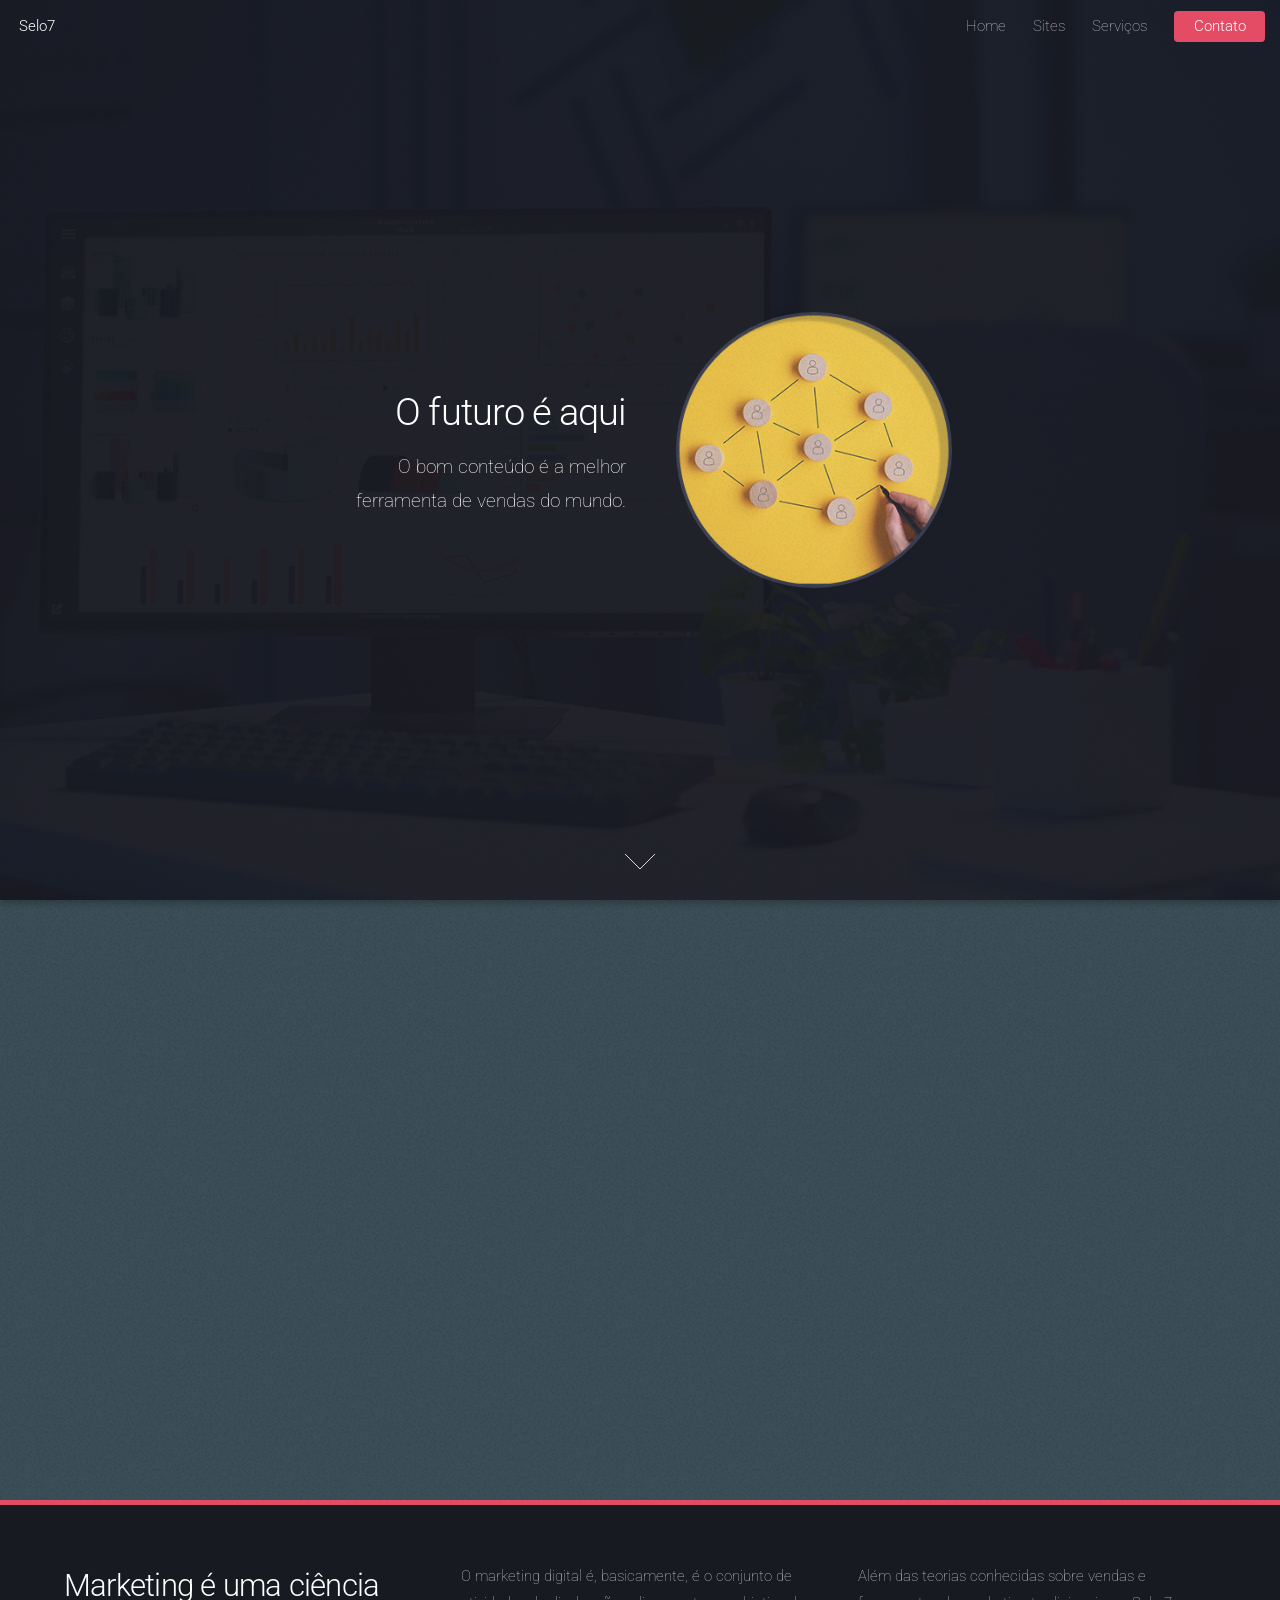
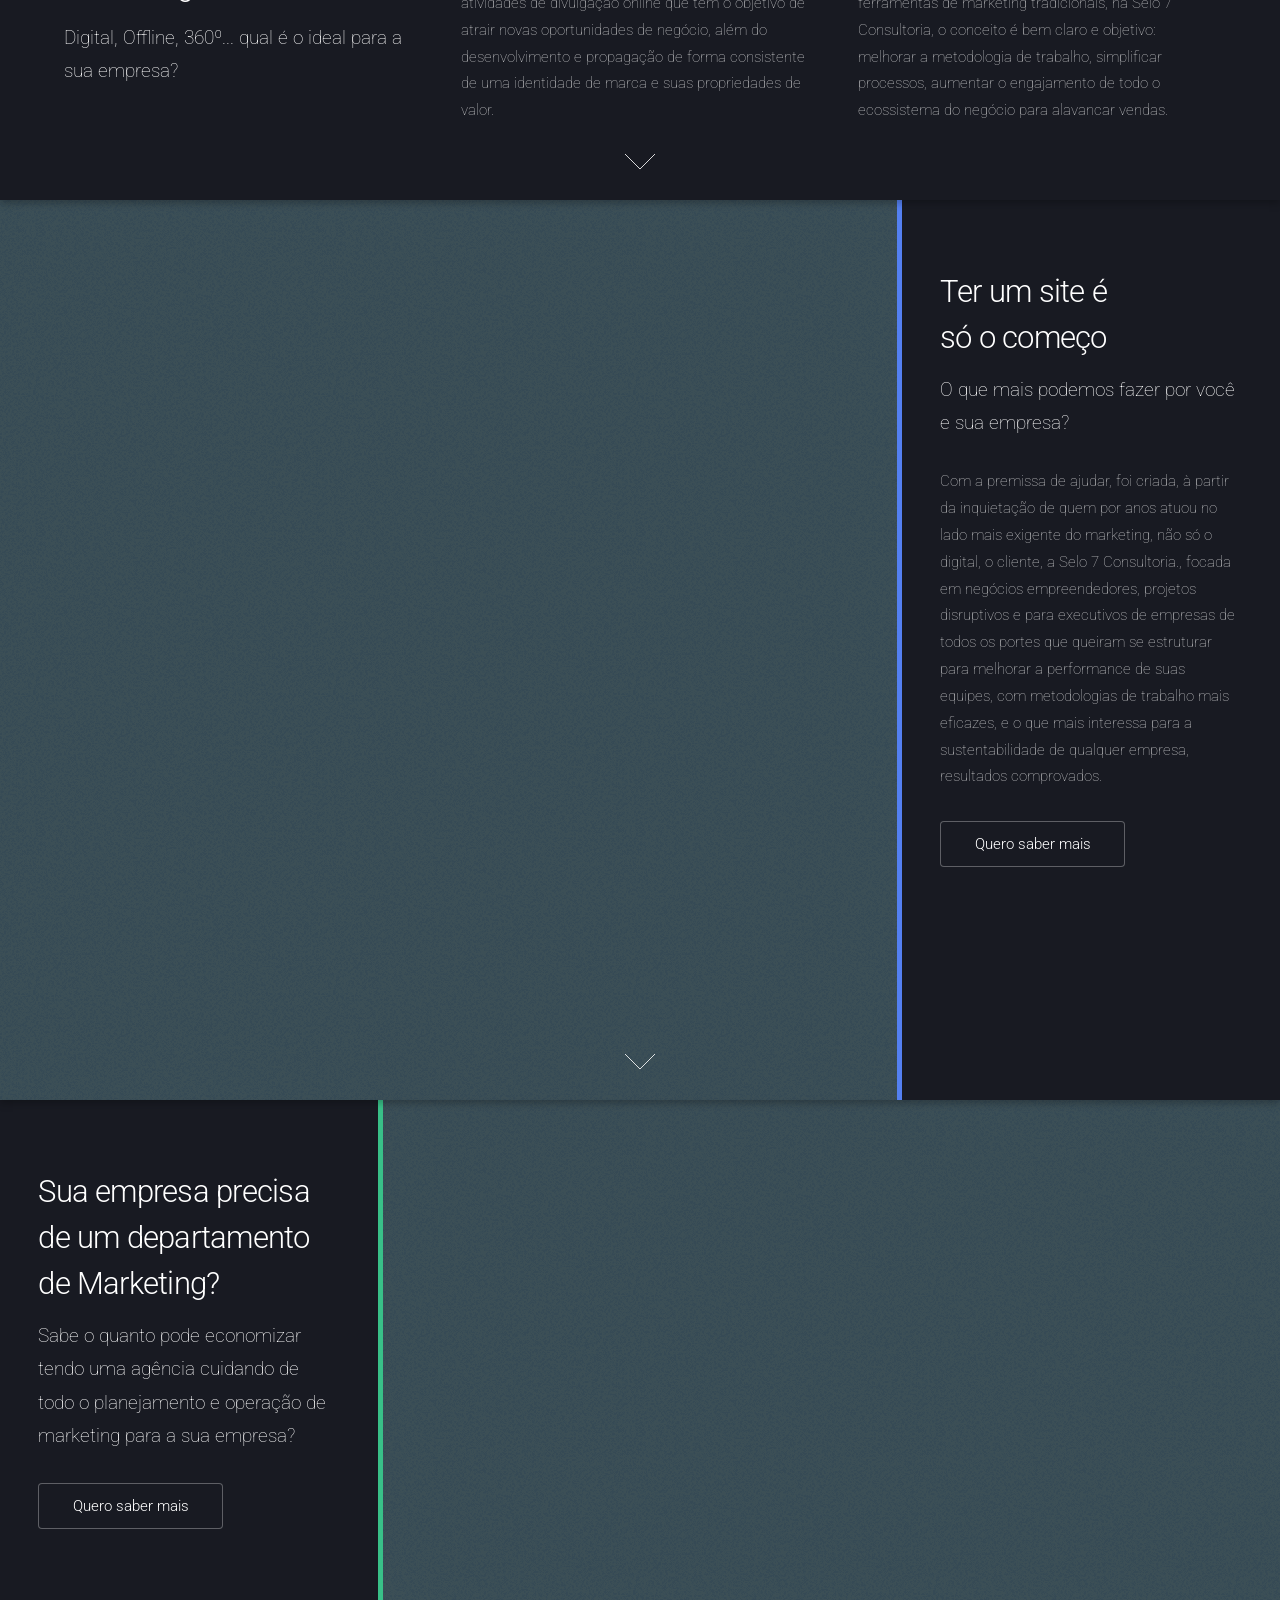
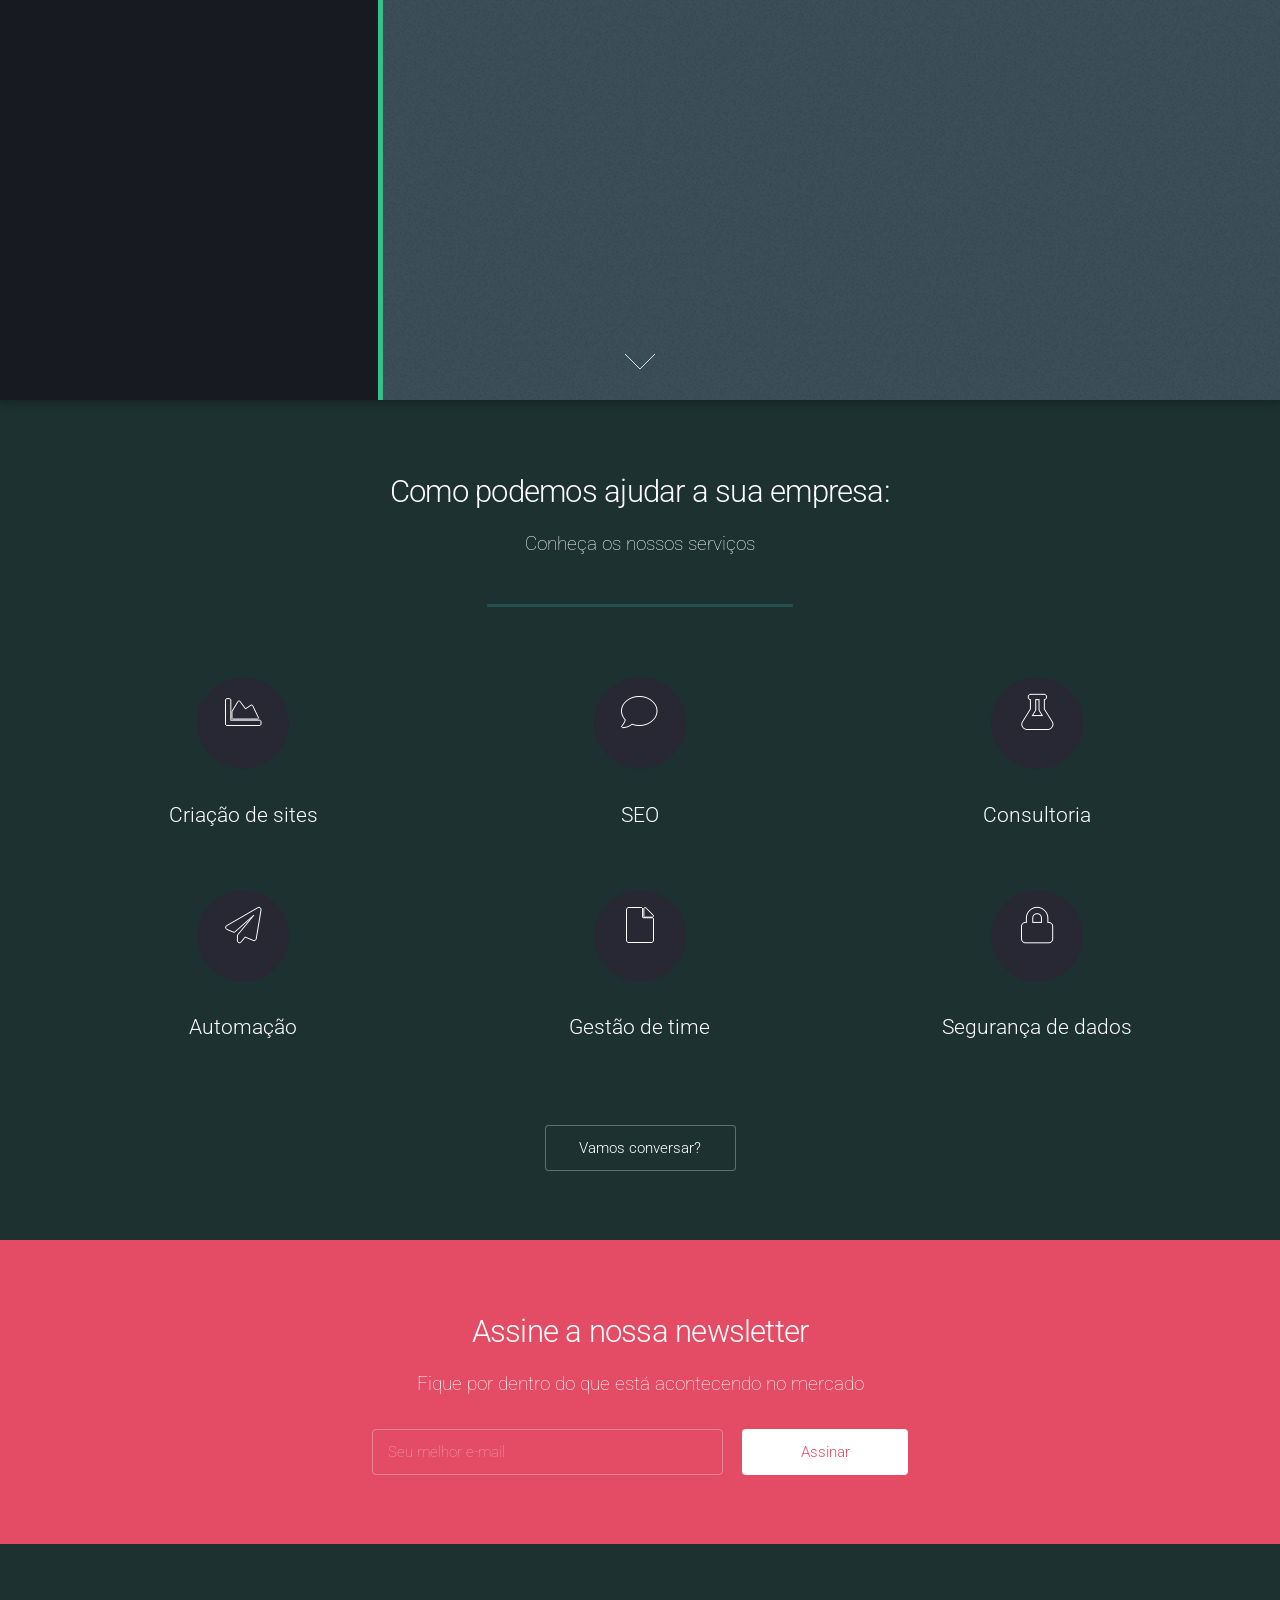
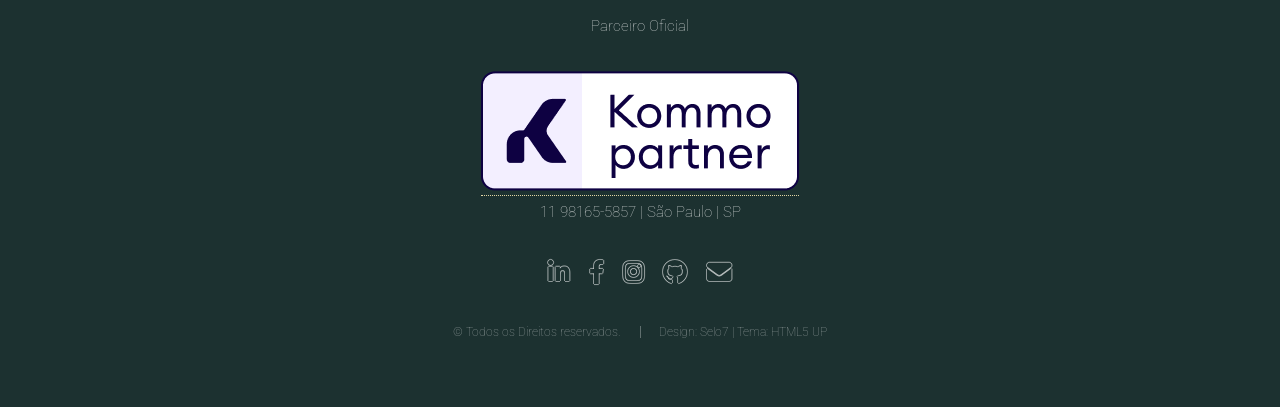
==== commit f02910d0: "Update index.html" ====
--- a/index.html
+++ b/index.html
@@ -1,14 +1,11 @@
+
 <!DOCTYPE HTML>
-<!--
-	Landed by HTML5 UP
-	html5up.net | @ajlkn
-	Free for personal and commercial use under the CCA 3.0 license (html5up.net/license)
--->
 <html>
 	<head>
 		<title>Selo7 Consultoria e Marketing</title>
 		<meta charset="utf-8" />
 		<meta name="viewport" content="width=device-width, initial-scale=1, user-scalable=no" />
+		<meta name="google-adsense-account" content="ca-pub-7369755749903362">
 		<link rel="stylesheet" href="assets/css/main.css" />
 		<link rel="shortcut icon" type="imagex/png" href="images/ico.png">
 		<noscript><link rel="stylesheet" href="assets/css/noscript.css" /></noscript>
@@ -60,6 +57,18 @@
 					<a href="#one" class="goto-next scrolly">Mais</a>
 				</section>
 
+				<script async src="https://pagead2.googlesyndication.com/pagead/js/adsbygoogle.js?client=ca-pub-7369755749903362"
+				crossorigin="anonymous"></script>
+		   <!-- Quadrado -->
+		   <ins class="adsbygoogle"
+				style="display:block"
+				data-ad-client="ca-pub-7369755749903362"
+				data-ad-slot="7441169764"
+				data-ad-format="auto"
+				data-full-width-responsive="true"></ins>
+		   <script>
+				(adsbygoogle = window.adsbygoogle || []).push({});
+		   </script>
 			<!-- One -->
 				<section id="one" class="spotlight style1 bottom">
 					<span class="image fit main"><img src="images/pic02.jpg" alt="" /></span>
@@ -184,6 +193,8 @@
 
 			<!-- Footer -->
 				<footer id="footer">
+					<p>Parceiro Oficial</p>
+					<a href="https://www.kommo.com/br/" target="_blank"><img src="/images/Badge_light.png"></a>
 					<p>11 98165-5857 | São Paulo | SP </p>
 					<ul class="icons">
 						<li><a href="https://www.linkedin.com/company/selo7" class="icon brands alt fa-linkedin-in" target="_blank"><span class="label">LinkedIn</span></a></li>
@@ -210,4 +221,4 @@
 			<script src="assets/js/main.js"></script>
 
 	</body>
-</html>+</html>
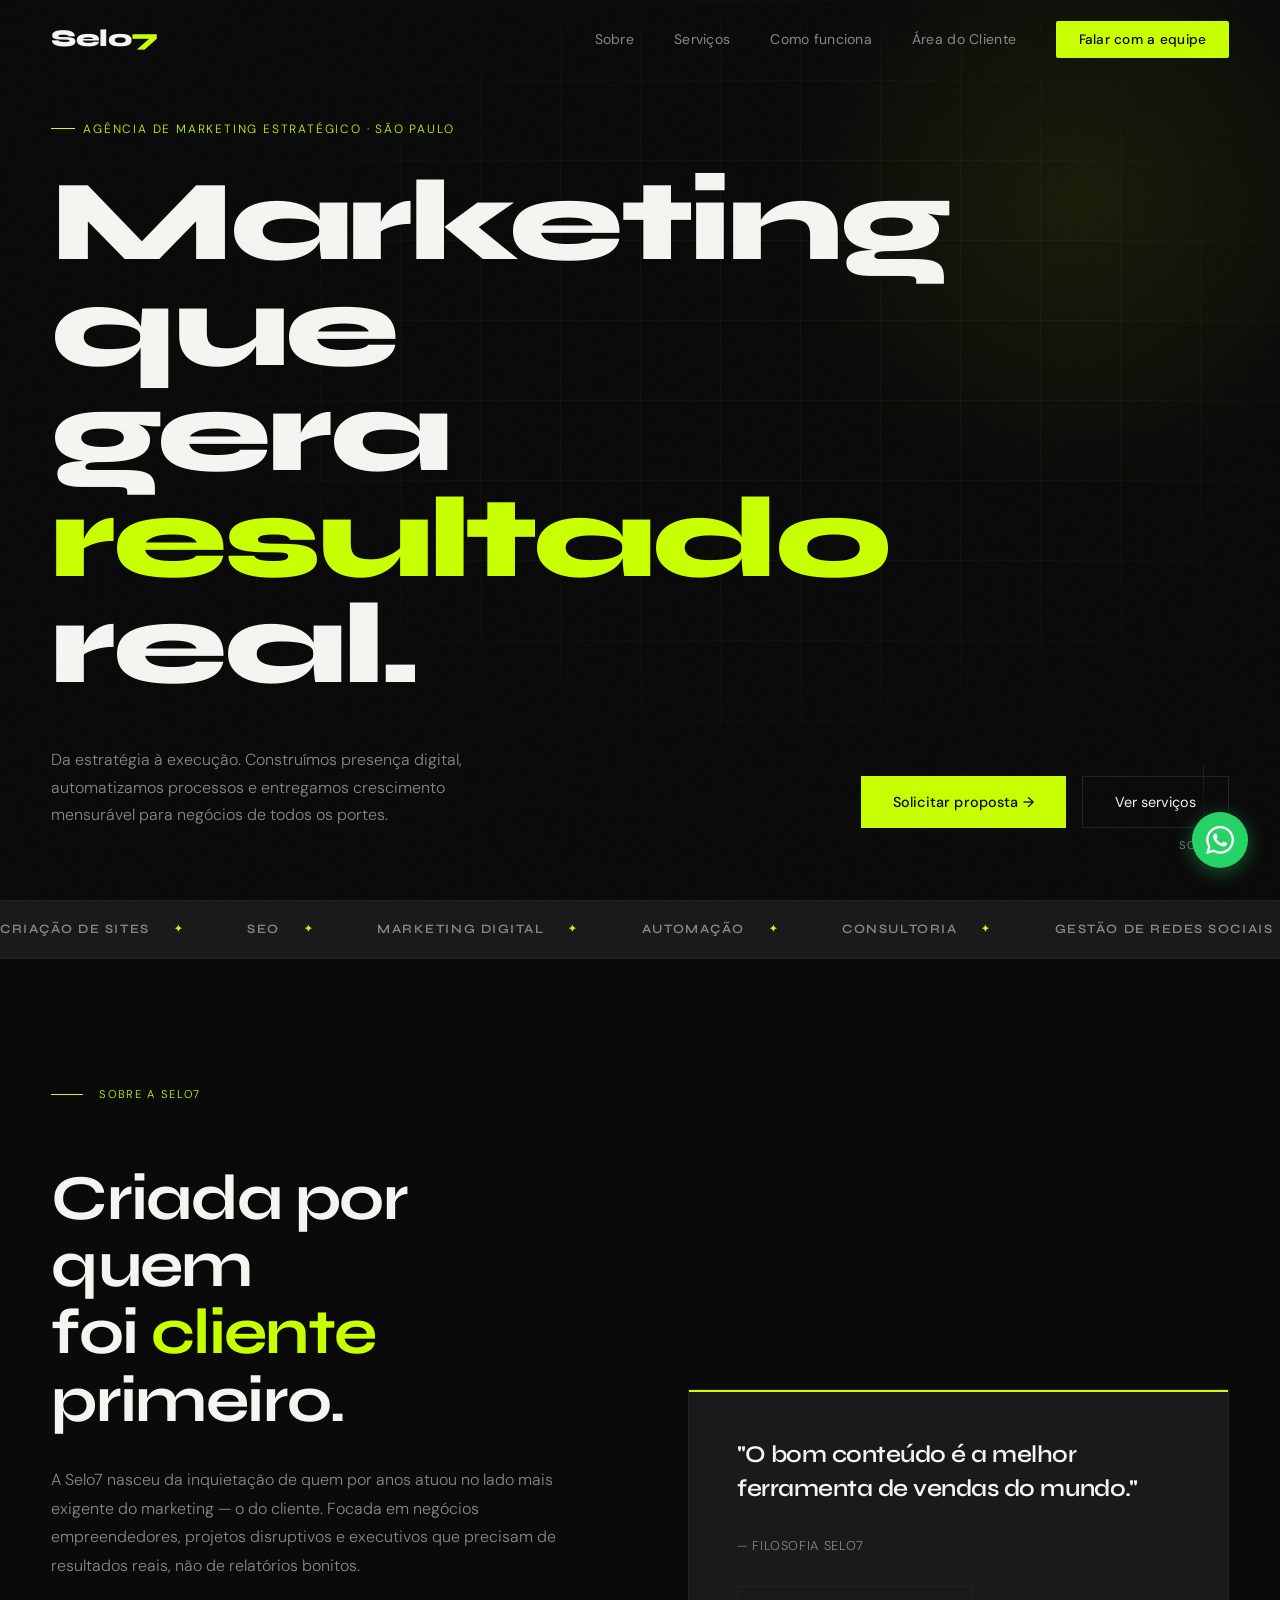
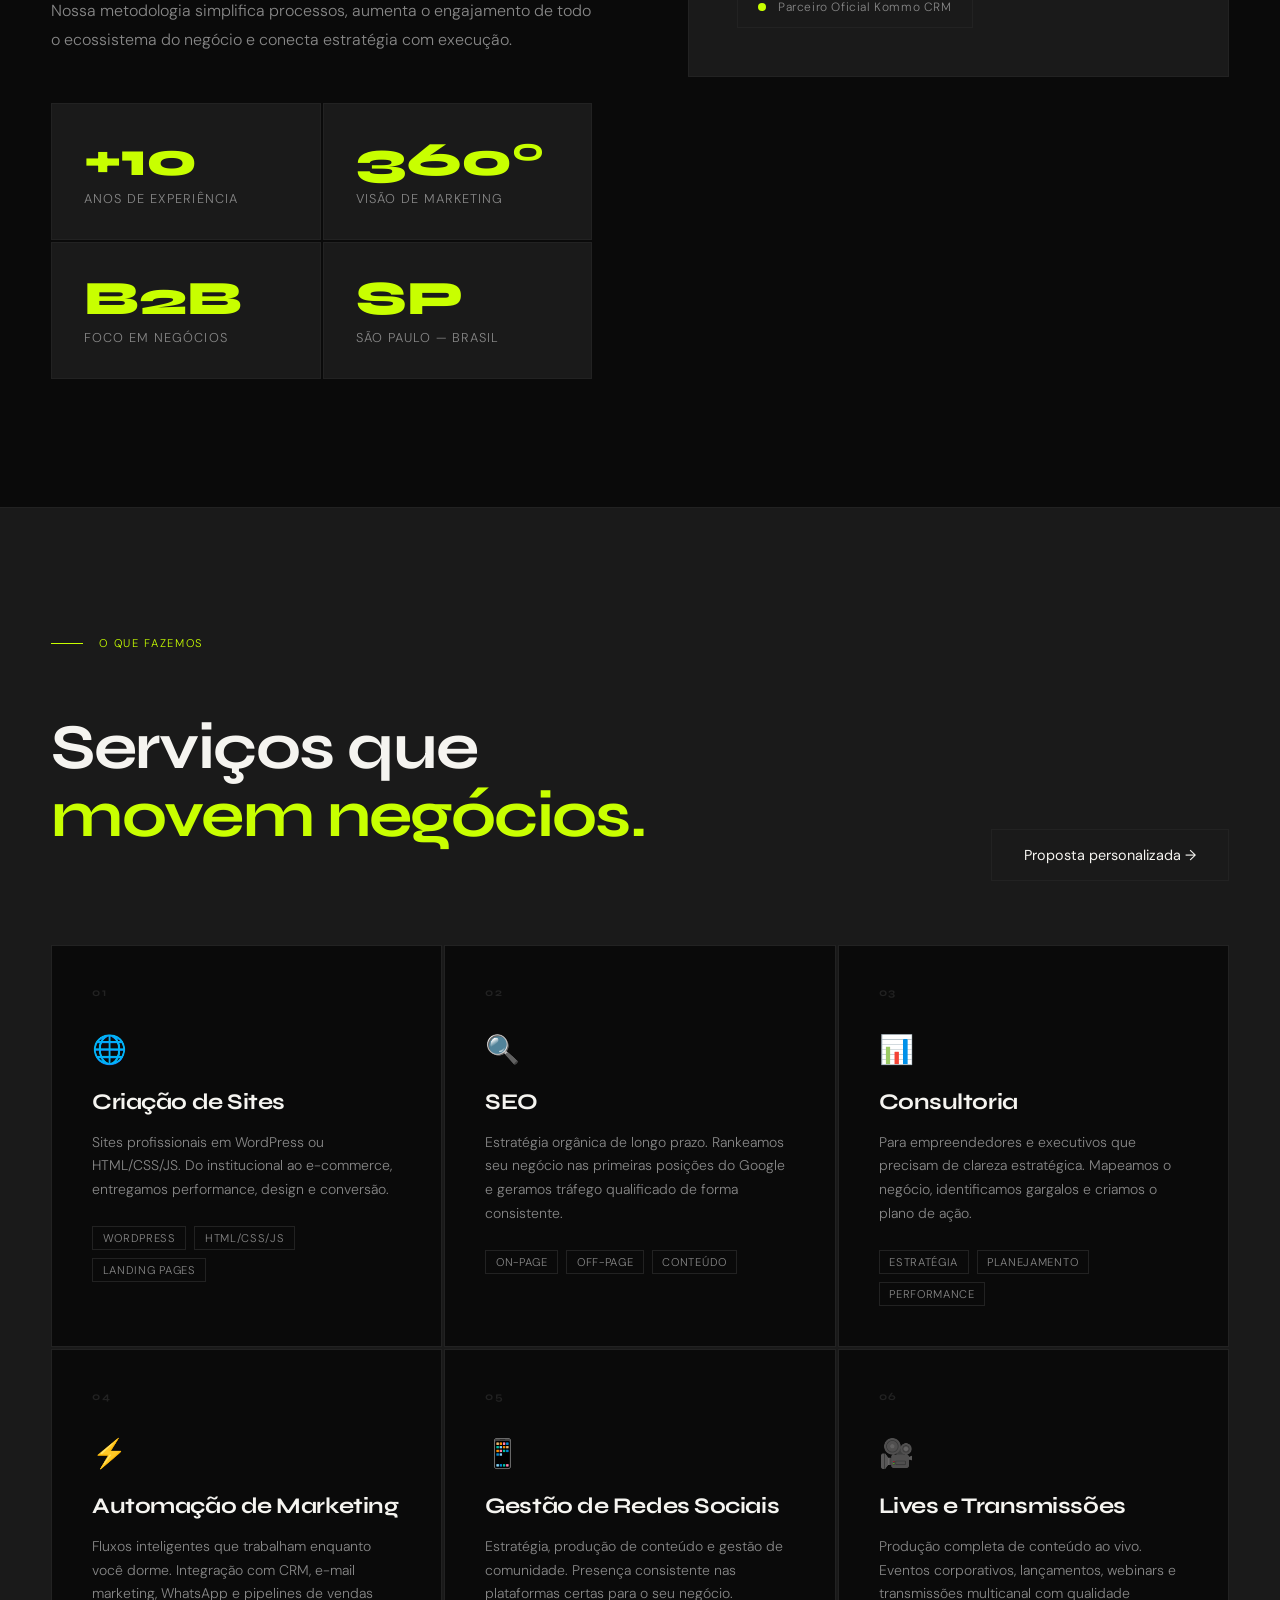
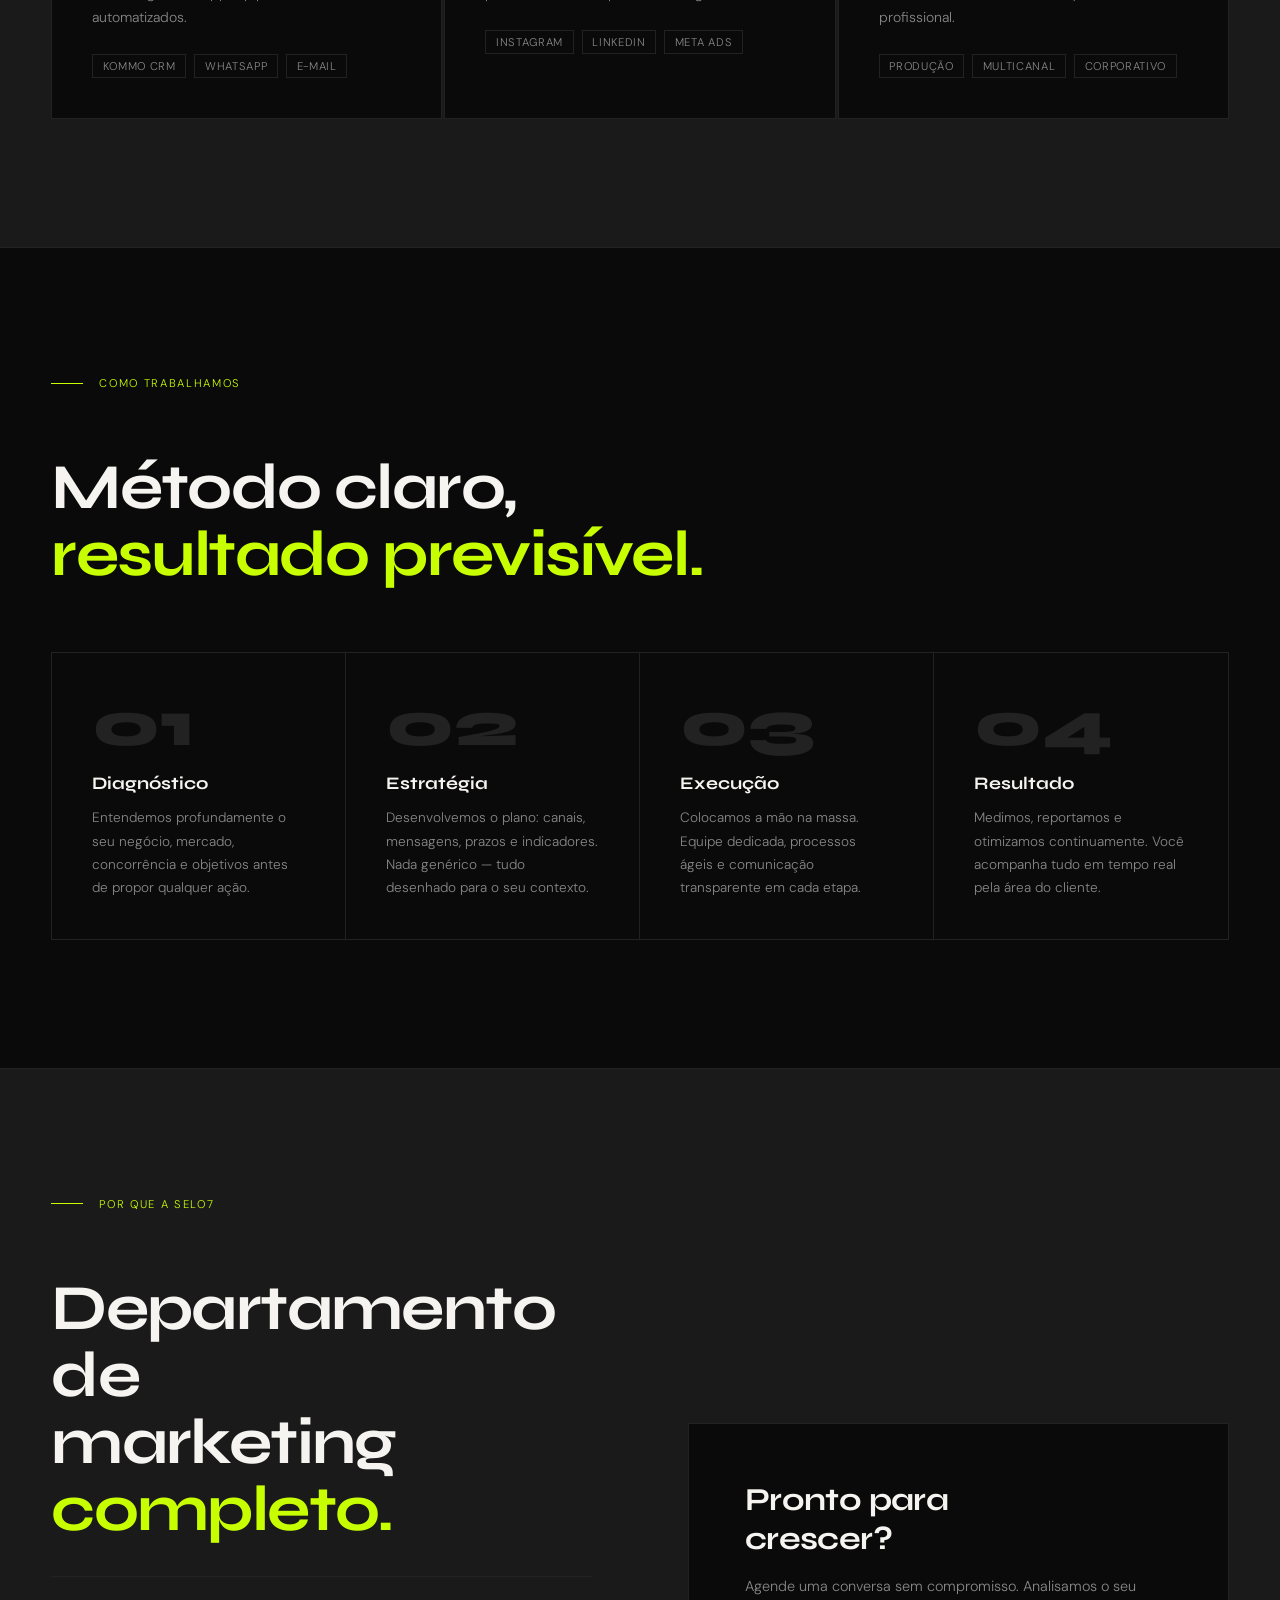
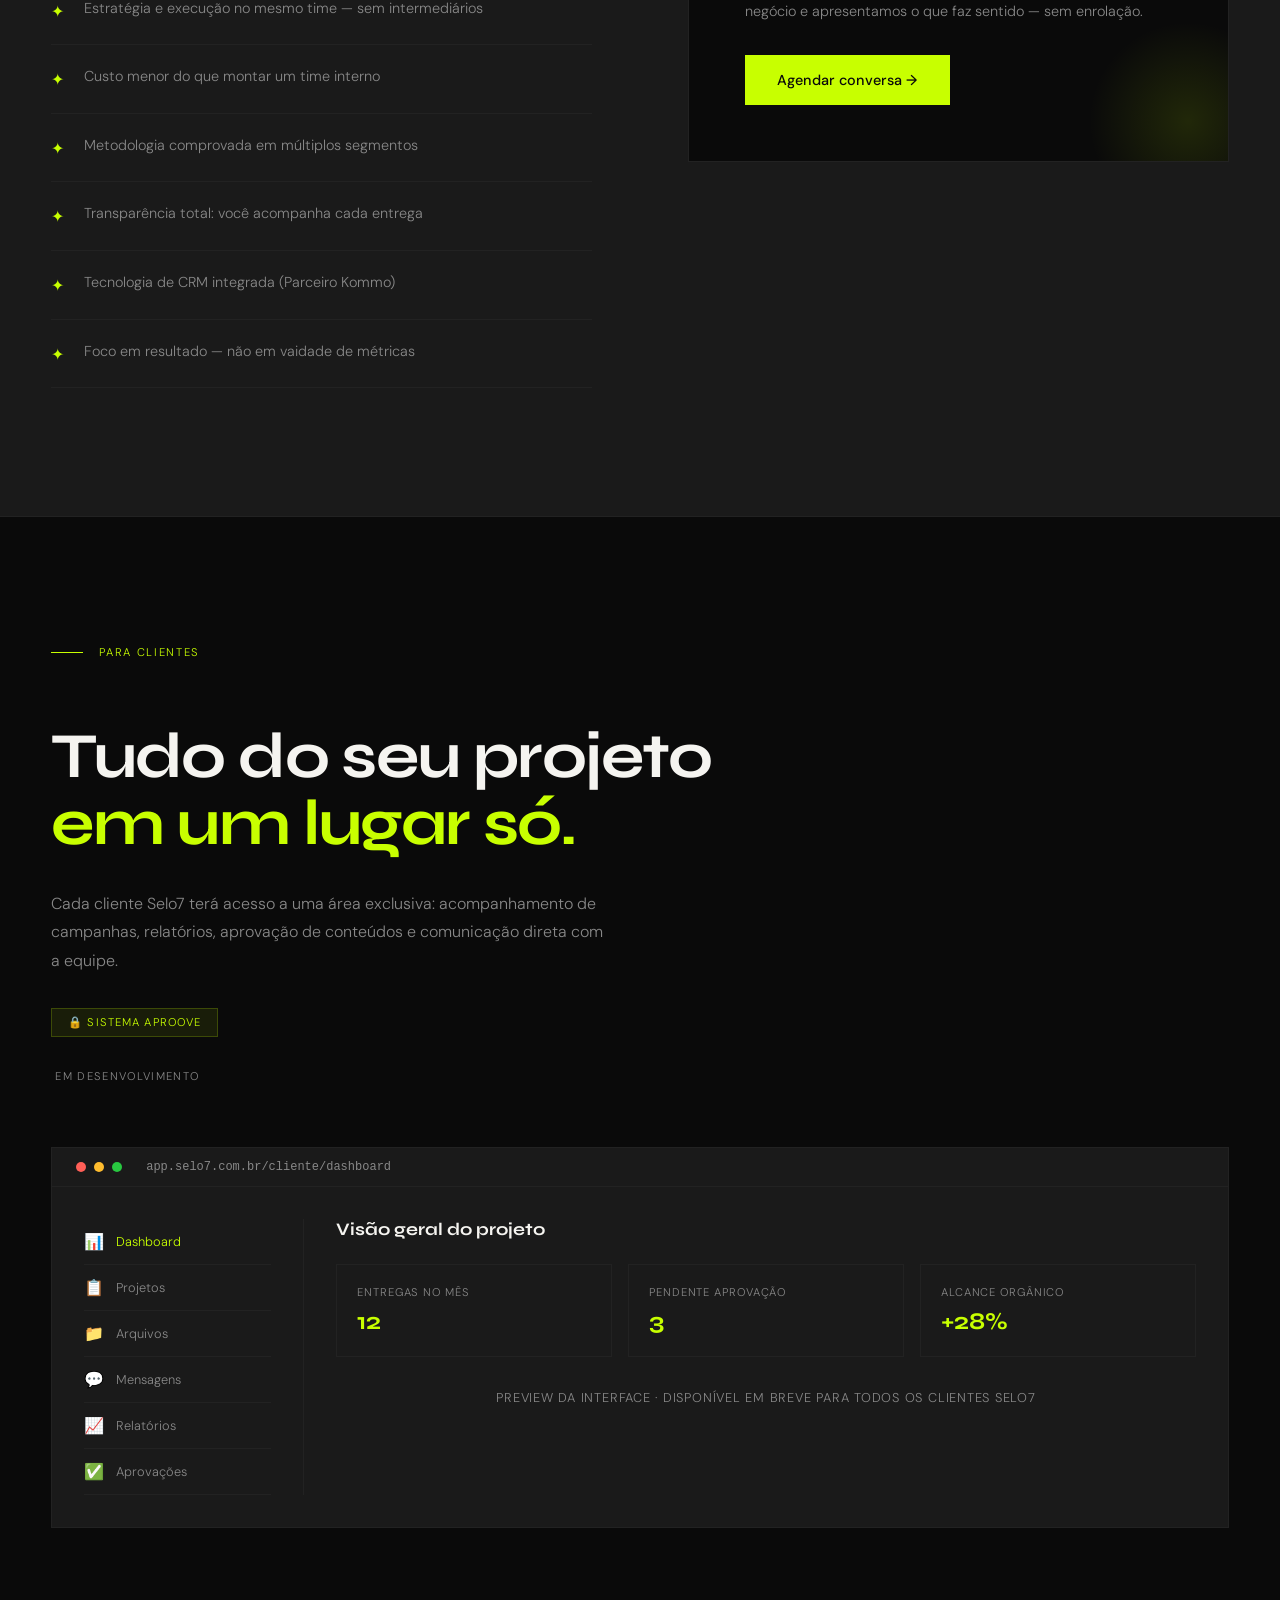
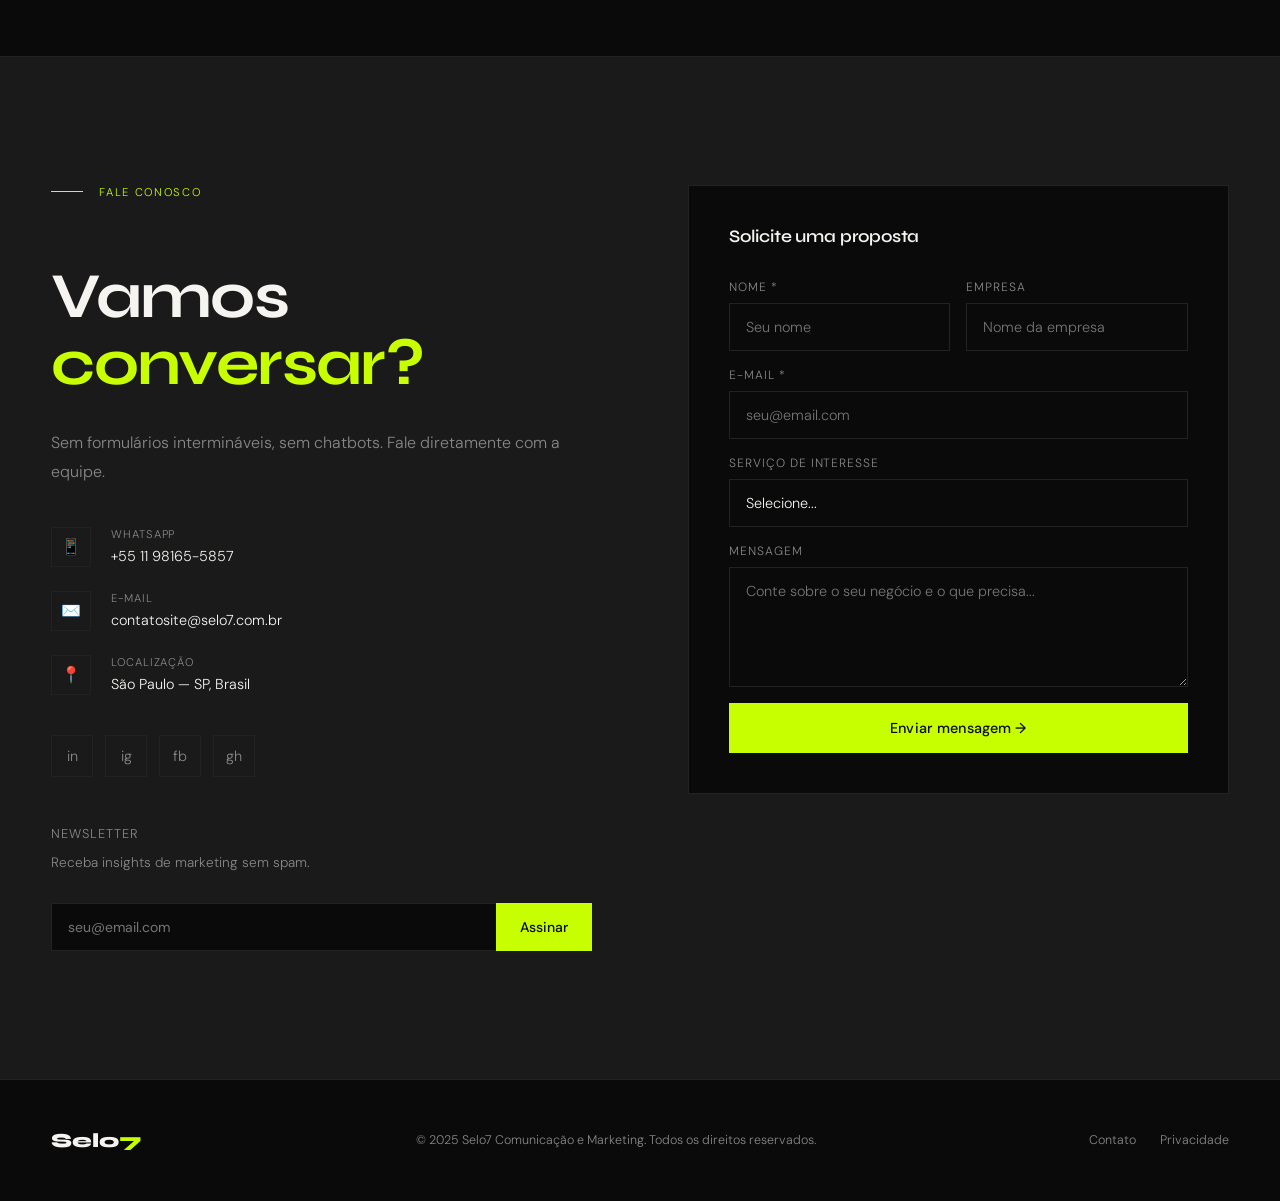
==== commit 485dc90a: "Add files via upload" ====
--- a/index.html
+++ b/index.html
@@ -1,224 +1,1439 @@
-
-<!DOCTYPE HTML>
-<html>
-	<head>
-		<title>Selo7 Consultoria e Marketing</title>
-		<meta charset="utf-8" />
-		<meta name="viewport" content="width=device-width, initial-scale=1, user-scalable=no" />
-		<meta name="google-adsense-account" content="ca-pub-7369755749903362">
-		<link rel="stylesheet" href="assets/css/main.css" />
-		<link rel="shortcut icon" type="imagex/png" href="images/ico.png">
-		<noscript><link rel="stylesheet" href="assets/css/noscript.css" /></noscript>
-		<script async src="https://pagead2.googlesyndication.com/pagead/js/adsbygoogle.js?client=ca-pub-7369755749903362"
-     crossorigin="anonymous"></script>
-	</head>
-	<body class="is-preload landing">
-		<div id="page-wrapper">
-
-			<!-- Header -->
-				<header id="header">
-					<h1 id="logo"><a href="index.html">Selo7</a></h1>
-					<nav id="nav">
-						<ul>
-							<li><a href="index.html">Home</a></li>
-							<li>
-								<a href="https://api.whatsapp.com/send?phone=5511981655857&text=Ol%C3%A1,%20acessei%20o%20site%20da%20Selo7%20e%20gostaria%20de%20mais%20informa%C3%A7%C3%B5es%20sobre%20o%20trabalho.%20">Sites</a>
-								<ul>
-									<li><a href="https://api.whatsapp.com/send?phone=5511981655857&text=Ol%C3%A1,%20acessei%20o%20site%20da%20Selo7%20e%20gostaria%20de%20mais%20informa%C3%A7%C3%B5es%20sobre%20o%20trabalho.%20">Wordpress</a></li>
-									<li><a href="https://api.whatsapp.com/send?phone=5511981655857&text=Ol%C3%A1,%20acessei%20o%20site%20da%20Selo7%20e%20gostaria%20de%20mais%20informa%C3%A7%C3%B5es%20sobre%20o%20trabalho.%20">HTML/CSS/JS</a></li>
-									<li><a href="https://api.whatsapp.com/send?phone=5511981655857&text=Ol%C3%A1,%20acessei%20o%20site%20da%20Selo7%20e%20gostaria%20de%20mais%20informa%C3%A7%C3%B5es%20sobre%20o%20trabalho.%20">Contato</a></li>
-									<li>
-										<a href="https://api.whatsapp.com/send?phone=5511981655857&text=Ol%C3%A1,%20acessei%20o%20site%20da%20Selo7%20e%20gostaria%20de%20mais%20informa%C3%A7%C3%B5es%20sobre%20o%20trabalho.%20">Serviços</a>
-										<ul>
-											<li><a href="https://api.whatsapp.com/send?phone=5511981655857&text=Ol%C3%A1,%20acessei%20o%20site%20da%20Selo7%20e%20gostaria%20de%20mais%20informa%C3%A7%C3%B5es%20sobre%20o%20trabalho.%20">Criação de sites</a></li>
-											<li><a href="https://api.whatsapp.com/send?phone=5511981655857&text=Ol%C3%A1,%20acessei%20o%20site%20da%20Selo7%20e%20gostaria%20de%20mais%20informa%C3%A7%C3%B5es%20sobre%20o%20trabalho.%20">Redes Sociais</a></li>
-											<li><a href="https://api.whatsapp.com/send?phone=5511981655857&text=Ol%C3%A1,%20acessei%20o%20site%20da%20Selo7%20e%20gostaria%20de%20mais%20informa%C3%A7%C3%B5es%20sobre%20o%20trabalho.%20">Lives e Transmissões</a></li>
-											<li><a href="https://api.whatsapp.com/send?phone=5511981655857&text=Ol%C3%A1,%20acessei%20o%20site%20da%20Selo7%20e%20gostaria%20de%20mais%20informa%C3%A7%C3%B5es%20sobre%20o%20trabalho.%20">Consultoria</a></li>
-										</ul>
-									</li>
-								</ul>
-							</li>
-							<li><a href="https://api.whatsapp.com/send?phone=5511981655857&text=Ol%C3%A1,%20acessei%20o%20site%20da%20Selo7%20e%20gostaria%20de%20mais%20informa%C3%A7%C3%B5es%20sobre%20o%20trabalho.%20">Serviços</a></li>
-							<li><a href="https://api.whatsapp.com/send?phone=5511981655857&text=Ol%C3%A1,%20acessei%20o%20site%20da%20Selo7%20e%20gostaria%20de%20mais%20informa%C3%A7%C3%B5es%20sobre%20o%20trabalho.%20" class="button primary">Contato</a></li>
-						</ul>
-					</nav>
-				</header>
-
-			<!-- Banner -->
-				<section id="banner">&nbsp; &nbsp; &nbsp;&nbsp;
-					<div class="content">
-						<header>
-							<h2>O futuro é aqui</h2>
-							<p>O bom conteúdo é a melhor <br />
-							ferramenta de vendas do mundo.</p>
-						</header>
-						<span class="image"><img src="images/pic01.png" alt="" /></span>
-					</div>
-					<a href="#one" class="goto-next scrolly">Mais</a>
-				</section>
-
-				<script async src="https://pagead2.googlesyndication.com/pagead/js/adsbygoogle.js?client=ca-pub-7369755749903362"
-				crossorigin="anonymous"></script>
-		   <!-- Quadrado -->
-		   <ins class="adsbygoogle"
-				style="display:block"
-				data-ad-client="ca-pub-7369755749903362"
-				data-ad-slot="7441169764"
-				data-ad-format="auto"
-				data-full-width-responsive="true"></ins>
-		   <script>
-				(adsbygoogle = window.adsbygoogle || []).push({});
-		   </script>
-			<!-- One -->
-				<section id="one" class="spotlight style1 bottom">
-					<span class="image fit main"><img src="images/pic02.jpg" alt="" /></span>
-					<div class="content">
-						<div class="container">
-							<div class="row">
-								<div class="col-4 col-12-medium">
-									<header>
-										<h2>Marketing é uma ciência</h2>
-										<p>Digital, Offline, 360º... qual é o ideal para a sua empresa?</p>
-									</header>
-								</div>
-								<div class="col-4 col-12-medium">
-									<p>O marketing digital é, basicamente, é o conjunto de atividades de divulgação online que tem o objetivo de atrair novas oportunidades de negócio, além do desenvolvimento e propagação de forma consistente de uma identidade de marca e suas propriedades de valor.</p>
-								</div>
-								<div class="col-4 col-12-medium">
-									<p>Além das teorias conhecidas sobre vendas e ferramentas de marketing tradicionais, na Selo 7 Consultoria, o conceito é bem claro e objetivo: melhorar a metodologia de trabalho, simplificar processos, aumentar o engajamento de todo o ecossistema do negócio para alavancar vendas.</p>
-								</div>
-							</div>
-						</div>
-					</div>
-					<a href="#two" class="goto-next scrolly">Mais</a>
-				</section>
-
-			<!-- Two -->
-				<section id="two" class="spotlight style2 right">
-					<span class="image fit main"><img src="images/pic03.jpg" alt="" /></span>
-					<div class="content">
-						<header>
-							<h2>Ter um site é <br />
-								só o começo</h2>
-							<p>O que mais podemos fazer por você e sua empresa?</p>
-						</header>
-						<p>Com a premissa de ajudar, foi criada, à partir da inquietação de quem por anos atuou no lado mais exigente do marketing, não só o digital, o cliente, a Selo 7 Consultoria., focada em negócios empreendedores, projetos disruptivos e para executivos de empresas de todos os portes que queiram se estruturar para melhorar a performance de suas equipes, com metodologias de trabalho mais eficazes, e o que mais interessa para a sustentabilidade de qualquer empresa, resultados comprovados.</p>
-						<ul class="actions">
-							<li><a href="https://api.whatsapp.com/send?phone=5511981655857&text=Ol%C3%A1,%20acessei%20o%20site%20da%20Selo7%20e%20gostaria%20de%20mais%20informa%C3%A7%C3%B5es%20sobre%20o%20trabalho.%20" class="button">Quero saber mais</a></li>
-						</ul>
-					</div>
-					<a href="#three" class="goto-next scrolly">Next</a>
-				</section>
-
-			<!-- Three -->
-				<section id="three" class="spotlight style3 left">
-					<span class="image fit main bottom"><img src="images/pic04.jpg" alt="" /></span>
-					<div class="content">
-						<header>
-							<h2>Sua empresa precisa de um departamento de Marketing?</h2>
-							<p>Sabe o quanto pode economizar tendo uma agência cuidando de todo o planejamento e operação de marketing para a sua empresa?</p>
-						</header>
-						<p></p>
-						<ul class="actions">
-							<li><a href="https://api.whatsapp.com/send?phone=5511981655857&text=Ol%C3%A1,%20acessei%20o%20site%20da%20Selo7%20e%20gostaria%20de%20mais%20informa%C3%A7%C3%B5es%20sobre%20o%20trabalho.%20" class="button">Quero saber mais</a></li>
-						</ul>
-					</div>
-					<a href="#four" class="goto-next scrolly">Mais</a>
-				</section>
-
-			<!-- Four -->
-				<section id="four" class="wrapper style1 special fade-up">
-					<div class="container">
-						<header class="major">
-							<h2>Como podemos ajudar a sua empresa:</h2>
-							<p>Conheça os nossos serviços</p>
-						</header>
-						<div class="box alt">
-							<div class="row gtr-uniform">
-								<section class="col-4 col-6-medium col-12-xsmall">
-									<span class="icon solid alt major fa-chart-area"></span>
-									<h3>Criação de sites</h3>
-									<p></p>
-								</section>
-								<section class="col-4 col-6-medium col-12-xsmall">
-									<span class="icon solid alt major fa-comment"></span>
-									<h3>SEO</h3>
-									<p></p>
-								</section>
-								<section class="col-4 col-6-medium col-12-xsmall">
-									<span class="icon solid alt major fa-flask"></span>
-									<h3>Consultoria</h3>
-									<p></p>
-								</section>
-								<section class="col-4 col-6-medium col-12-xsmall">
-									<span class="icon solid alt major fa-paper-plane"></span>
-									<h3>Automação</h3>
-									<p></p>
-								</section>
-								<section class="col-4 col-6-medium col-12-xsmall">
-									<span class="icon solid alt major fa-file"></span>
-									<h3>Gestão de time</h3>
-									<p></p>
-								</section>
-								<section class="col-4 col-6-medium col-12-xsmall">
-									<span class="icon solid alt major fa-lock"></span>
-									<h3>Segurança de dados</h3>
-									<p></p>
-								</section>
-							</div>
-						</div>
-						<footer class="major">
-							<ul class="actions special">
-								<li><a href="https://api.whatsapp.com/send?phone=5511981655857&text=Ol%C3%A1,%20acessei%20o%20site%20da%20Selo7%20e%20gostaria%20de%20mais%20informa%C3%A7%C3%B5es%20sobre%20o%20trabalho.%20" class="button">Vamos conversar?</a></li>
-							</ul>
-						</footer>
-					</div>
-				</section>
-
-			<!-- Five -->
-				<section id="five" class="wrapper style2 special fade">
-					<div class="container">
-						<header>
-							<h2>Assine a nossa newsletter</h2>
-							<p>Fique por dentro do que está acontecendo no mercado</p>
-						</header>
-						<form method="post" action="#" class="cta">
-							<div class="row gtr-uniform gtr-50">
-								<div class="col-8 col-12-xsmall"><input type="email" name="email" id="email" placeholder="Seu melhor e-mail" /></div>
-								<div class="col-4 col-12-xsmall"><input type="submit" value="Assinar" class="fit primary" /></div>
-							</div>
-						</form>
-					</div>
-				</section>
-
-			<!-- Footer -->
-				<footer id="footer">
-					<p>Parceiro Oficial</p>
-					<a href="https://www.kommo.com/br/" target="_blank"><img src="/images/Badge_light.png"></a>
-					<p>11 98165-5857 | São Paulo | SP </p>
-					<ul class="icons">
-						<li><a href="https://www.linkedin.com/company/selo7" class="icon brands alt fa-linkedin-in" target="_blank"><span class="label">LinkedIn</span></a></li>
-						<li><a href="https://www.facebook.com/selo7consultoria" class="icon brands alt fa-facebook-f" target="_blank"><span class="label">Facebook</span></a></li>
-						<li><a href="https://www.instagram.com/selo7consultoria/" class="icon brands alt fa-instagram" target="_blank"><span class="label">Instagram</span></a></li>
-						<li><a href="https://github.com/brunomassa01/selo7" class="icon brands alt fa-github" target="_blank"><span class="label">GitHub</span></a></li>
-						<li><a href="mailto:contatosite@selo7.com.br" class="icon solid alt fa-envelope" target="_blank"><span class="label">Email</span></a></li>
-					</ul>
-					<ul class="copyright">
-						<li>&copy; Todos os Direitos reservados.</li><li>Design: Selo7 | Tema: HTML5 UP</li>
-					</ul>
-				</footer>
-
-		</div>
-
-		<!-- Scripts -->
-			<script src="assets/js/jquery.min.js"></script>
-			<script src="assets/js/jquery.scrolly.min.js"></script>
-			<script src="assets/js/jquery.dropotron.min.js"></script>
-			<script src="assets/js/jquery.scrollex.min.js"></script>
-			<script src="assets/js/browser.min.js"></script>
-			<script src="assets/js/breakpoints.min.js"></script>
-			<script src="assets/js/util.js"></script>
-			<script src="assets/js/main.js"></script>
-
-	</body>
-</html>
+<!DOCTYPE HTML>
+<html lang="pt-BR">
+<head>
+  <meta charset="utf-8" />
+  <meta name="viewport" content="width=device-width, initial-scale=1" />
+  <title>Selo7 — Agência de Marketing e Comunicação</title>
+  <meta name="description" content="Agência de marketing estratégico. Criação de sites, SEO, consultoria, automação e gestão de marketing para empresas de todos os portes." />
+  <link rel="preconnect" href="https://fonts.googleapis.com">
+  <link rel="preconnect" href="https://fonts.gstatic.com" crossorigin>
+  <link href="https://fonts.googleapis.com/css2?family=Syne:wght@400;500;600;700;800&family=DM+Sans:ital,opsz,wght@0,9..40,300;0,9..40,400;0,9..40,500;1,9..40,300&display=swap" rel="stylesheet">
+  <style>
+    :root {
+      --black: #0a0a0a;
+      --white: #f5f4f0;
+      --accent: #c8ff00;
+      --gray-dark: #1a1a1a;
+      --gray-mid: #333;
+      --gray-light: #888;
+      --gray-border: #222;
+      --font-display: 'Syne', sans-serif;
+      --font-body: 'DM Sans', sans-serif;
+    }
+
+    *, *::before, *::after { box-sizing: border-box; margin: 0; padding: 0; }
+
+    html { scroll-behavior: smooth; }
+
+    body {
+      background: var(--black);
+      color: var(--white);
+      font-family: var(--font-body);
+      font-weight: 300;
+      overflow-x: hidden;
+    }
+
+    /* ─── NOISE OVERLAY ─── */
+    body::before {
+      content: '';
+      position: fixed;
+      inset: 0;
+      background-image: url("data:image/svg+xml,%3Csvg viewBox='0 0 256 256' xmlns='http://www.w3.org/2000/svg'%3E%3Cfilter id='noise'%3E%3CfeTurbulence type='fractalNoise' baseFrequency='0.9' numOctaves='4' stitchTiles='stitch'/%3E%3C/filter%3E%3Crect width='100%25' height='100%25' filter='url(%23noise)' opacity='0.04'/%3E%3C/svg%3E");
+      pointer-events: none;
+      z-index: 9999;
+      opacity: 0.4;
+    }
+
+    /* ─── NAV ─── */
+    nav {
+      position: fixed;
+      top: 0;
+      left: 0;
+      right: 0;
+      z-index: 100;
+      display: flex;
+      justify-content: space-between;
+      align-items: center;
+      padding: 1.5rem 4vw;
+      border-bottom: 1px solid transparent;
+      transition: border-color 0.3s, background 0.3s;
+    }
+    nav.scrolled {
+      border-color: var(--gray-border);
+      background: rgba(10,10,10,0.92);
+      backdrop-filter: blur(12px);
+    }
+    .nav-logo {
+      font-family: var(--font-display);
+      font-weight: 800;
+      font-size: 1.5rem;
+      color: var(--white);
+      text-decoration: none;
+      letter-spacing: -0.02em;
+    }
+    .nav-logo span { color: var(--accent); }
+    .nav-links {
+      display: flex;
+      gap: 2.5rem;
+      list-style: none;
+      align-items: center;
+    }
+    .nav-links a {
+      color: var(--gray-light);
+      text-decoration: none;
+      font-size: 0.875rem;
+      font-weight: 400;
+      letter-spacing: 0.02em;
+      transition: color 0.2s;
+    }
+    .nav-links a:hover { color: var(--white); }
+    .nav-cta {
+      background: var(--accent) !important;
+      color: var(--black) !important;
+      padding: 0.6rem 1.4rem;
+      border-radius: 2px;
+      font-weight: 500 !important;
+      font-size: 0.85rem !important;
+      transition: opacity 0.2s !important;
+    }
+    .nav-cta:hover { opacity: 0.85; }
+
+    /* hamburger */
+    .nav-hamburger {
+      display: none;
+      flex-direction: column;
+      gap: 5px;
+      cursor: pointer;
+      background: none;
+      border: none;
+      padding: 4px;
+    }
+    .nav-hamburger span {
+      display: block;
+      width: 24px;
+      height: 1.5px;
+      background: var(--white);
+      transition: transform 0.3s;
+    }
+
+    /* ─── HERO ─── */
+    #hero {
+      min-height: 100vh;
+      display: flex;
+      align-items: flex-end;
+      padding: 0 4vw 8vh;
+      position: relative;
+      overflow: hidden;
+    }
+    .hero-grid-bg {
+      position: absolute;
+      inset: 0;
+      background-image:
+        linear-gradient(rgba(200,255,0,0.04) 1px, transparent 1px),
+        linear-gradient(90deg, rgba(200,255,0,0.04) 1px, transparent 1px);
+      background-size: 80px 80px;
+      mask-image: radial-gradient(ellipse at 60% 40%, black 30%, transparent 70%);
+    }
+    .hero-accent-circle {
+      position: absolute;
+      width: 600px;
+      height: 600px;
+      border-radius: 50%;
+      background: radial-gradient(circle, rgba(200,255,0,0.08) 0%, transparent 70%);
+      top: -100px;
+      right: -100px;
+      pointer-events: none;
+    }
+    .hero-content {
+      position: relative;
+      z-index: 2;
+      max-width: 1400px;
+      width: 100%;
+    }
+    .hero-tag {
+      display: inline-flex;
+      align-items: center;
+      gap: 0.5rem;
+      font-size: 0.75rem;
+      letter-spacing: 0.15em;
+      text-transform: uppercase;
+      color: var(--accent);
+      margin-bottom: 2rem;
+      opacity: 0;
+      animation: fadeUp 0.8s 0.2s forwards;
+    }
+    .hero-tag::before {
+      content: '';
+      display: block;
+      width: 24px;
+      height: 1px;
+      background: var(--accent);
+    }
+    h1 {
+      font-family: var(--font-display);
+      font-size: clamp(3.5rem, 9vw, 9rem);
+      font-weight: 800;
+      line-height: 0.92;
+      letter-spacing: -0.03em;
+      margin-bottom: 3rem;
+      opacity: 0;
+      animation: fadeUp 0.9s 0.35s forwards;
+    }
+    h1 em {
+      font-style: normal;
+      color: var(--accent);
+    }
+    .hero-bottom {
+      display: flex;
+      justify-content: space-between;
+      align-items: flex-end;
+      gap: 2rem;
+      opacity: 0;
+      animation: fadeUp 0.8s 0.55s forwards;
+    }
+    .hero-desc {
+      max-width: 420px;
+      font-size: 1rem;
+      line-height: 1.7;
+      color: var(--gray-light);
+    }
+    .hero-actions {
+      display: flex;
+      gap: 1rem;
+      flex-shrink: 0;
+    }
+    .btn-primary {
+      display: inline-flex;
+      align-items: center;
+      gap: 0.5rem;
+      background: var(--accent);
+      color: var(--black);
+      padding: 1rem 2rem;
+      font-family: var(--font-body);
+      font-weight: 500;
+      font-size: 0.9rem;
+      border: none;
+      cursor: pointer;
+      text-decoration: none;
+      transition: opacity 0.2s, transform 0.2s;
+      letter-spacing: 0.01em;
+    }
+    .btn-primary:hover { opacity: 0.88; transform: translateY(-1px); }
+    .btn-outline {
+      display: inline-flex;
+      align-items: center;
+      gap: 0.5rem;
+      border: 1px solid var(--gray-border);
+      color: var(--white);
+      padding: 1rem 2rem;
+      font-family: var(--font-body);
+      font-weight: 400;
+      font-size: 0.9rem;
+      text-decoration: none;
+      transition: border-color 0.2s, transform 0.2s;
+    }
+    .btn-outline:hover { border-color: var(--white); transform: translateY(-1px); }
+    .hero-scroll {
+      position: absolute;
+      bottom: 3rem;
+      right: 4vw;
+      display: flex;
+      flex-direction: column;
+      align-items: center;
+      gap: 0.75rem;
+      font-size: 0.7rem;
+      letter-spacing: 0.12em;
+      text-transform: uppercase;
+      color: var(--gray-light);
+      opacity: 0;
+      animation: fadeIn 1s 1s forwards;
+    }
+    .scroll-line {
+      width: 1px;
+      height: 60px;
+      background: linear-gradient(to bottom, var(--gray-border), transparent);
+      animation: scrollPulse 2s infinite;
+    }
+
+    /* ─── MARQUEE ─── */
+    .marquee-section {
+      border-top: 1px solid var(--gray-border);
+      border-bottom: 1px solid var(--gray-border);
+      padding: 1.25rem 0;
+      overflow: hidden;
+      background: var(--gray-dark);
+    }
+    .marquee-track {
+      display: flex;
+      gap: 4rem;
+      animation: marquee 20s linear infinite;
+      white-space: nowrap;
+    }
+    .marquee-item {
+      font-family: var(--font-display);
+      font-size: 0.8rem;
+      font-weight: 600;
+      letter-spacing: 0.12em;
+      text-transform: uppercase;
+      color: var(--gray-light);
+      flex-shrink: 0;
+      display: flex;
+      align-items: center;
+      gap: 1.5rem;
+    }
+    .marquee-item::after {
+      content: '✦';
+      color: var(--accent);
+      font-size: 0.6rem;
+    }
+
+    /* ─── SECTIONS COMMON ─── */
+    section { padding: 8rem 4vw; }
+    .section-label {
+      display: flex;
+      align-items: center;
+      gap: 1rem;
+      font-size: 0.7rem;
+      letter-spacing: 0.15em;
+      text-transform: uppercase;
+      color: var(--accent);
+      margin-bottom: 4rem;
+    }
+    .section-label::before {
+      content: '';
+      display: block;
+      width: 32px;
+      height: 1px;
+      background: var(--accent);
+    }
+    .section-title {
+      font-family: var(--font-display);
+      font-size: clamp(2.5rem, 5vw, 4.5rem);
+      font-weight: 700;
+      line-height: 1.05;
+      letter-spacing: -0.025em;
+      margin-bottom: 2rem;
+    }
+    .section-title em {
+      font-style: normal;
+      color: var(--accent);
+    }
+    .section-body {
+      font-size: 1rem;
+      line-height: 1.8;
+      color: var(--gray-light);
+      max-width: 560px;
+    }
+
+    /* ─── ABOUT ─── */
+    #sobre {
+      border-top: 1px solid var(--gray-border);
+    }
+    .about-grid {
+      display: grid;
+      grid-template-columns: 1fr 1fr;
+      gap: 6rem;
+      align-items: center;
+      max-width: 1400px;
+      margin: 0 auto;
+    }
+    .about-stats {
+      display: grid;
+      grid-template-columns: 1fr 1fr;
+      gap: 2px;
+      margin-top: 3rem;
+    }
+    .stat-box {
+      background: var(--gray-dark);
+      padding: 2rem;
+      border: 1px solid var(--gray-border);
+    }
+    .stat-number {
+      font-family: var(--font-display);
+      font-size: 3rem;
+      font-weight: 800;
+      color: var(--accent);
+      line-height: 1;
+      margin-bottom: 0.4rem;
+    }
+    .stat-label {
+      font-size: 0.8rem;
+      color: var(--gray-light);
+      text-transform: uppercase;
+      letter-spacing: 0.08em;
+    }
+    .about-visual {
+      position: relative;
+    }
+    .about-card {
+      background: var(--gray-dark);
+      border: 1px solid var(--gray-border);
+      padding: 3rem;
+      position: relative;
+    }
+    .about-card::before {
+      content: '';
+      position: absolute;
+      top: 0;
+      left: 0;
+      right: 0;
+      height: 2px;
+      background: var(--accent);
+    }
+    .about-card-quote {
+      font-family: var(--font-display);
+      font-size: 1.5rem;
+      font-weight: 600;
+      line-height: 1.4;
+      letter-spacing: -0.02em;
+      margin-bottom: 2rem;
+    }
+    .about-card-author {
+      font-size: 0.8rem;
+      color: var(--gray-light);
+      letter-spacing: 0.05em;
+      text-transform: uppercase;
+    }
+    .kommo-badge {
+      margin-top: 2rem;
+      display: inline-flex;
+      align-items: center;
+      gap: 0.75rem;
+      padding: 0.75rem 1.25rem;
+      border: 1px solid var(--gray-border);
+      font-size: 0.75rem;
+      color: var(--gray-light);
+      letter-spacing: 0.05em;
+    }
+    .kommo-dot {
+      width: 8px;
+      height: 8px;
+      border-radius: 50%;
+      background: var(--accent);
+    }
+
+    /* ─── SERVIÇOS ─── */
+    #servicos {
+      border-top: 1px solid var(--gray-border);
+      background: var(--gray-dark);
+    }
+    .services-header {
+      display: flex;
+      justify-content: space-between;
+      align-items: flex-end;
+      margin-bottom: 4rem;
+      max-width: 1400px;
+      margin-left: auto;
+      margin-right: auto;
+    }
+    .services-grid {
+      display: grid;
+      grid-template-columns: repeat(3, 1fr);
+      gap: 2px;
+      max-width: 1400px;
+      margin: 0 auto;
+    }
+    .service-card {
+      background: var(--black);
+      border: 1px solid var(--gray-border);
+      padding: 2.5rem;
+      cursor: default;
+      transition: background 0.3s;
+      position: relative;
+      overflow: hidden;
+    }
+    .service-card:hover {
+      background: var(--gray-dark);
+    }
+    .service-card:hover .service-number { color: var(--accent); }
+    .service-number {
+      font-family: var(--font-display);
+      font-size: 0.7rem;
+      font-weight: 700;
+      letter-spacing: 0.15em;
+      color: var(--gray-border);
+      margin-bottom: 2rem;
+      transition: color 0.3s;
+    }
+    .service-icon {
+      font-size: 1.75rem;
+      margin-bottom: 1.25rem;
+    }
+    .service-title {
+      font-family: var(--font-display);
+      font-size: 1.4rem;
+      font-weight: 700;
+      letter-spacing: -0.02em;
+      margin-bottom: 1rem;
+    }
+    .service-desc {
+      font-size: 0.875rem;
+      line-height: 1.7;
+      color: var(--gray-light);
+    }
+    .service-tags {
+      display: flex;
+      flex-wrap: wrap;
+      gap: 0.5rem;
+      margin-top: 1.5rem;
+    }
+    .tag {
+      font-size: 0.7rem;
+      letter-spacing: 0.06em;
+      text-transform: uppercase;
+      border: 1px solid var(--gray-border);
+      padding: 0.25rem 0.6rem;
+      color: var(--gray-light);
+    }
+
+    /* ─── COMO FUNCIONA ─── */
+    #processo {
+      border-top: 1px solid var(--gray-border);
+    }
+    .process-grid {
+      display: grid;
+      grid-template-columns: repeat(4, 1fr);
+      gap: 0;
+      max-width: 1400px;
+      margin: 4rem auto 0;
+      border: 1px solid var(--gray-border);
+    }
+    .process-step {
+      padding: 2.5rem;
+      border-right: 1px solid var(--gray-border);
+      position: relative;
+    }
+    .process-step:last-child { border-right: none; }
+    .process-step-num {
+      font-family: var(--font-display);
+      font-size: 4rem;
+      font-weight: 800;
+      color: var(--gray-border);
+      line-height: 1;
+      margin-bottom: 1rem;
+    }
+    .process-step-title {
+      font-family: var(--font-display);
+      font-size: 1.1rem;
+      font-weight: 700;
+      margin-bottom: 0.75rem;
+    }
+    .process-step-desc {
+      font-size: 0.85rem;
+      line-height: 1.7;
+      color: var(--gray-light);
+    }
+
+    /* ─── CLIENTES / PORTFÓLIO CTA ─── */
+    #resultados {
+      border-top: 1px solid var(--gray-border);
+      background: var(--gray-dark);
+    }
+    .results-inner {
+      max-width: 1400px;
+      margin: 0 auto;
+      display: grid;
+      grid-template-columns: 1fr 1fr;
+      gap: 6rem;
+      align-items: center;
+    }
+    .results-list {
+      list-style: none;
+      margin-top: 2rem;
+    }
+    .results-list li {
+      display: flex;
+      align-items: flex-start;
+      gap: 1.25rem;
+      padding: 1.25rem 0;
+      border-bottom: 1px solid var(--gray-border);
+      font-size: 0.9rem;
+      line-height: 1.6;
+      color: var(--gray-light);
+    }
+    .results-list li:first-child { border-top: 1px solid var(--gray-border); }
+    .check {
+      color: var(--accent);
+      font-size: 1rem;
+      flex-shrink: 0;
+      margin-top: 2px;
+    }
+    .cta-block {
+      background: var(--black);
+      border: 1px solid var(--gray-border);
+      padding: 3.5rem;
+      position: relative;
+      overflow: hidden;
+    }
+    .cta-block::after {
+      content: '';
+      position: absolute;
+      bottom: -60px;
+      right: -60px;
+      width: 200px;
+      height: 200px;
+      border-radius: 50%;
+      background: radial-gradient(circle, rgba(200,255,0,0.12) 0%, transparent 70%);
+      pointer-events: none;
+    }
+    .cta-block h3 {
+      font-family: var(--font-display);
+      font-size: 2rem;
+      font-weight: 700;
+      letter-spacing: -0.02em;
+      margin-bottom: 1rem;
+    }
+    .cta-block p {
+      font-size: 0.9rem;
+      line-height: 1.7;
+      color: var(--gray-light);
+      margin-bottom: 2rem;
+    }
+
+    /* ─── ÁREA DO CLIENTE ─── */
+    #area-cliente {
+      border-top: 1px solid var(--gray-border);
+    }
+    .client-area-inner {
+      max-width: 1400px;
+      margin: 0 auto;
+    }
+    .client-panel-preview {
+      margin-top: 4rem;
+      border: 1px solid var(--gray-border);
+      overflow: hidden;
+    }
+    .client-panel-bar {
+      background: var(--gray-dark);
+      padding: 0.75rem 1.5rem;
+      display: flex;
+      align-items: center;
+      gap: 0.5rem;
+      border-bottom: 1px solid var(--gray-border);
+    }
+    .dot { width: 10px; height: 10px; border-radius: 50%; background: var(--gray-border); }
+    .dot.red { background: #ff5f57; }
+    .dot.yellow { background: #febc2e; }
+    .dot.green { background: #28c840; }
+    .client-panel-url {
+      margin-left: 1rem;
+      font-size: 0.75rem;
+      color: var(--gray-light);
+      font-family: monospace;
+    }
+    .client-panel-body {
+      background: var(--gray-dark);
+      padding: 2rem;
+      display: grid;
+      grid-template-columns: 220px 1fr;
+      gap: 0;
+      min-height: 300px;
+    }
+    .client-sidebar {
+      border-right: 1px solid var(--gray-border);
+      padding-right: 2rem;
+    }
+    .client-sidebar-item {
+      display: flex;
+      align-items: center;
+      gap: 0.75rem;
+      padding: 0.75rem 0;
+      font-size: 0.8rem;
+      color: var(--gray-light);
+      border-bottom: 1px solid var(--gray-border);
+      cursor: default;
+    }
+    .client-sidebar-item.active { color: var(--accent); }
+    .client-sidebar-icon { font-size: 1rem; }
+    .client-main-area {
+      padding-left: 2rem;
+    }
+    .client-main-title {
+      font-family: var(--font-display);
+      font-size: 1.1rem;
+      font-weight: 700;
+      margin-bottom: 1.5rem;
+      color: var(--white);
+    }
+    .client-cards {
+      display: grid;
+      grid-template-columns: repeat(3, 1fr);
+      gap: 1rem;
+    }
+    .client-card {
+      border: 1px solid var(--gray-border);
+      padding: 1.25rem;
+    }
+    .client-card-label {
+      font-size: 0.7rem;
+      text-transform: uppercase;
+      letter-spacing: 0.08em;
+      color: var(--gray-light);
+      margin-bottom: 0.5rem;
+    }
+    .client-card-value {
+      font-family: var(--font-display);
+      font-size: 1.5rem;
+      font-weight: 700;
+      color: var(--accent);
+    }
+    .client-panel-coming {
+      text-align: center;
+      padding: 2rem;
+      color: var(--gray-light);
+      font-size: 0.8rem;
+      letter-spacing: 0.06em;
+      text-transform: uppercase;
+    }
+    .coming-badge {
+      display: inline-flex;
+      align-items: center;
+      gap: 0.5rem;
+      background: rgba(200,255,0,0.08);
+      border: 1px solid rgba(200,255,0,0.2);
+      color: var(--accent);
+      padding: 0.4rem 1rem;
+      font-size: 0.7rem;
+      letter-spacing: 0.1em;
+      text-transform: uppercase;
+      margin-bottom: 1.5rem;
+    }
+
+    /* ─── CONTATO ─── */
+    #contato {
+      border-top: 1px solid var(--gray-border);
+      background: var(--gray-dark);
+    }
+    .contact-inner {
+      max-width: 1400px;
+      margin: 0 auto;
+      display: grid;
+      grid-template-columns: 1fr 1fr;
+      gap: 6rem;
+    }
+    .contact-info-list {
+      margin-top: 2.5rem;
+      display: flex;
+      flex-direction: column;
+      gap: 1.5rem;
+    }
+    .contact-info-item {
+      display: flex;
+      align-items: flex-start;
+      gap: 1.25rem;
+    }
+    .contact-info-icon {
+      width: 40px;
+      height: 40px;
+      border: 1px solid var(--gray-border);
+      display: flex;
+      align-items: center;
+      justify-content: center;
+      font-size: 1rem;
+      flex-shrink: 0;
+    }
+    .contact-info-content a {
+      color: var(--white);
+      text-decoration: none;
+      font-size: 0.9rem;
+    }
+    .contact-info-content a:hover { color: var(--accent); }
+    .contact-info-label {
+      font-size: 0.7rem;
+      text-transform: uppercase;
+      letter-spacing: 0.08em;
+      color: var(--gray-light);
+      margin-bottom: 0.25rem;
+    }
+    .social-links {
+      display: flex;
+      gap: 0.75rem;
+      margin-top: 2.5rem;
+    }
+    .social-link {
+      width: 42px;
+      height: 42px;
+      border: 1px solid var(--gray-border);
+      display: flex;
+      align-items: center;
+      justify-content: center;
+      text-decoration: none;
+      color: var(--gray-light);
+      font-size: 0.9rem;
+      transition: border-color 0.2s, color 0.2s, background 0.2s;
+    }
+    .social-link:hover {
+      border-color: var(--accent);
+      color: var(--black);
+      background: var(--accent);
+    }
+    .contact-form {
+      display: flex;
+      flex-direction: column;
+      gap: 1rem;
+    }
+    .form-group {
+      display: flex;
+      flex-direction: column;
+      gap: 0.5rem;
+    }
+    .form-group label {
+      font-size: 0.75rem;
+      text-transform: uppercase;
+      letter-spacing: 0.08em;
+      color: var(--gray-light);
+    }
+    .form-group input,
+    .form-group textarea,
+    .form-group select {
+      background: var(--black);
+      border: 1px solid var(--gray-border);
+      color: var(--white);
+      padding: 0.875rem 1rem;
+      font-family: var(--font-body);
+      font-size: 0.9rem;
+      font-weight: 300;
+      outline: none;
+      transition: border-color 0.2s;
+      appearance: none;
+    }
+    .form-group input:focus,
+    .form-group textarea:focus,
+    .form-group select:focus {
+      border-color: var(--accent);
+    }
+    .form-group textarea { resize: vertical; min-height: 120px; }
+    .form-row { display: grid; grid-template-columns: 1fr 1fr; gap: 1rem; }
+    .form-success {
+      display: none;
+      background: rgba(200,255,0,0.1);
+      border: 1px solid rgba(200,255,0,0.3);
+      color: var(--accent);
+      padding: 1rem;
+      font-size: 0.85rem;
+      text-align: center;
+    }
+    .newsletter-form {
+      display: flex;
+      gap: 0;
+      margin-top: 2rem;
+    }
+    .newsletter-form input {
+      flex: 1;
+      background: var(--black);
+      border: 1px solid var(--gray-border);
+      border-right: none;
+      color: var(--white);
+      padding: 0.875rem 1rem;
+      font-family: var(--font-body);
+      font-size: 0.875rem;
+      outline: none;
+    }
+    .newsletter-form input:focus { border-color: var(--accent); }
+    .newsletter-form button {
+      background: var(--accent);
+      color: var(--black);
+      border: none;
+      padding: 0.875rem 1.5rem;
+      font-family: var(--font-body);
+      font-size: 0.875rem;
+      font-weight: 500;
+      cursor: pointer;
+      transition: opacity 0.2s;
+    }
+    .newsletter-form button:hover { opacity: 0.85; }
+
+    /* ─── FOOTER ─── */
+    footer {
+      border-top: 1px solid var(--gray-border);
+      padding: 3rem 4vw;
+      display: flex;
+      justify-content: space-between;
+      align-items: center;
+    }
+    .footer-logo {
+      font-family: var(--font-display);
+      font-size: 1.25rem;
+      font-weight: 800;
+      color: var(--white);
+      text-decoration: none;
+    }
+    .footer-logo span { color: var(--accent); }
+    .footer-copy {
+      font-size: 0.78rem;
+      color: var(--gray-light);
+    }
+    .footer-legal {
+      display: flex;
+      gap: 1.5rem;
+    }
+    .footer-legal a {
+      font-size: 0.78rem;
+      color: var(--gray-light);
+      text-decoration: none;
+      transition: color 0.2s;
+    }
+    .footer-legal a:hover { color: var(--white); }
+
+    /* ─── WHATSAPP FLOAT ─── */
+    .whatsapp-float {
+      position: fixed;
+      bottom: 2rem;
+      right: 2rem;
+      z-index: 200;
+      width: 56px;
+      height: 56px;
+      background: #25D366;
+      border-radius: 50%;
+      display: flex;
+      align-items: center;
+      justify-content: center;
+      text-decoration: none;
+      box-shadow: 0 4px 20px rgba(37,211,102,0.4);
+      transition: transform 0.2s, box-shadow 0.2s;
+    }
+    .whatsapp-float:hover {
+      transform: scale(1.08);
+      box-shadow: 0 6px 28px rgba(37,211,102,0.5);
+    }
+    .whatsapp-float svg { width: 28px; height: 28px; fill: white; }
+
+    /* ─── ANIMATIONS ─── */
+    @keyframes fadeUp {
+      from { opacity: 0; transform: translateY(24px); }
+      to { opacity: 1; transform: translateY(0); }
+    }
+    @keyframes fadeIn {
+      from { opacity: 0; }
+      to { opacity: 1; }
+    }
+    @keyframes marquee {
+      from { transform: translateX(0); }
+      to { transform: translateX(-50%); }
+    }
+    @keyframes scrollPulse {
+      0%, 100% { opacity: 0.4; }
+      50% { opacity: 1; }
+    }
+    .reveal {
+      opacity: 0;
+      transform: translateY(30px);
+      transition: opacity 0.7s ease, transform 0.7s ease;
+    }
+    .reveal.visible {
+      opacity: 1;
+      transform: translateY(0);
+    }
+
+    /* ─── MOBILE ─── */
+    @media (max-width: 900px) {
+      nav { padding: 1.25rem 5vw; }
+      .nav-links { display: none; }
+      .nav-hamburger { display: flex; }
+      .nav-links.open {
+        display: flex;
+        flex-direction: column;
+        position: fixed;
+        top: 0; left: 0; right: 0; bottom: 0;
+        background: var(--black);
+        z-index: 99;
+        justify-content: center;
+        align-items: center;
+        gap: 2rem;
+        padding: 2rem;
+      }
+      .nav-links.open a { font-size: 1.2rem; color: var(--white); }
+
+      #hero { padding: 0 5vw 10vh; min-height: 100svh; }
+      h1 { font-size: clamp(3rem, 12vw, 5rem); }
+      .hero-bottom { flex-direction: column; align-items: flex-start; }
+      .hero-actions { flex-direction: column; width: 100%; }
+      .btn-primary, .btn-outline { justify-content: center; }
+
+      section { padding: 5rem 5vw; }
+      .about-grid { grid-template-columns: 1fr; gap: 3rem; }
+      .services-grid { grid-template-columns: 1fr; }
+      .process-grid { grid-template-columns: 1fr 1fr; }
+      .process-step { border-bottom: 1px solid var(--gray-border); }
+      .results-inner { grid-template-columns: 1fr; gap: 3rem; }
+      .contact-inner { grid-template-columns: 1fr; gap: 3rem; }
+      .client-panel-body { grid-template-columns: 1fr; }
+      .client-sidebar { border-right: none; padding-right: 0; border-bottom: 1px solid var(--gray-border); padding-bottom: 1rem; margin-bottom: 1rem; }
+      .client-cards { grid-template-columns: 1fr; }
+      .services-header { flex-direction: column; align-items: flex-start; gap: 1.5rem; }
+      footer { flex-direction: column; gap: 1.5rem; text-align: center; }
+      .footer-legal { justify-content: center; }
+      .form-row { grid-template-columns: 1fr; }
+    }
+  </style>
+</head>
+<body>
+
+<!-- NAV -->
+<nav id="mainNav">
+  <a class="nav-logo" href="#hero">Selo<span>7</span></a>
+  <ul class="nav-links" id="navLinks">
+    <li><a href="#sobre">Sobre</a></li>
+    <li><a href="#servicos">Serviços</a></li>
+    <li><a href="#processo">Como funciona</a></li>
+    <li><a href="#area-cliente">Área do Cliente</a></li>
+    <li><a href="#contato" class="nav-cta">Falar com a equipe</a></li>
+  </ul>
+  <button class="nav-hamburger" id="hamburger" aria-label="Menu">
+    <span></span><span></span><span></span>
+  </button>
+</nav>
+
+<!-- HERO -->
+<section id="hero">
+  <div class="hero-grid-bg"></div>
+  <div class="hero-accent-circle"></div>
+  <div class="hero-content">
+    <div class="hero-tag">Agência de Marketing Estratégico · São Paulo</div>
+    <h1>Marketing que<br>gera <em>resultado</em><br>real.</h1>
+    <div class="hero-bottom">
+      <p class="hero-desc">
+        Da estratégia à execução. Construímos presença digital, automatizamos processos e entregamos crescimento mensurável para negócios de todos os portes.
+      </p>
+      <div class="hero-actions">
+        <a href="https://api.whatsapp.com/send?phone=5511981655857&text=Ol%C3%A1,%20acessei%20o%20site%20da%20Selo7%20e%20gostaria%20de%20uma%20proposta." class="btn-primary" target="_blank">
+          Solicitar proposta →
+        </a>
+        <a href="#servicos" class="btn-outline">Ver serviços</a>
+      </div>
+    </div>
+  </div>
+  <div class="hero-scroll">
+    <div class="scroll-line"></div>
+    scroll
+  </div>
+</section>
+
+<!-- MARQUEE -->
+<div class="marquee-section">
+  <div class="marquee-track">
+    <div class="marquee-item">Criação de Sites</div>
+    <div class="marquee-item">SEO</div>
+    <div class="marquee-item">Marketing Digital</div>
+    <div class="marquee-item">Automação</div>
+    <div class="marquee-item">Consultoria</div>
+    <div class="marquee-item">Gestão de Redes Sociais</div>
+    <div class="marquee-item">Lives e Transmissões</div>
+    <div class="marquee-item">CRM</div>
+    <div class="marquee-item">Parceiro Kommo</div>
+    <!-- duplicate -->
+    <div class="marquee-item">Criação de Sites</div>
+    <div class="marquee-item">SEO</div>
+    <div class="marquee-item">Marketing Digital</div>
+    <div class="marquee-item">Automação</div>
+    <div class="marquee-item">Consultoria</div>
+    <div class="marquee-item">Gestão de Redes Sociais</div>
+    <div class="marquee-item">Lives e Transmissões</div>
+    <div class="marquee-item">CRM</div>
+    <div class="marquee-item">Parceiro Kommo</div>
+  </div>
+</div>
+
+<!-- SOBRE -->
+<section id="sobre">
+  <div class="about-grid">
+    <div class="reveal">
+      <div class="section-label">Sobre a Selo7</div>
+      <h2 class="section-title">Criada por quem<br>foi <em>cliente</em> primeiro.</h2>
+      <p class="section-body">
+        A Selo7 nasceu da inquietação de quem por anos atuou no lado mais exigente do marketing — o do cliente. Focada em negócios empreendedores, projetos disruptivos e executivos que precisam de resultados reais, não de relatórios bonitos.
+      </p>
+      <p class="section-body" style="margin-top:1rem;">
+        Nossa metodologia simplifica processos, aumenta o engajamento de todo o ecossistema do negócio e conecta estratégia com execução.
+      </p>
+      <div class="about-stats">
+        <div class="stat-box">
+          <div class="stat-number">+10</div>
+          <div class="stat-label">Anos de experiência</div>
+        </div>
+        <div class="stat-box">
+          <div class="stat-number">360°</div>
+          <div class="stat-label">Visão de marketing</div>
+        </div>
+        <div class="stat-box">
+          <div class="stat-number">B2B</div>
+          <div class="stat-label">Foco em negócios</div>
+        </div>
+        <div class="stat-box">
+          <div class="stat-number">SP</div>
+          <div class="stat-label">São Paulo — Brasil</div>
+        </div>
+      </div>
+    </div>
+    <div class="about-visual reveal">
+      <div class="about-card">
+        <div class="about-card-quote">
+          "O bom conteúdo é a melhor ferramenta de vendas do mundo."
+        </div>
+        <div class="about-card-author">— Filosofia Selo7</div>
+        <div class="kommo-badge">
+          <div class="kommo-dot"></div>
+          Parceiro Oficial Kommo CRM
+        </div>
+      </div>
+    </div>
+  </div>
+</section>
+
+<!-- SERVIÇOS -->
+<section id="servicos">
+  <div class="services-header reveal">
+    <div>
+      <div class="section-label">O que fazemos</div>
+      <h2 class="section-title">Serviços que<br><em>movem negócios.</em></h2>
+    </div>
+    <a href="https://api.whatsapp.com/send?phone=5511981655857&text=Ol%C3%A1,%20gostaria%20de%20uma%20proposta%20personalizada." class="btn-outline" target="_blank">
+      Proposta personalizada →
+    </a>
+  </div>
+
+  <div class="services-grid">
+    <div class="service-card reveal">
+      <div class="service-number">01</div>
+      <div class="service-icon">🌐</div>
+      <div class="service-title">Criação de Sites</div>
+      <div class="service-desc">Sites profissionais em WordPress ou HTML/CSS/JS. Do institucional ao e-commerce, entregamos performance, design e conversão.</div>
+      <div class="service-tags">
+        <span class="tag">WordPress</span>
+        <span class="tag">HTML/CSS/JS</span>
+        <span class="tag">Landing Pages</span>
+      </div>
+    </div>
+
+    <div class="service-card reveal">
+      <div class="service-number">02</div>
+      <div class="service-icon">🔍</div>
+      <div class="service-title">SEO</div>
+      <div class="service-desc">Estratégia orgânica de longo prazo. Rankeamos seu negócio nas primeiras posições do Google e geramos tráfego qualificado de forma consistente.</div>
+      <div class="service-tags">
+        <span class="tag">On-page</span>
+        <span class="tag">Off-page</span>
+        <span class="tag">Conteúdo</span>
+      </div>
+    </div>
+
+    <div class="service-card reveal">
+      <div class="service-number">03</div>
+      <div class="service-icon">📊</div>
+      <div class="service-title">Consultoria</div>
+      <div class="service-desc">Para empreendedores e executivos que precisam de clareza estratégica. Mapeamos o negócio, identificamos gargalos e criamos o plano de ação.</div>
+      <div class="service-tags">
+        <span class="tag">Estratégia</span>
+        <span class="tag">Planejamento</span>
+        <span class="tag">Performance</span>
+      </div>
+    </div>
+
+    <div class="service-card reveal">
+      <div class="service-number">04</div>
+      <div class="service-icon">⚡</div>
+      <div class="service-title">Automação de Marketing</div>
+      <div class="service-desc">Fluxos inteligentes que trabalham enquanto você dorme. Integração com CRM, e-mail marketing, WhatsApp e pipelines de vendas automatizados.</div>
+      <div class="service-tags">
+        <span class="tag">Kommo CRM</span>
+        <span class="tag">WhatsApp</span>
+        <span class="tag">E-mail</span>
+      </div>
+    </div>
+
+    <div class="service-card reveal">
+      <div class="service-number">05</div>
+      <div class="service-icon">📱</div>
+      <div class="service-title">Gestão de Redes Sociais</div>
+      <div class="service-desc">Estratégia, produção de conteúdo e gestão de comunidade. Presença consistente nas plataformas certas para o seu negócio.</div>
+      <div class="service-tags">
+        <span class="tag">Instagram</span>
+        <span class="tag">LinkedIn</span>
+        <span class="tag">Meta Ads</span>
+      </div>
+    </div>
+
+    <div class="service-card reveal">
+      <div class="service-number">06</div>
+      <div class="service-icon">🎥</div>
+      <div class="service-title">Lives e Transmissões</div>
+      <div class="service-desc">Produção completa de conteúdo ao vivo. Eventos corporativos, lançamentos, webinars e transmissões multicanal com qualidade profissional.</div>
+      <div class="service-tags">
+        <span class="tag">Produção</span>
+        <span class="tag">Multicanal</span>
+        <span class="tag">Corporativo</span>
+      </div>
+    </div>
+  </div>
+</section>
+
+<!-- PROCESSO -->
+<section id="processo">
+  <div style="max-width:1400px;margin:0 auto;" class="reveal">
+    <div class="section-label">Como trabalhamos</div>
+    <h2 class="section-title">Método claro,<br><em>resultado previsível.</em></h2>
+  </div>
+  <div class="process-grid reveal">
+    <div class="process-step">
+      <div class="process-step-num">01</div>
+      <div class="process-step-title">Diagnóstico</div>
+      <div class="process-step-desc">Entendemos profundamente o seu negócio, mercado, concorrência e objetivos antes de propor qualquer ação.</div>
+    </div>
+    <div class="process-step">
+      <div class="process-step-num">02</div>
+      <div class="process-step-title">Estratégia</div>
+      <div class="process-step-desc">Desenvolvemos o plano: canais, mensagens, prazos e indicadores. Nada genérico — tudo desenhado para o seu contexto.</div>
+    </div>
+    <div class="process-step">
+      <div class="process-step-num">03</div>
+      <div class="process-step-title">Execução</div>
+      <div class="process-step-desc">Colocamos a mão na massa. Equipe dedicada, processos ágeis e comunicação transparente em cada etapa.</div>
+    </div>
+    <div class="process-step">
+      <div class="process-step-num">04</div>
+      <div class="process-step-title">Resultado</div>
+      <div class="process-step-desc">Medimos, reportamos e otimizamos continuamente. Você acompanha tudo em tempo real pela área do cliente.</div>
+    </div>
+  </div>
+</section>
+
+<!-- RESULTADOS / CTA CENTRAL -->
+<section id="resultados">
+  <div class="results-inner">
+    <div class="reveal">
+      <div class="section-label">Por que a Selo7</div>
+      <h2 class="section-title">Departamento de<br>marketing <em>completo.</em></h2>
+      <ul class="results-list">
+        <li><span class="check">✦</span> Estratégia e execução no mesmo time — sem intermediários</li>
+        <li><span class="check">✦</span> Custo menor do que montar um time interno</li>
+        <li><span class="check">✦</span> Metodologia comprovada em múltiplos segmentos</li>
+        <li><span class="check">✦</span> Transparência total: você acompanha cada entrega</li>
+        <li><span class="check">✦</span> Tecnologia de CRM integrada (Parceiro Kommo)</li>
+        <li><span class="check">✦</span> Foco em resultado — não em vaidade de métricas</li>
+      </ul>
+    </div>
+    <div class="cta-block reveal">
+      <h3>Pronto para<br>crescer?</h3>
+      <p>Agende uma conversa sem compromisso. Analisamos o seu negócio e apresentamos o que faz sentido — sem enrolação.</p>
+      <a href="https://api.whatsapp.com/send?phone=5511981655857&text=Ol%C3%A1,%20gostaria%20de%20agendar%20uma%20conversa%20sobre%20marketing." class="btn-primary" target="_blank" style="display:inline-flex;">
+        Agendar conversa →
+      </a>
+    </div>
+  </div>
+</section>
+
+<!-- ÁREA DO CLIENTE -->
+<section id="area-cliente">
+  <div class="client-area-inner">
+    <div class="reveal">
+      <div class="section-label">Para clientes</div>
+      <h2 class="section-title">Tudo do seu projeto<br><em>em um lugar só.</em></h2>
+      <p class="section-body">
+        Cada cliente Selo7 terá acesso a uma área exclusiva: acompanhamento de campanhas, relatórios, aprovação de conteúdos e comunicação direta com a equipe.
+      </p>
+      <div style="margin-top:2rem;display:flex;flex-direction:column;gap:0.5rem;align-items:flex-start;">
+        <span class="coming-badge">🔒 Sistema Aproove</span>
+        <span style="font-size:0.7rem;letter-spacing:0.12em;text-transform:uppercase;color:var(--gray-light);padding-left:0.25rem;">Em desenvolvimento</span>
+      </div>
+    </div>
+
+    <div class="client-panel-preview reveal">
+      <div class="client-panel-bar">
+        <div class="dot red"></div>
+        <div class="dot yellow"></div>
+        <div class="dot green"></div>
+        <span class="client-panel-url">app.selo7.com.br/cliente/dashboard</span>
+      </div>
+      <div class="client-panel-body">
+        <div class="client-sidebar">
+          <div class="client-sidebar-item active"><span class="client-sidebar-icon">📊</span> Dashboard</div>
+          <div class="client-sidebar-item"><span class="client-sidebar-icon">📋</span> Projetos</div>
+          <div class="client-sidebar-item"><span class="client-sidebar-icon">📁</span> Arquivos</div>
+          <div class="client-sidebar-item"><span class="client-sidebar-icon">💬</span> Mensagens</div>
+          <div class="client-sidebar-item"><span class="client-sidebar-icon">📈</span> Relatórios</div>
+          <div class="client-sidebar-item"><span class="client-sidebar-icon">✅</span> Aprovações</div>
+        </div>
+        <div class="client-main-area">
+          <div class="client-main-title">Visão geral do projeto</div>
+          <div class="client-cards">
+            <div class="client-card">
+              <div class="client-card-label">Entregas no mês</div>
+              <div class="client-card-value">12</div>
+            </div>
+            <div class="client-card">
+              <div class="client-card-label">Pendente aprovação</div>
+              <div class="client-card-value">3</div>
+            </div>
+            <div class="client-card">
+              <div class="client-card-label">Alcance orgânico</div>
+              <div class="client-card-value">+28%</div>
+            </div>
+          </div>
+          <div class="client-panel-coming">
+            Preview da interface · Disponível em breve para todos os clientes Selo7
+          </div>
+        </div>
+      </div>
+    </div>
+  </div>
+</section>
+
+<!-- CONTATO -->
+<section id="contato">
+  <div class="contact-inner">
+    <div class="reveal">
+      <div class="section-label">Fale conosco</div>
+      <h2 class="section-title">Vamos<br><em>conversar?</em></h2>
+      <p class="section-body">
+        Sem formulários intermináveis, sem chatbots. Fale diretamente com a equipe.
+      </p>
+      <div class="contact-info-list">
+        <div class="contact-info-item">
+          <div class="contact-info-icon">📱</div>
+          <div class="contact-info-content">
+            <div class="contact-info-label">WhatsApp</div>
+            <a href="https://api.whatsapp.com/send?phone=5511981655857" target="_blank">+55 11 98165-5857</a>
+          </div>
+        </div>
+        <div class="contact-info-item">
+          <div class="contact-info-icon">✉️</div>
+          <div class="contact-info-content">
+            <div class="contact-info-label">E-mail</div>
+            <a href="mailto:contatosite@selo7.com.br">contatosite@selo7.com.br</a>
+          </div>
+        </div>
+        <div class="contact-info-item">
+          <div class="contact-info-icon">📍</div>
+          <div class="contact-info-content">
+            <div class="contact-info-label">Localização</div>
+            <span style="font-size:0.9rem;color:var(--white)">São Paulo — SP, Brasil</span>
+          </div>
+        </div>
+      </div>
+      <div class="social-links">
+        <a href="https://www.linkedin.com/company/selo7" target="_blank" class="social-link" title="LinkedIn">in</a>
+        <a href="https://www.instagram.com/selo7consultoria/" target="_blank" class="social-link" title="Instagram">ig</a>
+        <a href="https://www.facebook.com/selo7consultoria" target="_blank" class="social-link" title="Facebook">fb</a>
+        <a href="https://github.com/brunomassa01/selo7" target="_blank" class="social-link" title="GitHub">gh</a>
+      </div>
+      <div style="margin-top:3rem;">
+        <p style="font-size:0.8rem;color:var(--gray-light);text-transform:uppercase;letter-spacing:0.08em;margin-bottom:0.75rem;">Newsletter</p>
+        <p style="font-size:0.85rem;color:var(--gray-light);margin-bottom:0;">Receba insights de marketing sem spam.</p>
+        <div class="newsletter-form">
+          <input type="email" id="newsletterEmail" placeholder="seu@email.com" />
+          <button onclick="subscribeNewsletter()">Assinar</button>
+        </div>
+      </div>
+    </div>
+
+    <div class="reveal">
+      <div style="background:var(--black);border:1px solid var(--gray-border);padding:2.5rem;">
+        <p style="font-family:var(--font-display);font-size:1.1rem;font-weight:600;margin-bottom:2rem;letter-spacing:-0.01em;">Solicite uma proposta</p>
+        <div class="contact-form" id="contactForm">
+          <div class="form-row">
+            <div class="form-group">
+              <label>Nome *</label>
+              <input type="text" id="fname" placeholder="Seu nome" required />
+            </div>
+            <div class="form-group">
+              <label>Empresa</label>
+              <input type="text" id="fcompany" placeholder="Nome da empresa" />
+            </div>
+          </div>
+          <div class="form-group">
+            <label>E-mail *</label>
+            <input type="email" id="femail" placeholder="seu@email.com" required />
+          </div>
+          <div class="form-group">
+            <label>Serviço de interesse</label>
+            <select id="fservice">
+              <option value="">Selecione...</option>
+              <option>Criação de Site</option>
+              <option>SEO</option>
+              <option>Consultoria</option>
+              <option>Automação de Marketing</option>
+              <option>Gestão de Redes Sociais</option>
+              <option>Lives e Transmissões</option>
+              <option>Pacote completo</option>
+            </select>
+          </div>
+          <div class="form-group">
+            <label>Mensagem</label>
+            <textarea id="fmessage" placeholder="Conte sobre o seu negócio e o que precisa..."></textarea>
+          </div>
+          <div class="form-success" id="formSuccess">
+            ✦ Mensagem enviada! Retornamos em até 24h.
+          </div>
+          <button class="btn-primary" onclick="submitForm()" style="width:100%;justify-content:center;">
+            Enviar mensagem →
+          </button>
+        </div>
+      </div>
+    </div>
+  </div>
+</section>
+
+<!-- FOOTER -->
+<footer>
+  <a class="footer-logo" href="#hero">Selo<span>7</span></a>
+  <span class="footer-copy">© 2025 Selo7 Comunicação e Marketing. Todos os direitos reservados.</span>
+  <div class="footer-legal">
+    <a href="mailto:contatosite@selo7.com.br">Contato</a>
+    <a href="#">Privacidade</a>
+  </div>
+</footer>
+
+<!-- WHATSAPP FLOAT -->
+<a href="https://api.whatsapp.com/send?phone=5511981655857&text=Ol%C3%A1,%20acessei%20o%20site%20da%20Selo7%20e%20gostaria%20de%20mais%20informa%C3%A7%C3%B5es." target="_blank" class="whatsapp-float" title="Falar no WhatsApp">
+  <svg viewBox="0 0 24 24" xmlns="http://www.w3.org/2000/svg"><path d="M17.472 14.382c-.297-.149-1.758-.867-2.03-.967-.273-.099-.471-.148-.67.15-.197.297-.767.966-.94 1.164-.173.199-.347.223-.644.075-.297-.15-1.255-.463-2.39-1.475-.883-.788-1.48-1.761-1.653-2.059-.173-.297-.018-.458.13-.606.134-.133.298-.347.446-.52.149-.174.198-.298.298-.497.099-.198.05-.371-.025-.52-.075-.149-.669-1.612-.916-2.207-.242-.579-.487-.5-.669-.51-.173-.008-.371-.01-.57-.01-.198 0-.52.074-.792.372-.272.297-1.04 1.016-1.04 2.479 0 1.462 1.065 2.875 1.213 3.074.149.198 2.096 3.2 5.077 4.487.709.306 1.262.489 1.694.625.712.227 1.36.195 1.871.118.571-.085 1.758-.719 2.006-1.413.248-.694.248-1.289.173-1.413-.074-.124-.272-.198-.57-.347m-5.421 7.403h-.004a9.87 9.87 0 01-5.031-1.378l-.361-.214-3.741.982.998-3.648-.235-.374a9.86 9.86 0 01-1.51-5.26c.001-5.45 4.436-9.884 9.888-9.884 2.64 0 5.122 1.03 6.988 2.898a9.825 9.825 0 012.893 6.994c-.003 5.45-4.437 9.884-9.885 9.884m8.413-18.297A11.815 11.815 0 0012.05 0C5.495 0 .16 5.335.157 11.892c0 2.096.547 4.142 1.588 5.945L.057 24l6.305-1.654a11.882 11.882 0 005.683 1.448h.005c6.554 0 11.89-5.335 11.893-11.893a11.821 11.821 0 00-3.48-8.413z"/></svg>
+</a>
+
+<script>
+  // Nav scroll
+  const nav = document.getElementById('mainNav');
+  window.addEventListener('scroll', () => {
+    nav.classList.toggle('scrolled', window.scrollY > 60);
+  });
+
+  // Hamburger
+  const hamburger = document.getElementById('hamburger');
+  const navLinks = document.getElementById('navLinks');
+  hamburger.addEventListener('click', () => {
+    navLinks.classList.toggle('open');
+  });
+  navLinks.querySelectorAll('a').forEach(a => {
+    a.addEventListener('click', () => navLinks.classList.remove('open'));
+  });
+
+  // Reveal on scroll
+  const reveals = document.querySelectorAll('.reveal');
+  const observer = new IntersectionObserver((entries) => {
+    entries.forEach(entry => {
+      if (entry.isIntersecting) {
+        entry.target.classList.add('visible');
+      }
+    });
+  }, { threshold: 0.12 });
+  reveals.forEach(el => observer.observe(el));
+
+  // Form submit (redirects to WhatsApp)
+  function submitForm() {
+    const name = document.getElementById('fname').value.trim();
+    const email = document.getElementById('femail').value.trim();
+    const service = document.getElementById('fservice').value;
+    const message = document.getElementById('fmessage').value.trim();
+    if (!name || !email) { alert('Por favor, preencha nome e e-mail.'); return; }
+    const text = `Olá! Vim pelo site da Selo7.\n\n*Nome:* ${name}\n*E-mail:* ${email}\n*Serviço:* ${service || 'Não informado'}\n*Mensagem:* ${message || 'Não informada'}`;
+    window.open(`https://api.whatsapp.com/send?phone=5511981655857&text=${encodeURIComponent(text)}`, '_blank');
+    document.getElementById('formSuccess').style.display = 'block';
+  }
+
+  function subscribeNewsletter() {
+    const email = document.getElementById('newsletterEmail').value.trim();
+    if (!email) { alert('Digite seu e-mail.'); return; }
+    const text = `Quero assinar a newsletter da Selo7. E-mail: ${email}`;
+    window.open(`https://api.whatsapp.com/send?phone=5511981655857&text=${encodeURIComponent(text)}`, '_blank');
+  }
+</script>
+</body>
+</html>
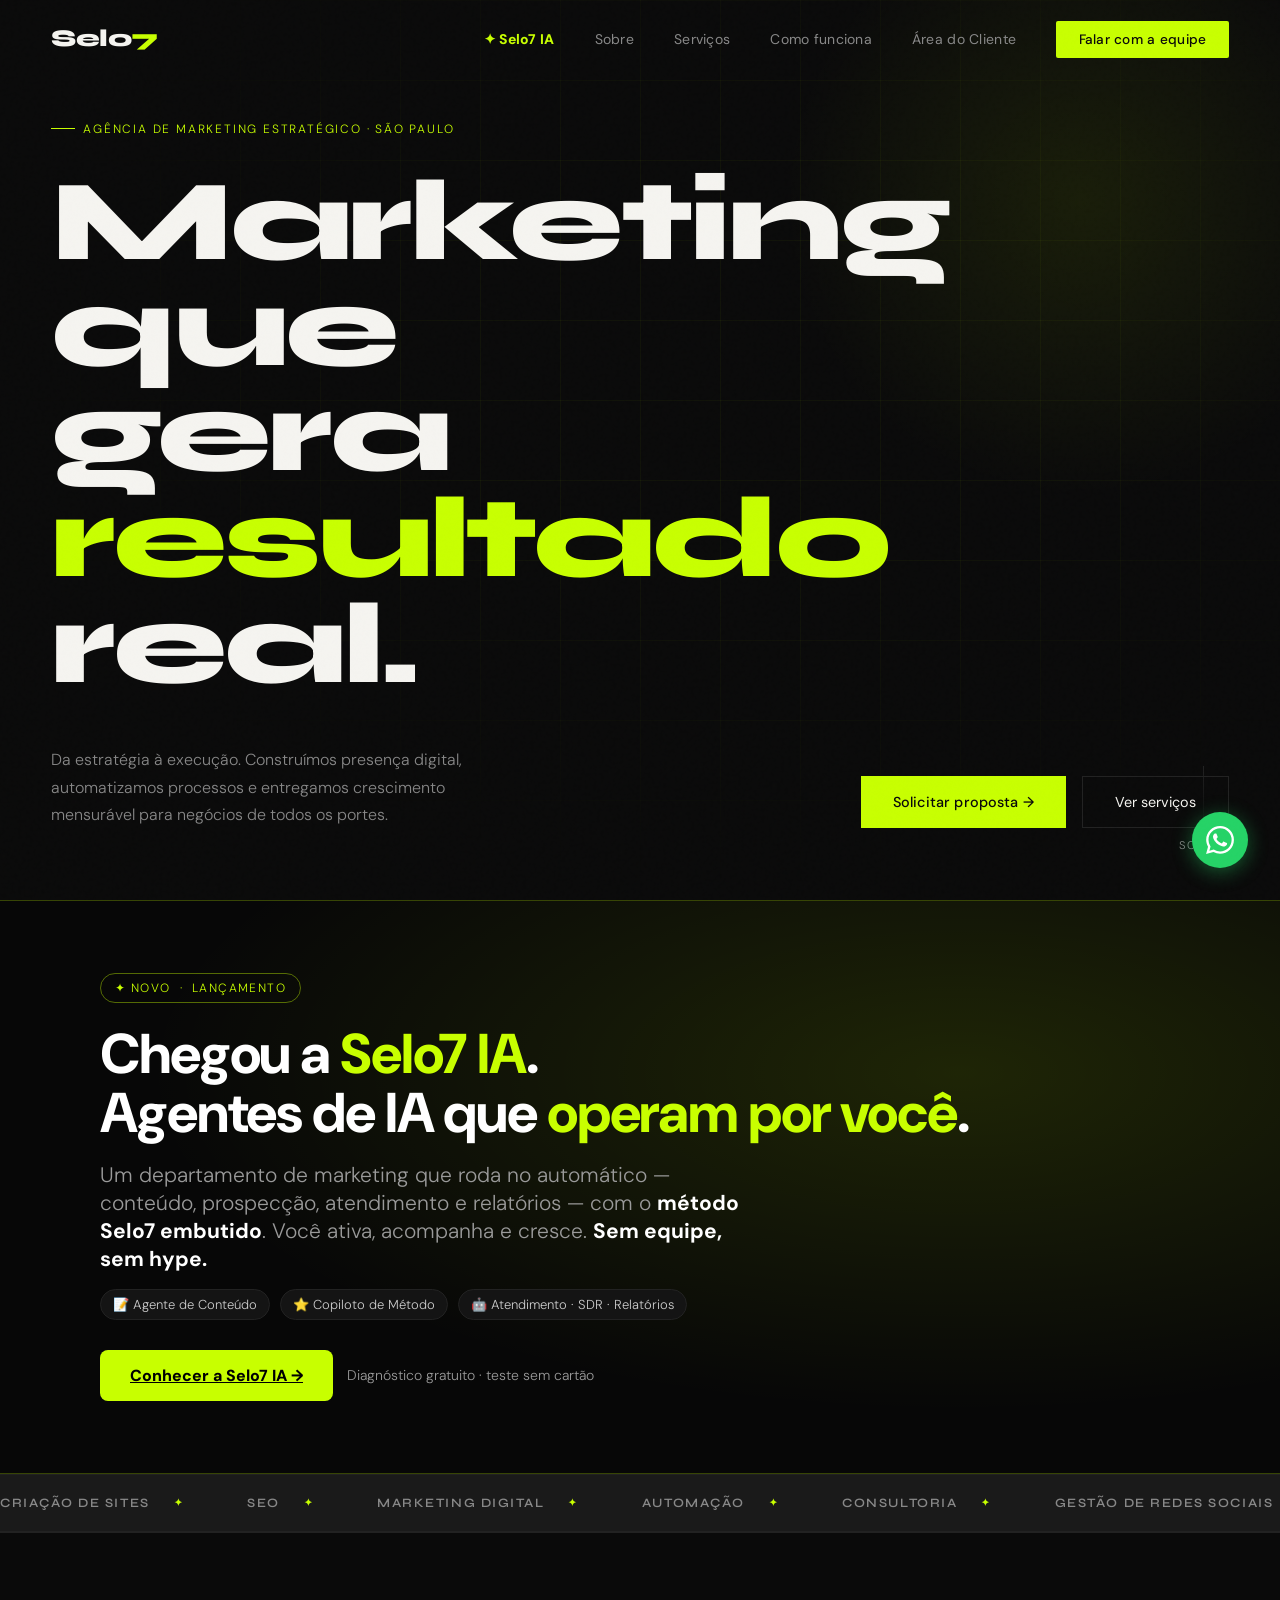
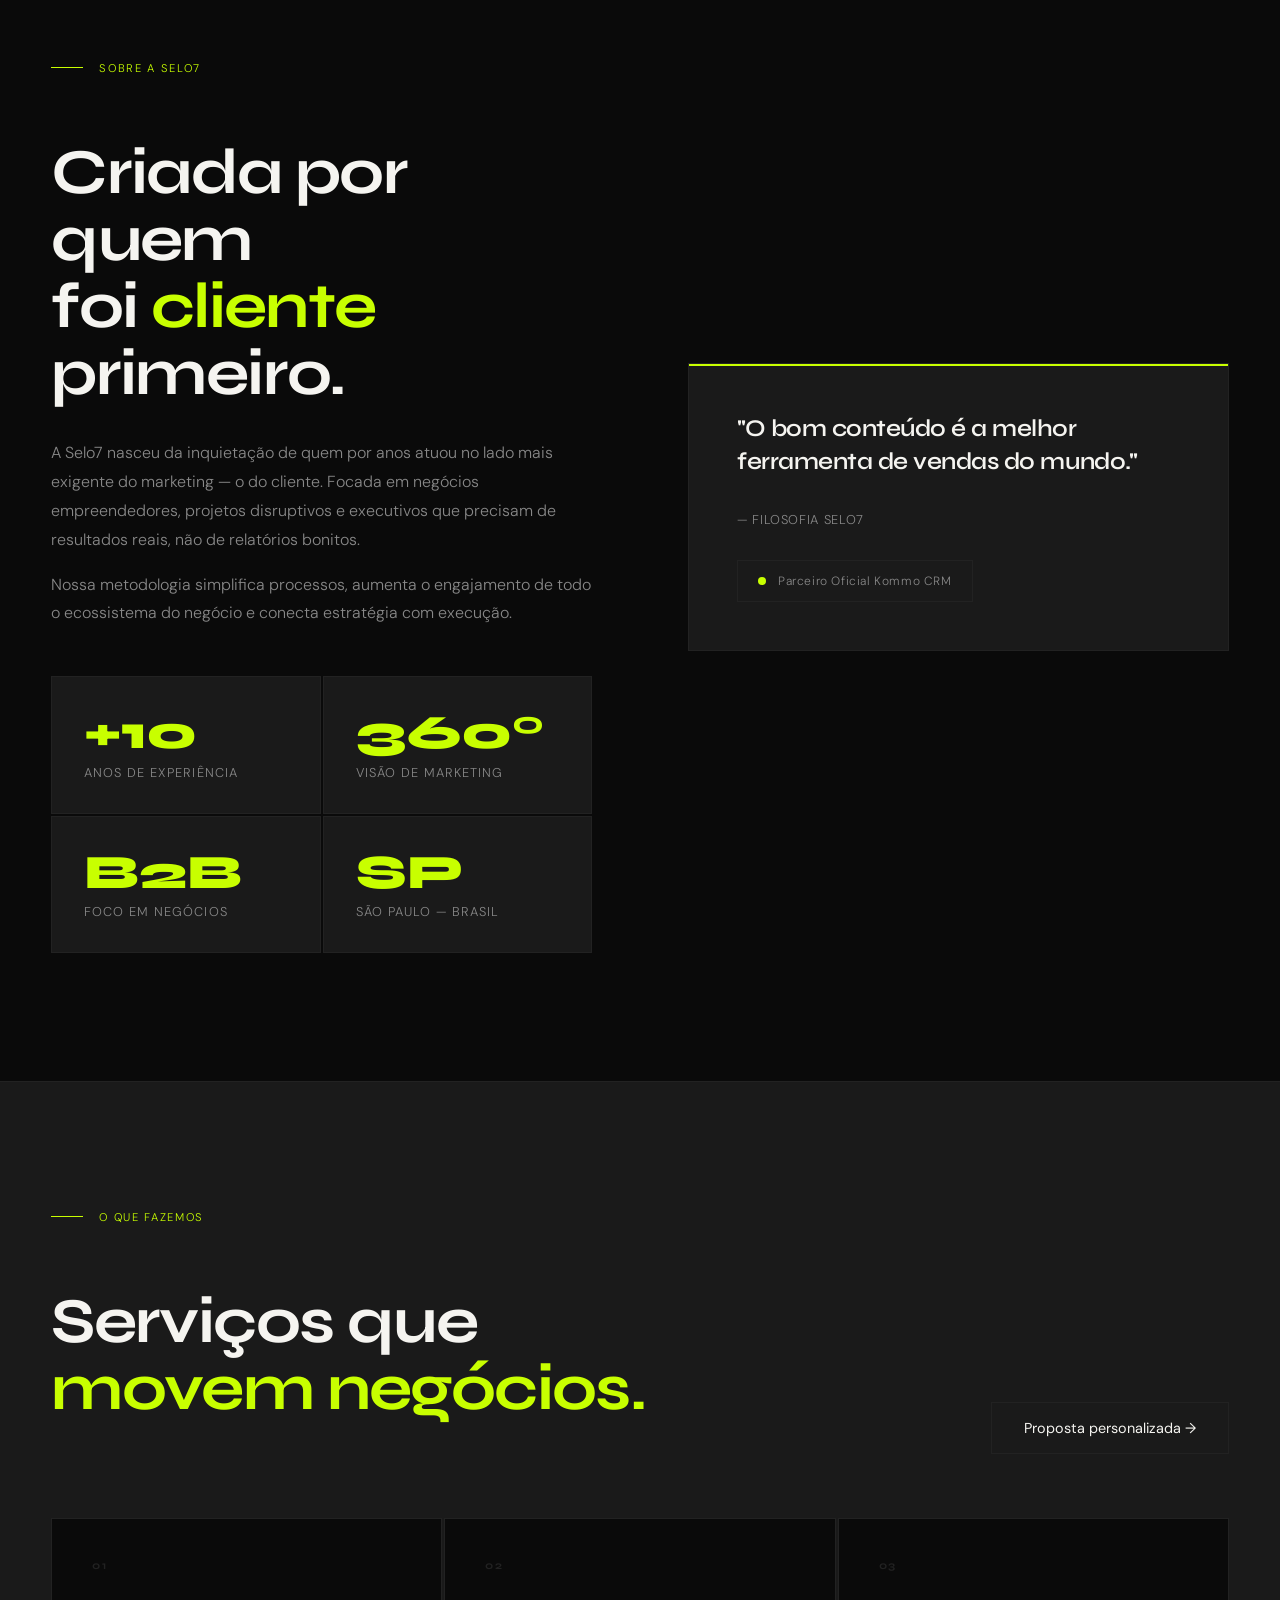
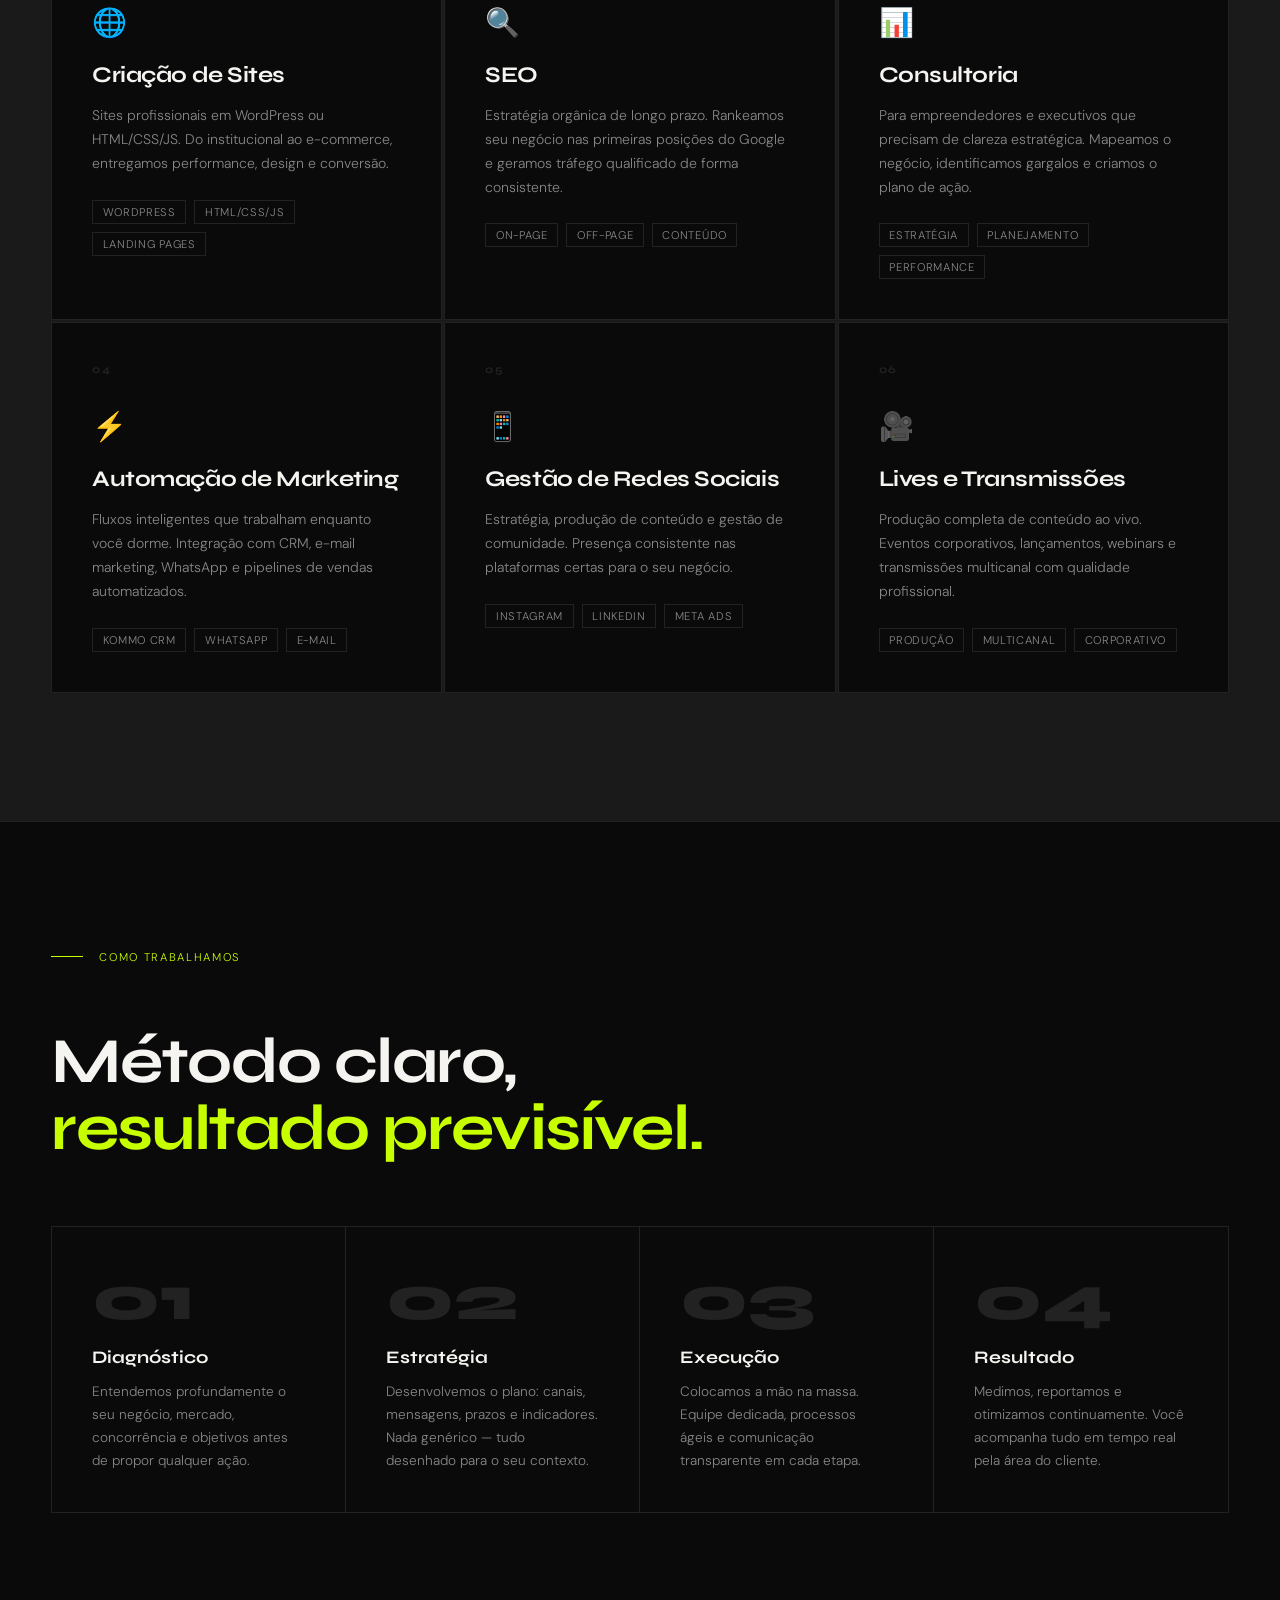
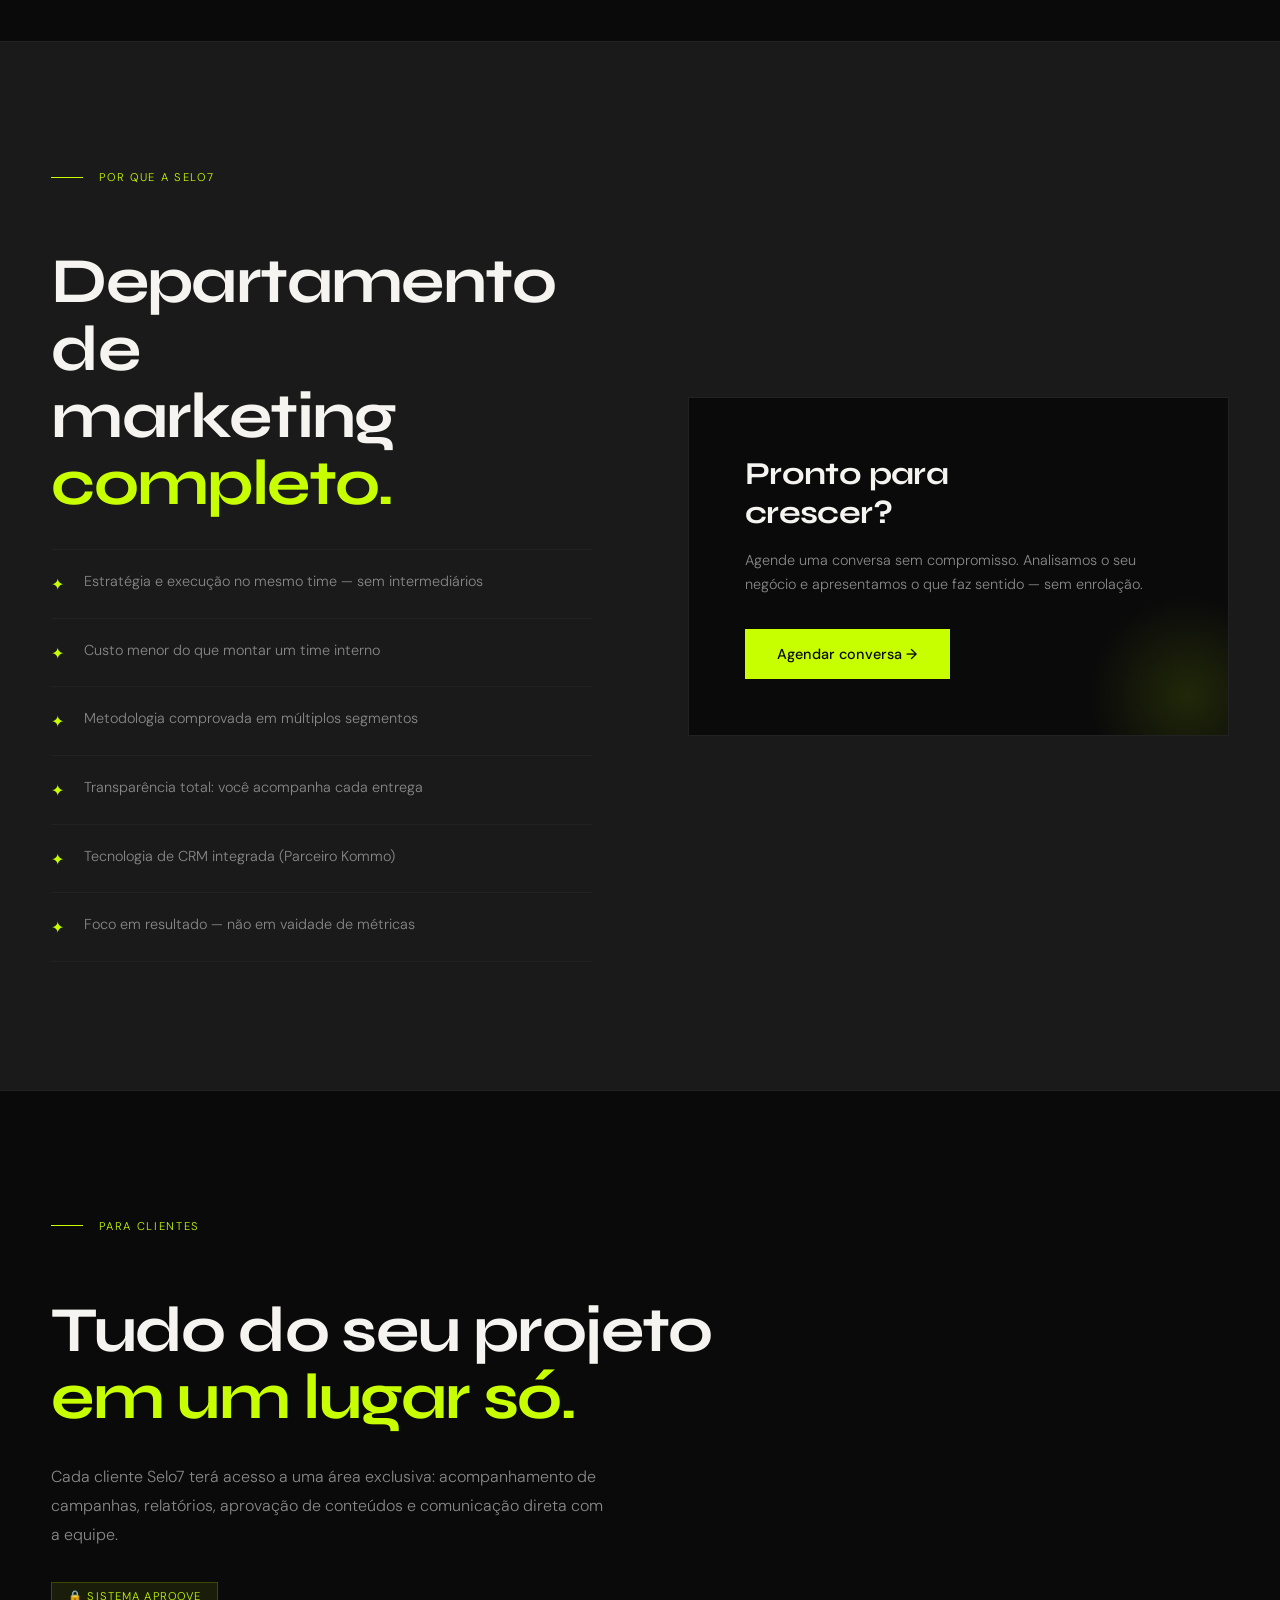
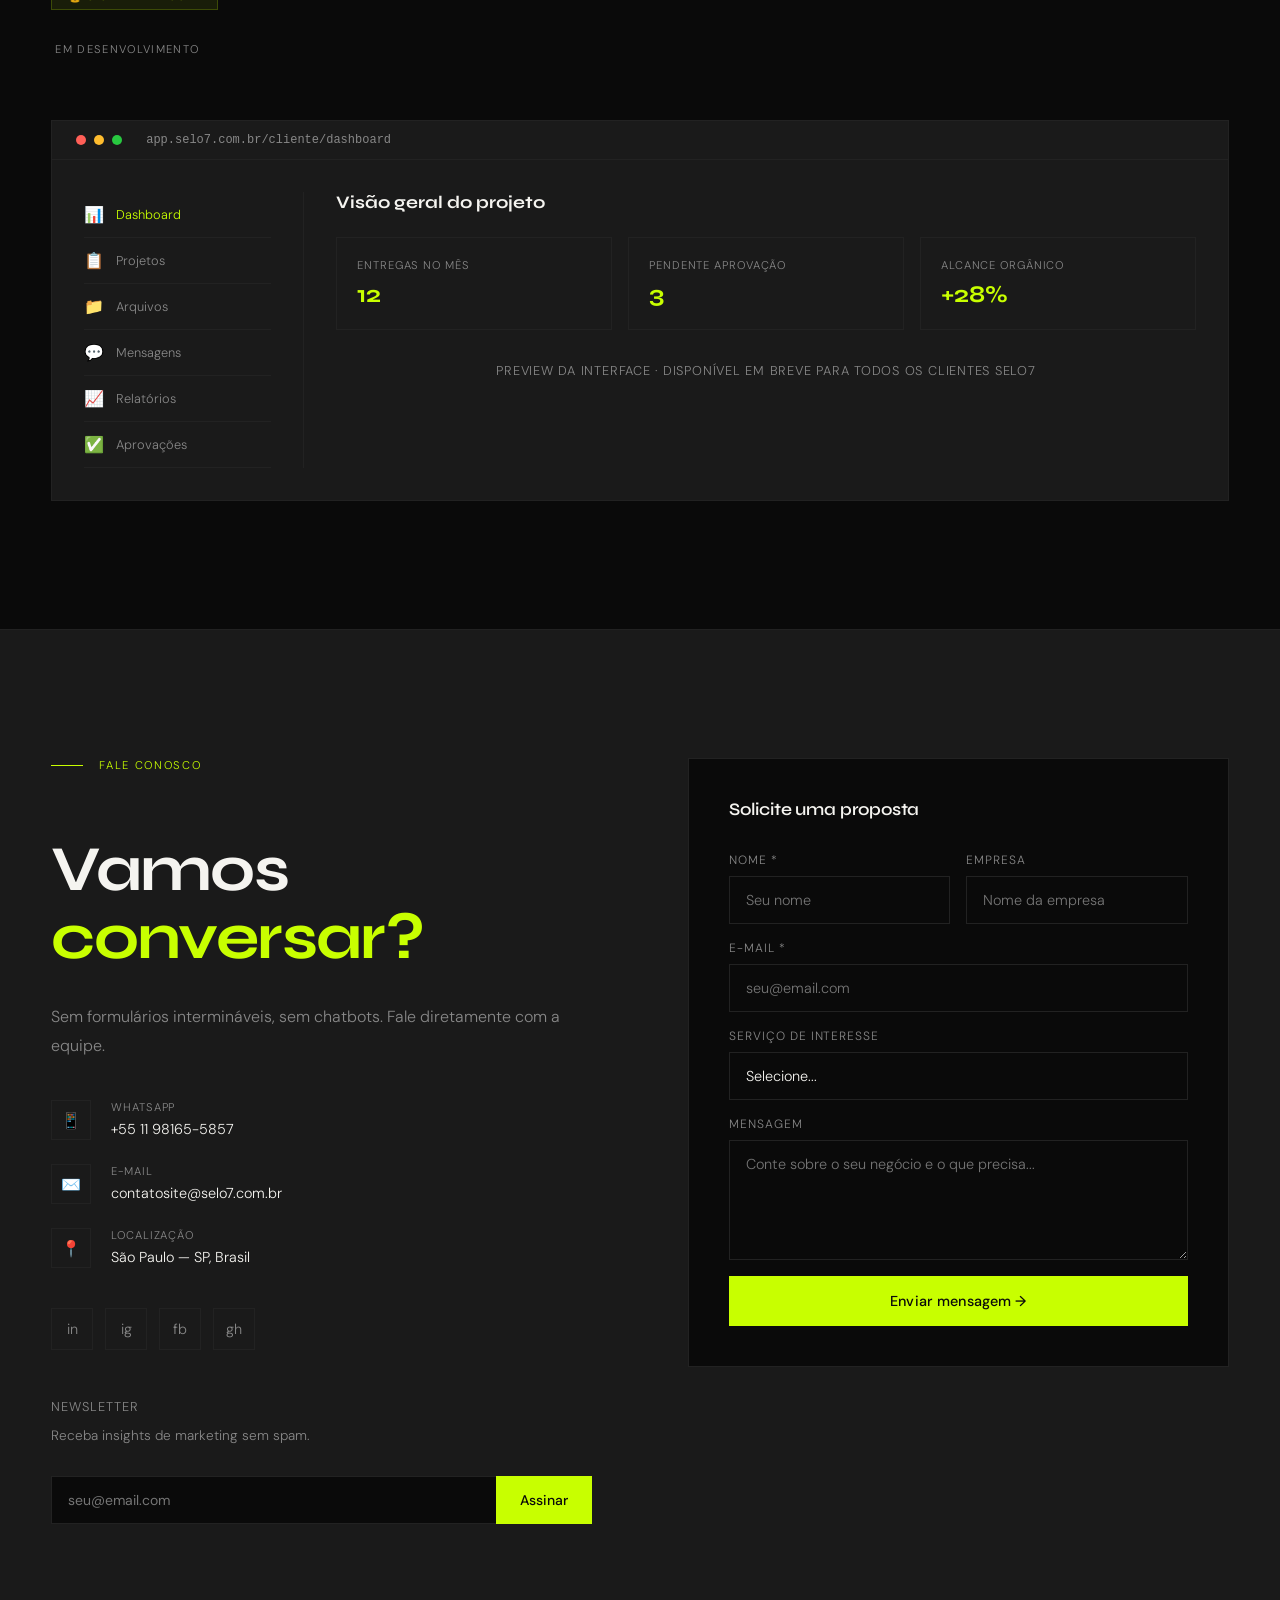
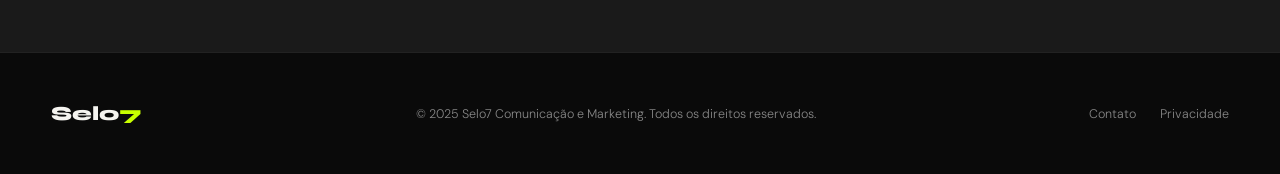
==== commit 8993b5d6: "feat: destaque da Selo7 IA no site (menu + secao apos hero) Co-Authored-By: Claude Opus 4.8 (1M cont" ====
--- a/index.html
+++ b/index.html
@@ -973,6 +973,7 @@
 <nav id="mainNav">
   <a class="nav-logo" href="#hero">Selo<span>7</span></a>
   <ul class="nav-links" id="navLinks">
+    <li><a href="#selo7ia" style="color:#c8ff00;font-weight:800">✦ Selo7 IA</a></li>
     <li><a href="#sobre">Sobre</a></li>
     <li><a href="#servicos">Serviços</a></li>
     <li><a href="#processo">Como funciona</a></li>
@@ -1006,6 +1007,38 @@
   <div class="hero-scroll">
     <div class="scroll-line"></div>
     scroll
+  </div>
+</section>
+
+<!-- ===== SELO7 IA — DESTAQUE ===== -->
+<section id="selo7ia" style="position:relative;background:#070707;padding:72px 24px;border-top:1px solid rgba(200,255,0,.25);border-bottom:1px solid rgba(200,255,0,.25);overflow:hidden">
+  <div style="position:absolute;inset:0;background:radial-gradient(ellipse at 75% 30%,rgba(200,255,0,.12),transparent 60%);pointer-events:none"></div>
+  <div style="position:relative;max-width:1080px;margin:0 auto">
+    <div style="display:inline-flex;align-items:center;gap:8px;font-size:12px;letter-spacing:.12em;text-transform:uppercase;color:#c8ff00;border:1px solid rgba(200,255,0,.4);padding:6px 14px;border-radius:99px;margin-bottom:22px">
+      ✦ Novo &nbsp;·&nbsp; Lançamento
+    </div>
+    <h2 style="font-size:clamp(32px,5.5vw,56px);line-height:1.05;letter-spacing:-.02em;margin:0 0 18px;color:#fff;font-weight:800">
+      Chegou a <span style="color:#c8ff00">Selo7 IA</span>.<br>
+      Agentes de IA que <span style="color:#c8ff00">operam por você</span>.
+    </h2>
+    <p style="font-size:clamp(17px,2.2vw,21px);color:#9a9a9a;max-width:640px;margin:0 0 16px">
+      Um departamento de marketing que roda no automático — conteúdo, prospecção,
+      atendimento e relatórios — com o <strong style="color:#fff">método Selo7 embutido</strong>.
+      Você ativa, acompanha e cresce. <strong style="color:#fff">Sem equipe, sem hype.</strong>
+    </p>
+    <div style="display:flex;flex-wrap:wrap;gap:10px;margin:0 0 30px">
+      <span style="font-size:13px;color:#cdcdcd;background:#141414;border:1px solid #222;padding:6px 12px;border-radius:99px">📝 Agente de Conteúdo</span>
+      <span style="font-size:13px;color:#cdcdcd;background:#141414;border:1px solid #222;padding:6px 12px;border-radius:99px">⭐ Copiloto de Método</span>
+      <span style="font-size:13px;color:#cdcdcd;background:#141414;border:1px solid #222;padding:6px 12px;border-radius:99px">🤖 Atendimento · SDR · Relatórios</span>
+    </div>
+    <div style="display:flex;flex-wrap:wrap;gap:14px;align-items:center">
+      <!-- TROCAR href por https://ia.selo7.com.br quando a landing estiver no ar -->
+      <a href="https://api.whatsapp.com/send?phone=5511981655857&text=Ol%C3%A1!%20Quero%20conhecer%20a%20Selo7%20IA%20e%20come%C3%A7ar%20gr%C3%A1tis." target="_blank"
+         style="display:inline-block;background:#c8ff00;color:#000;font-weight:800;padding:15px 30px;border-radius:8px;font-size:16px">
+        Conhecer a Selo7 IA →
+      </a>
+      <span style="font-size:14px;color:#9a9a9a">Diagnóstico gratuito · teste sem cartão</span>
+    </div>
   </div>
 </section>
 
